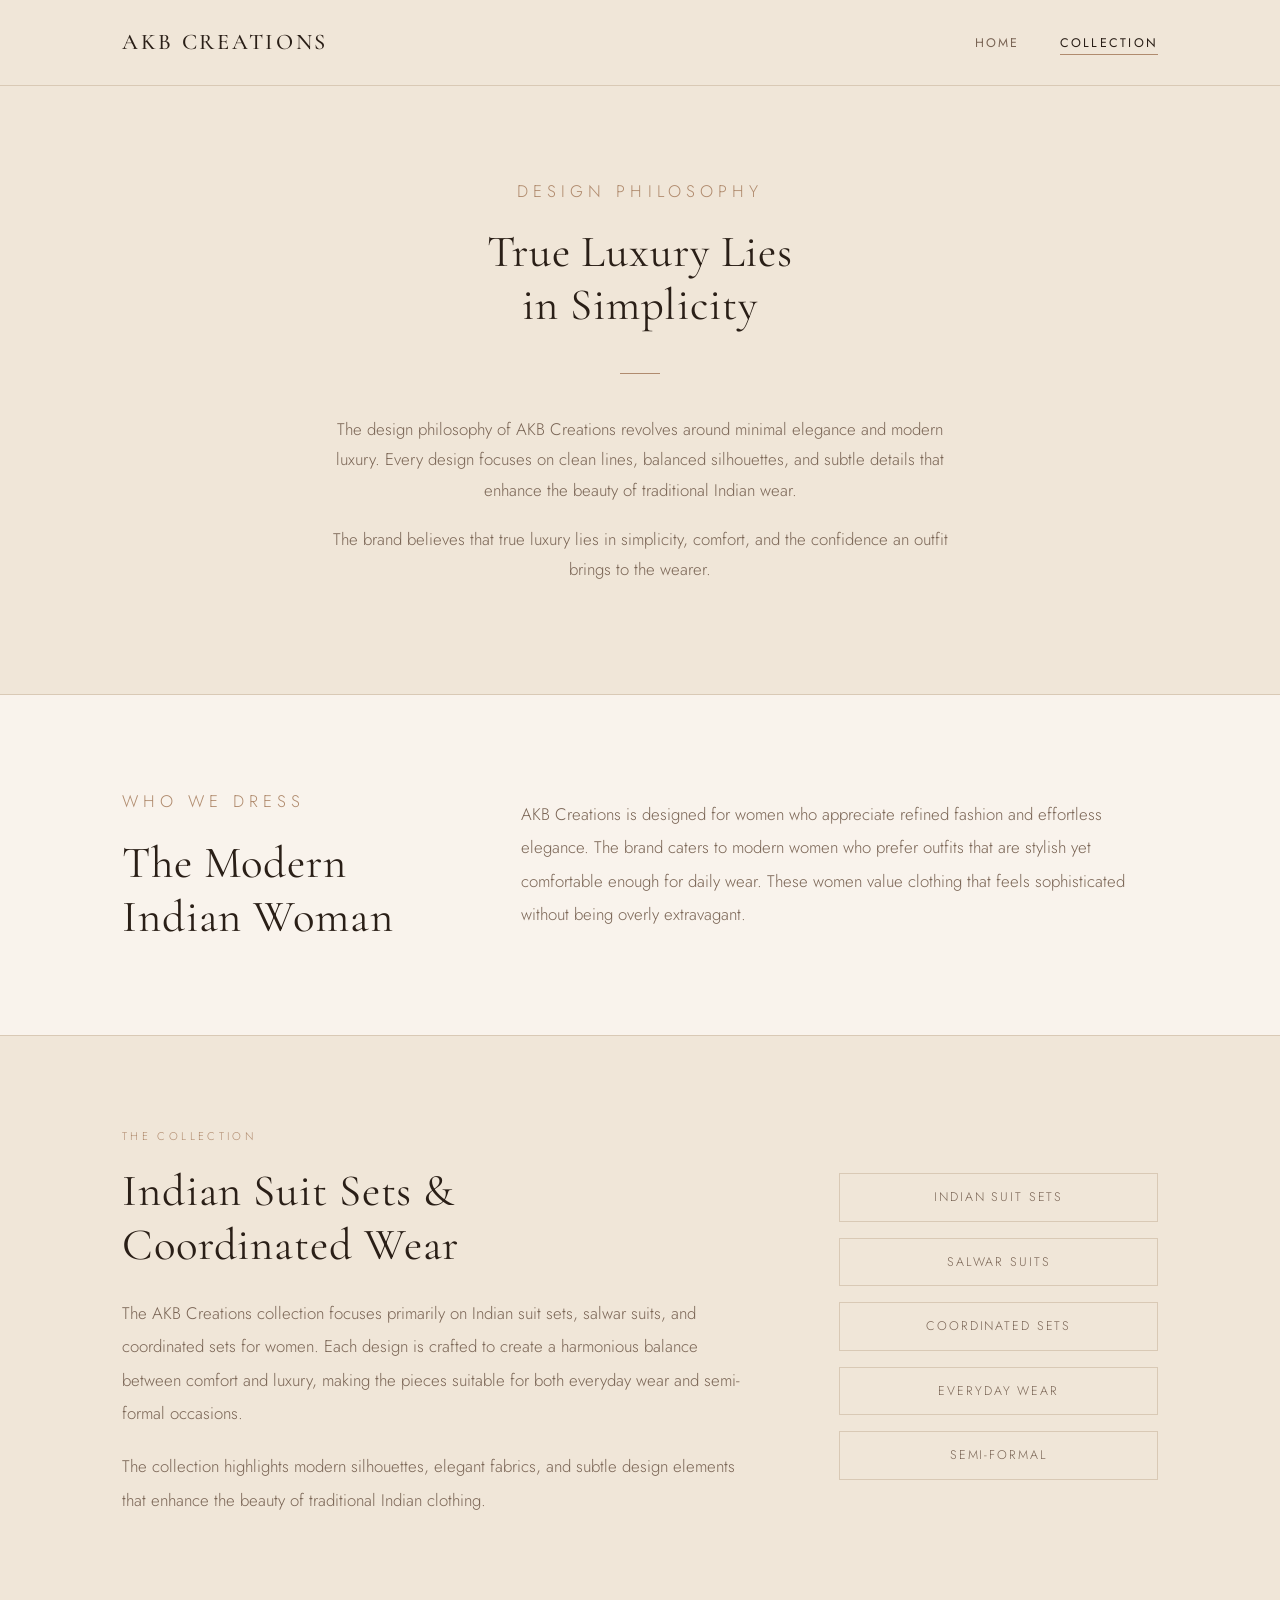
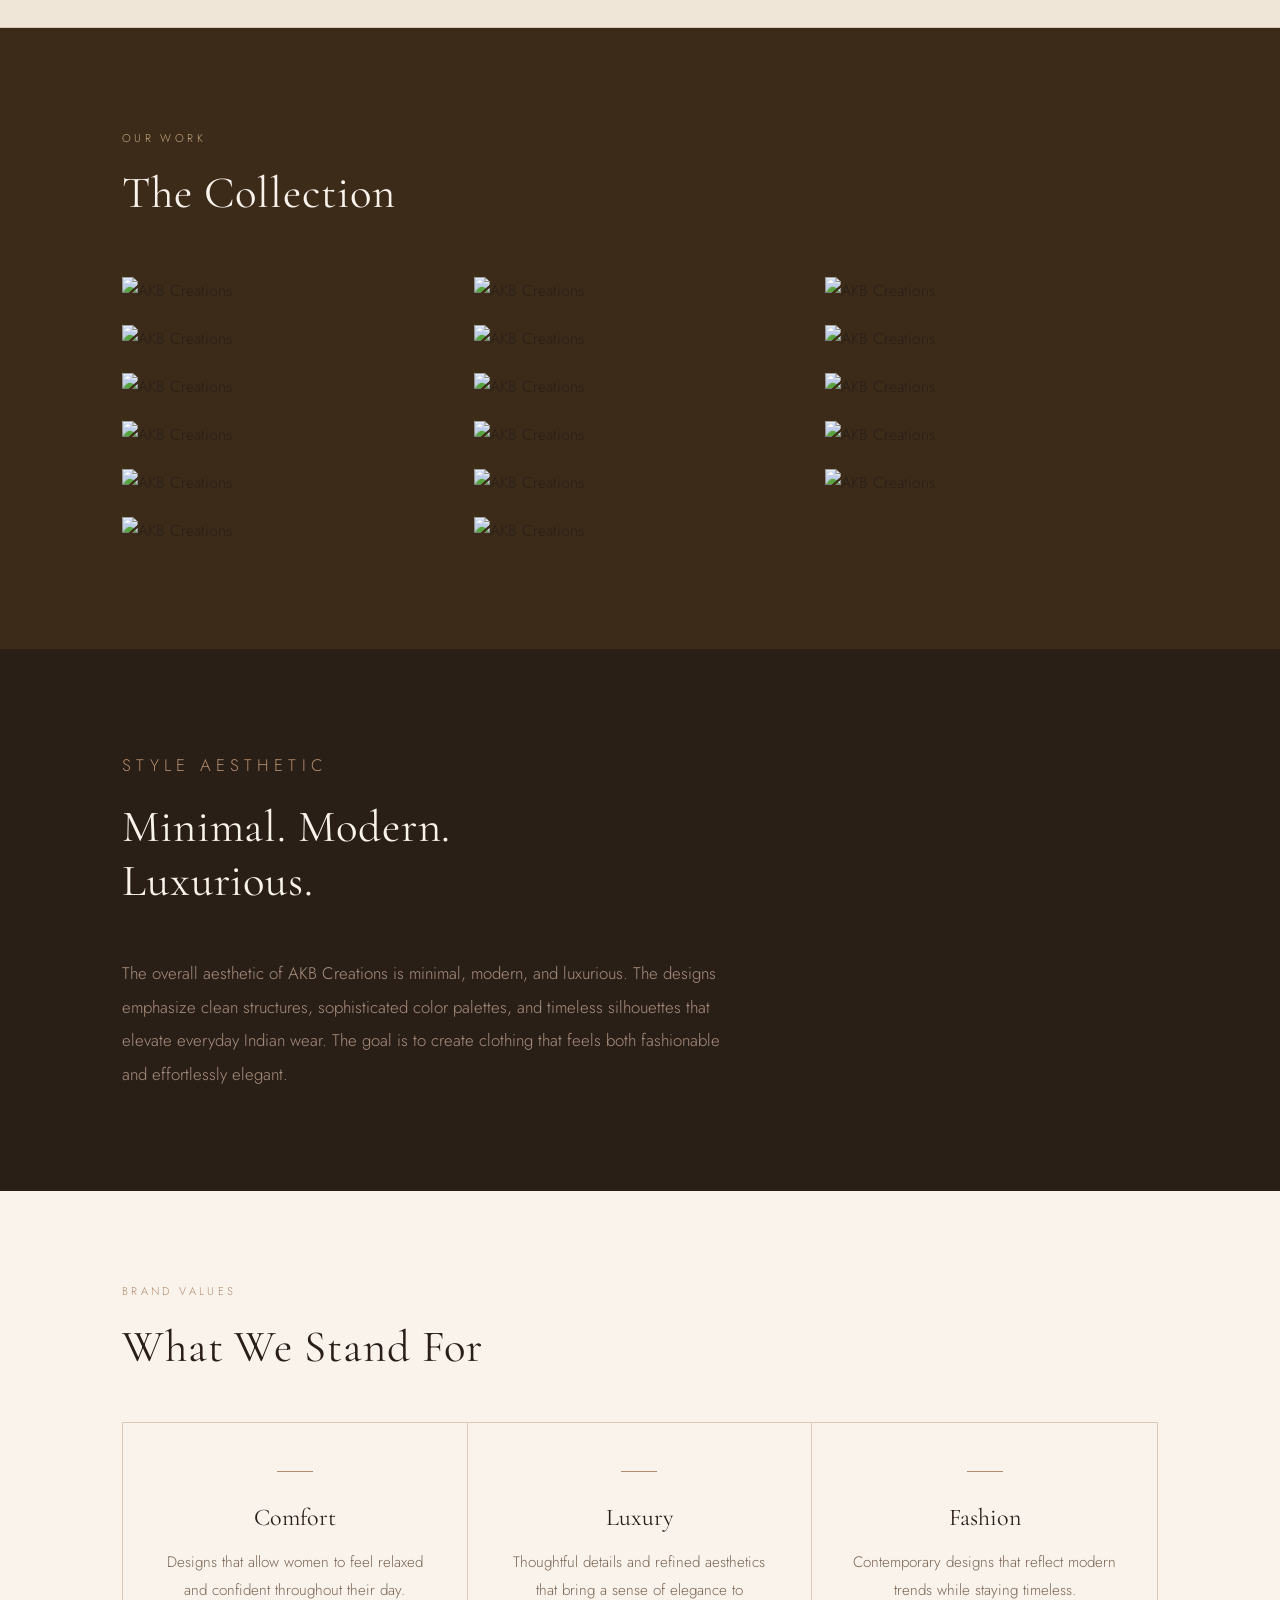
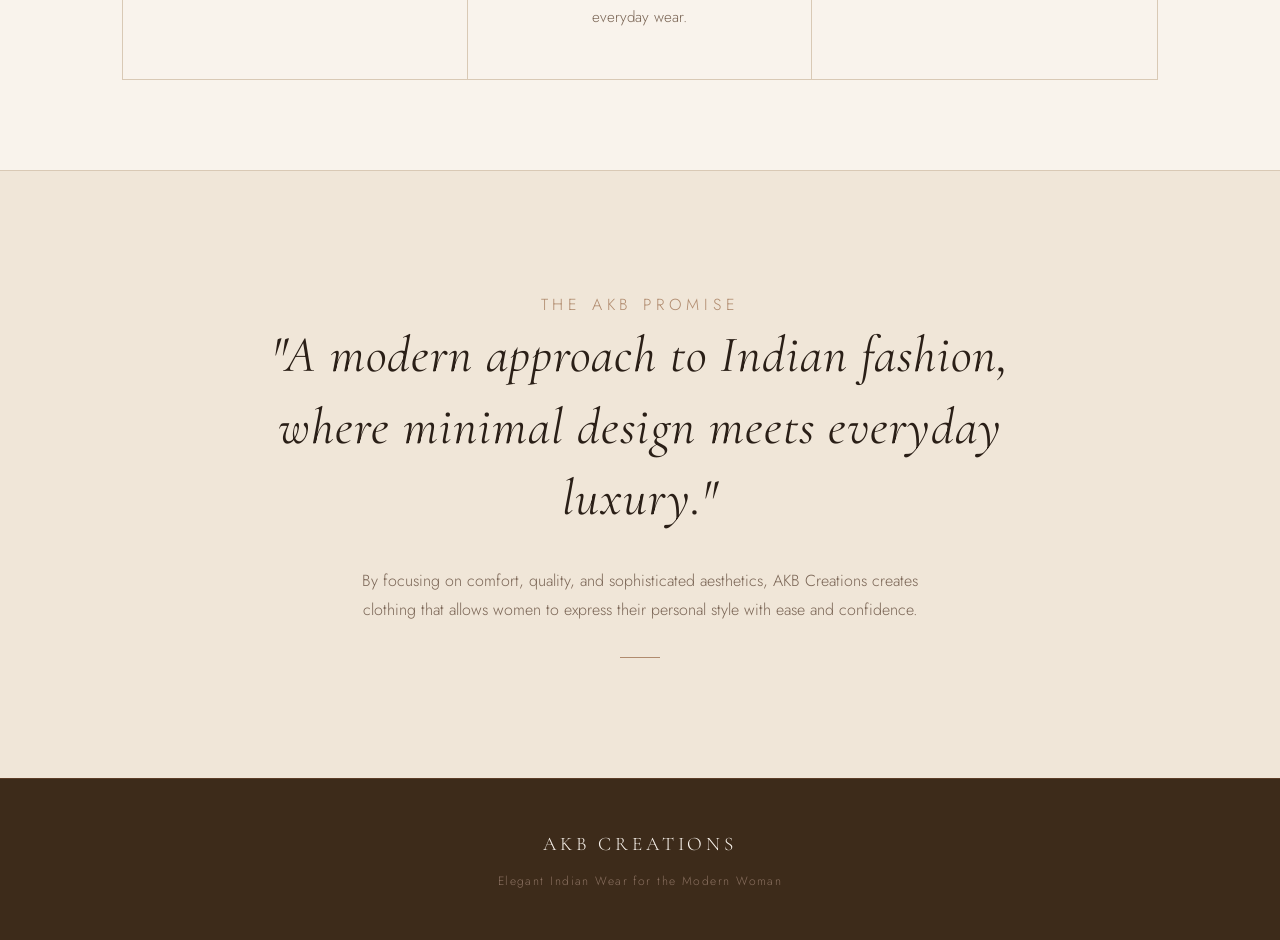
==== collection.html @ 09afd740 "Initial commit — AKB Creations portfolio Two-page portfolio site with brown minimal theme, brand sto" ====
<!DOCTYPE html>
<html lang="en">
<head>
  <meta charset="UTF-8" />
  <meta name="viewport" content="width=device-width, initial-scale=1.0" />
  <title>Collection — AKB Creations</title>
  <link rel="stylesheet" href="styles.css" />
</head>
<body>

  <!-- Navigation -->
  <nav>
    <div class="nav-inner">
      <a href="index.html" class="nav-logo">AKB Creations</a>
      <ul class="nav-links">
        <li><a href="index.html">Home</a></li>
        <li><a href="collection.html" class="active">Collection</a></li>
      </ul>
    </div>
  </nav>

  <!-- Design Philosophy -->
  <section class="philosophy">
    <div class="container">
      <p class="section-label">Design Philosophy</p>
      <h2>True Luxury Lies<br>in Simplicity</h2>
      <div class="philosophy-rule"></div>
      <p>
        The design philosophy of AKB Creations revolves around minimal elegance and modern luxury. Every design focuses on clean lines, balanced silhouettes, and subtle details that enhance the beauty of traditional Indian wear.
      </p>
      <p>
        The brand believes that true luxury lies in simplicity, comfort, and the confidence an outfit brings to the wearer.
      </p>
    </div>
  </section>

  <!-- Target Audience -->
  <section class="audience">
    <div class="container">
      <div class="audience-grid">

        <div>
          <p class="section-label">Who We Dress</p>
          <h2>The Modern<br>Indian Woman</h2>
        </div>

        <div>
          <p>
            AKB Creations is designed for women who appreciate refined fashion and effortless elegance. The brand caters to modern women who prefer outfits that are stylish yet comfortable enough for daily wear. These women value clothing that feels sophisticated without being overly extravagant.
          </p>
        </div>

      </div>
    </div>
  </section>

  <!-- Collection Overview -->
  <section class="collection">
    <div class="container">
      <p class="section-label">The Collection</p>
      <div class="collection-inner">

        <div class="collection-body">
          <h2>Indian Suit Sets &amp;<br>Coordinated Wear</h2>
          <div style="height: 1.5rem;"></div>
          <p>
            The AKB Creations collection focuses primarily on Indian suit sets, salwar suits, and coordinated sets for women. Each design is crafted to create a harmonious balance between comfort and luxury, making the pieces suitable for both everyday wear and semi-formal occasions.
          </p>
          <p>
            The collection highlights modern silhouettes, elegant fabrics, and subtle design elements that enhance the beauty of traditional Indian clothing.
          </p>
        </div>

        <div>
          <div class="collection-tags">
            <div class="tag">Indian Suit Sets</div>
            <div class="tag">Salwar Suits</div>
            <div class="tag">Coordinated Sets</div>
            <div class="tag">Everyday Wear</div>
            <div class="tag">Semi-Formal</div>
          </div>
        </div>

      </div>
    </div>
  </section>

  <!-- Gallery -->
  <section class="gallery">
    <div class="container">
      <p class="section-label">Our Work</p>
      <h2>The Collection</h2>
      <div class="gallery-grid">
        <div class="gallery-item"><img src="images/104d29da-bd9d-4bf5-b417-c88267f089ef.jpg" alt="AKB Creations" /></div>
        <div class="gallery-item"><img src="images/11c15c69-87a7-4695-aff1-714f17620d5f.jpg" alt="AKB Creations" /></div>
        <div class="gallery-item"><img src="images/1c4b0ad2-caaa-401c-b0ec-e03a98b5c4f3.jpg" alt="AKB Creations" /></div>
        <div class="gallery-item"><img src="images/1ca8b375-45d3-421f-ad8c-0ab961c7d56d.jpg" alt="AKB Creations" /></div>
        <div class="gallery-item"><img src="images/1e9a5d02-17e1-43d5-9476-5e0e0b22c959.jpg" alt="AKB Creations" /></div>
        <div class="gallery-item"><img src="images/2b573044-c1dd-45ef-9f8e-ea7bdb1ff842.jpg" alt="AKB Creations" /></div>
        <div class="gallery-item"><img src="images/2fd0eea7-bdd5-46d9-ae7e-5acf0698e09d.jpg" alt="AKB Creations" /></div>
        <div class="gallery-item"><img src="images/3270d342-a6fe-4259-9a57-de9798175120.jpg" alt="AKB Creations" /></div>
        <div class="gallery-item"><img src="images/34bc7487-451f-49b2-a863-8b9e280d2865.jpg" alt="AKB Creations" /></div>
        <div class="gallery-item"><img src="images/93eec8b3-1af3-48a9-bc3f-472672fc3490.jpg" alt="AKB Creations" /></div>
        <div class="gallery-item"><img src="images/a5467557-05fd-4f7b-b9c9-6a06199356eb.jpg" alt="AKB Creations" /></div>
        <div class="gallery-item"><img src="images/a5f0e674-d90d-47a9-babc-88e64927adf6.jpg" alt="AKB Creations" /></div>
        <div class="gallery-item"><img src="images/a7bffaeb-a062-48b9-afe7-c583db41ed8b.jpg" alt="AKB Creations" /></div>
        <div class="gallery-item"><img src="images/d5c2dc8a-2f5f-46cf-8b9c-354d955e5714.jpg" alt="AKB Creations" /></div>
        <div class="gallery-item"><img src="images/e24511c9-ce80-462c-bded-1e9c5a70a49e.jpg" alt="AKB Creations" /></div>
        <div class="gallery-item"><img src="images/f49589ad-dce9-451d-a828-cf2936a7d186.jpg" alt="AKB Creations" /></div>
        <div class="gallery-item"><img src="images/f9753a9a-f2c9-47de-8773-0cacd506796f.jpg" alt="AKB Creations" /></div>
      </div>
    </div>
  </section>

  <!-- Style Aesthetic -->
  <section class="aesthetic">
    <div class="container">
      <p class="section-label">Style Aesthetic</p>
      <h2>Minimal. Modern.<br>Luxurious.</h2>
      <div style="height: 1.5rem;"></div>
      <p>
        The overall aesthetic of AKB Creations is minimal, modern, and luxurious. The designs emphasize clean structures, sophisticated color palettes, and timeless silhouettes that elevate everyday Indian wear. The goal is to create clothing that feels both fashionable and effortlessly elegant.
      </p>
    </div>
  </section>

  <!-- Brand Values -->
  <section class="values">
    <div class="container">
      <p class="section-label">Brand Values</p>
      <h2>What We Stand For</h2>
      <div class="values-grid">

        <div class="value-card">
          <div class="value-icon"></div>
          <h3>Comfort</h3>
          <p>Designs that allow women to feel relaxed and confident throughout their day.</p>
        </div>

        <div class="value-card">
          <div class="value-icon"></div>
          <h3>Luxury</h3>
          <p>Thoughtful details and refined aesthetics that bring a sense of elegance to everyday wear.</p>
        </div>

        <div class="value-card">
          <div class="value-icon"></div>
          <h3>Fashion</h3>
          <p>Contemporary designs that reflect modern trends while staying timeless.</p>
        </div>

      </div>
    </div>
  </section>

  <!-- Closing Statement -->
  <section class="closing">
    <div class="container">
      <p class="section-label">The AKB Promise</p>
      <h2>"A modern approach to Indian fashion, where minimal design meets everyday luxury."</h2>
      <p>
        By focusing on comfort, quality, and sophisticated aesthetics, AKB Creations creates clothing that allows women to express their personal style with ease and confidence.
      </p>
      <div class="closing-rule"></div>
    </div>
  </section>

  <!-- Footer -->
  <footer>
    <div class="container">
      <p class="footer-logo">AKB Creations</p>
      <p>Elegant Indian Wear for the Modern Woman</p>
    </div>
  </footer>

</body>
</html>
---- styles.css ----
/* ============================================
   AKB Creations — Shared Stylesheet
   ============================================ */

@import url('https://fonts.googleapis.com/css2?family=Cormorant+Garamond:ital,wght@0,300;0,400;0,500;0,600;1,300;1,400&family=Jost:wght@300;400;500&display=swap');

/* --- Variables --- */
:root {
  --cream: #F0E6D8;
  --warm-white: #F9F3EC;
  --brown: #6B4C35;
  --brown-light: #C4A882;
  --brown-deep: #3D2B1A;
  --blush: #B08B6E;
  --blush-light: #DECAB3;
  --charcoal: #2A1F17;
  --muted: #7A6555;
  --border: #D9C9B5;
  --max-width: 1100px;
}

/* --- Reset & Base --- */
*, *::before, *::after {
  box-sizing: border-box;
  margin: 0;
  padding: 0;
}

html {
  font-size: 16px;
  scroll-behavior: smooth;
}

body {
  background-color: var(--cream);
  color: var(--charcoal);
  font-family: 'Jost', sans-serif;
  font-weight: 300;
  line-height: 1.8;
  -webkit-font-smoothing: antialiased;
}

/* --- Typography --- */
h1, h2, h3, h4 {
  font-family: 'Cormorant Garamond', serif;
  font-weight: 400;
  line-height: 1.2;
  color: var(--charcoal);
}

h1 { font-size: clamp(3rem, 7vw, 6rem); letter-spacing: 0.04em; }
h2 { font-size: clamp(1.8rem, 3.5vw, 2.8rem); letter-spacing: 0.02em; }
h3 { font-size: clamp(1.2rem, 2.5vw, 1.6rem); }

p {
  font-size: 1rem;
  color: var(--muted);
  max-width: 640px;
}

/* --- Layout --- */
.container {
  max-width: var(--max-width);
  margin: 0 auto;
  padding: 0 2rem;
}

section {
  padding: 90px 0;
}

/* --- Nav --- */
nav {
  position: sticky;
  top: 0;
  z-index: 100;
  background-color: var(--cream);
  border-bottom: 1px solid var(--border);
  padding: 1.4rem 0;
}

.nav-inner {
  max-width: var(--max-width);
  margin: 0 auto;
  padding: 0 2rem;
  display: flex;
  justify-content: space-between;
  align-items: center;
}

.nav-logo {
  font-family: 'Cormorant Garamond', serif;
  font-size: 1.4rem;
  font-weight: 500;
  letter-spacing: 0.12em;
  color: var(--charcoal);
  text-decoration: none;
  text-transform: uppercase;
}

.nav-links {
  display: flex;
  gap: 2.5rem;
  list-style: none;
}

.nav-links a {
  font-family: 'Jost', sans-serif;
  font-size: 0.78rem;
  font-weight: 400;
  letter-spacing: 0.18em;
  text-transform: uppercase;
  color: var(--muted);
  text-decoration: none;
  border-bottom: 1px solid transparent;
  padding-bottom: 2px;
}

.nav-links a:hover,
.nav-links a.active {
  color: var(--charcoal);
  border-bottom-color: var(--blush);
}

/* --- Hero --- */
.hero {
  padding: 120px 0 100px;
  border-bottom: 1px solid var(--border);
}

.hero-eyebrow {
  font-family: 'Jost', sans-serif;
  font-size: 0.72rem;
  letter-spacing: 0.28em;
  text-transform: uppercase;
  color: var(--blush);
  margin-bottom: 1.5rem;
}

.hero h1 {
  font-style: italic;
  margin-bottom: 1.5rem;
}

.hero-tagline {
  font-family: 'Jost', sans-serif;
  font-size: 1rem;
  font-weight: 300;
  letter-spacing: 0.08em;
  color: var(--muted);
  max-width: 420px;
}

.hero-divider {
  width: 60px;
  height: 1px;
  background: var(--blush);
  margin: 2rem 0;
}

/* --- Section Labels --- */
.section-label {
  font-family: 'Jost', sans-serif;
  font-size: 0.7rem;
  letter-spacing: 0.3em;
  text-transform: uppercase;
  color: var(--blush);
  margin-bottom: 1.2rem;
}

/* --- Brand Introduction --- */
.brand-intro {
  background-color: var(--warm-white);
}

.brand-intro .intro-text {
  max-width: 760px;
}

.brand-intro p {
  font-size: 1.1rem;
  line-height: 2;
  max-width: 760px;
}

/* --- Brand Story --- */
.brand-story {
  border-top: 1px solid var(--border);
  border-bottom: 1px solid var(--border);
}

.story-grid {
  display: grid;
  grid-template-columns: 1fr 2fr;
  gap: 5rem;
  align-items: start;
}

.story-heading {
  position: sticky;
  top: 100px;
}

.story-body p {
  margin-bottom: 1.4rem;
  max-width: 100%;
}

.story-quote {
  font-family: 'Cormorant Garamond', serif;
  font-size: 1.5rem;
  font-style: italic;
  color: var(--charcoal);
  border-left: 2px solid var(--blush);
  padding-left: 1.5rem;
  margin: 2.5rem 0;
  max-width: 100%;
  line-height: 1.6;
}

/* --- Vision & Mission --- */
.vision-mission {
  background-color: var(--warm-white);
}

.vm-grid {
  display: grid;
  grid-template-columns: 1fr 1fr;
  gap: 0;
  border: 1px solid var(--border);
}

.vm-card {
  padding: 3rem 3.5rem;
}

.vm-card:first-child {
  border-right: 1px solid var(--border);
}

.vm-card h3 {
  margin-bottom: 1.2rem;
}

.vm-card p {
  max-width: 100%;
  line-height: 1.9;
}

/* --- Page 2: Philosophy --- */
.philosophy {
  text-align: center;
}

.philosophy h2 {
  margin-bottom: 2rem;
}

.philosophy p {
  margin: 0 auto 1.2rem;
  font-size: 1.05rem;
  text-align: center;
}

.philosophy-rule {
  width: 40px;
  height: 1px;
  background: var(--blush);
  margin: 2.5rem auto;
}

/* --- Target Audience --- */
.audience {
  background-color: var(--warm-white);
  border-top: 1px solid var(--border);
  border-bottom: 1px solid var(--border);
}

.audience-grid {
  display: grid;
  grid-template-columns: 1fr 2fr;
  gap: 5rem;
  align-items: center;
}

.audience p {
  max-width: 100%;
  font-size: 1.05rem;
  line-height: 2;
}

/* --- Collection Overview --- */
.collection {
  border-bottom: 1px solid var(--border);
}

.collection-inner {
  display: grid;
  grid-template-columns: 2fr 1fr;
  gap: 5rem;
  align-items: start;
}

.collection-body p {
  max-width: 100%;
  margin-bottom: 1.2rem;
  font-size: 1.05rem;
  line-height: 2;
}

.collection-tags {
  display: flex;
  flex-direction: column;
  gap: 1rem;
  padding-top: 0.5rem;
}

.tag {
  font-family: 'Jost', sans-serif;
  font-size: 0.78rem;
  letter-spacing: 0.15em;
  text-transform: uppercase;
  color: var(--muted);
  border: 1px solid var(--border);
  padding: 0.75rem 1.2rem;
  text-align: center;
}

/* --- Gallery --- */
.gallery {
  background-color: var(--brown-deep);
  padding: 100px 0;
}

.gallery .section-label {
  color: var(--brown-light);
}

.gallery h2 {
  color: var(--warm-white);
  margin-bottom: 3.5rem;
}

.gallery-grid {
  columns: 3;
  column-gap: 1.2rem;
}

.gallery-item {
  break-inside: avoid;
  margin-bottom: 1.2rem;
  overflow: hidden;
}

.gallery-item img {
  width: 100%;
  display: block;
  object-fit: cover;
  filter: brightness(0.96) saturate(0.92);
}

/* --- Style Aesthetic --- */
.aesthetic {
  background-color: var(--charcoal);
  padding: 100px 0;
}

.aesthetic .section-label {
  color: var(--blush);
}

.aesthetic h2 {
  color: var(--warm-white);
  margin-bottom: 1.5rem;
}

.aesthetic p {
  color: #A89080;
  max-width: 620px;
  font-size: 1.05rem;
  line-height: 2;
}

/* --- Brand Values --- */
.values {
  background-color: var(--warm-white);
}

.values-grid {
  display: grid;
  grid-template-columns: repeat(3, 1fr);
  gap: 0;
  border: 1px solid var(--border);
  margin-top: 3rem;
}

.value-card {
  padding: 3rem 2.5rem;
  border-right: 1px solid var(--border);
  text-align: center;
}

.value-card:last-child {
  border-right: none;
}

.value-icon {
  width: 36px;
  height: 1px;
  background: var(--blush);
  margin: 0 auto 2rem;
}

.value-card h3 {
  font-size: 1.5rem;
  margin-bottom: 1rem;
}

.value-card p {
  font-size: 0.95rem;
  max-width: 100%;
  text-align: center;
}

/* --- Closing Statement --- */
.closing {
  padding: 120px 0;
  border-top: 1px solid var(--border);
  text-align: center;
}

.closing h2 {
  font-size: clamp(2rem, 4vw, 3.2rem);
  font-style: italic;
  max-width: 780px;
  margin: 0 auto 2rem;
  line-height: 1.4;
}

.closing p {
  margin: 0 auto;
  text-align: center;
  font-size: 1rem;
  max-width: 600px;
}

.closing-rule {
  width: 40px;
  height: 1px;
  background: var(--blush);
  margin: 2rem auto 0;
}

/* --- Footer --- */
footer {
  background-color: var(--brown-deep);
  padding: 3rem 0;
  text-align: center;
  border-top: 1px solid #5C3D27;
}

footer .footer-logo {
  font-family: 'Cormorant Garamond', serif;
  font-size: 1.2rem;
  letter-spacing: 0.2em;
  text-transform: uppercase;
  color: var(--warm-white);
  margin-bottom: 0.6rem;
}

footer p {
  font-size: 0.75rem;
  letter-spacing: 0.12em;
  color: #8A7060;
  max-width: 100%;
  text-align: center;
}

/* --- Responsive --- */
@media (max-width: 768px) {
  .story-grid,
  .audience-grid,
  .collection-inner {
    grid-template-columns: 1fr;
    gap: 2.5rem;
  }

  .vm-grid {
    grid-template-columns: 1fr;
  }

  .vm-card:first-child {
    border-right: none;
    border-bottom: 1px solid var(--border);
  }

  .values-grid {
    grid-template-columns: 1fr;
  }

  .value-card {
    border-right: none;
    border-bottom: 1px solid var(--border);
  }

  .value-card:last-child {
    border-bottom: none;
  }

  .gallery-grid {
    columns: 2;
  }

  .story-heading {
    position: static;
  }
}

@media (max-width: 480px) {
  .gallery-grid {
    columns: 1;
  }
}
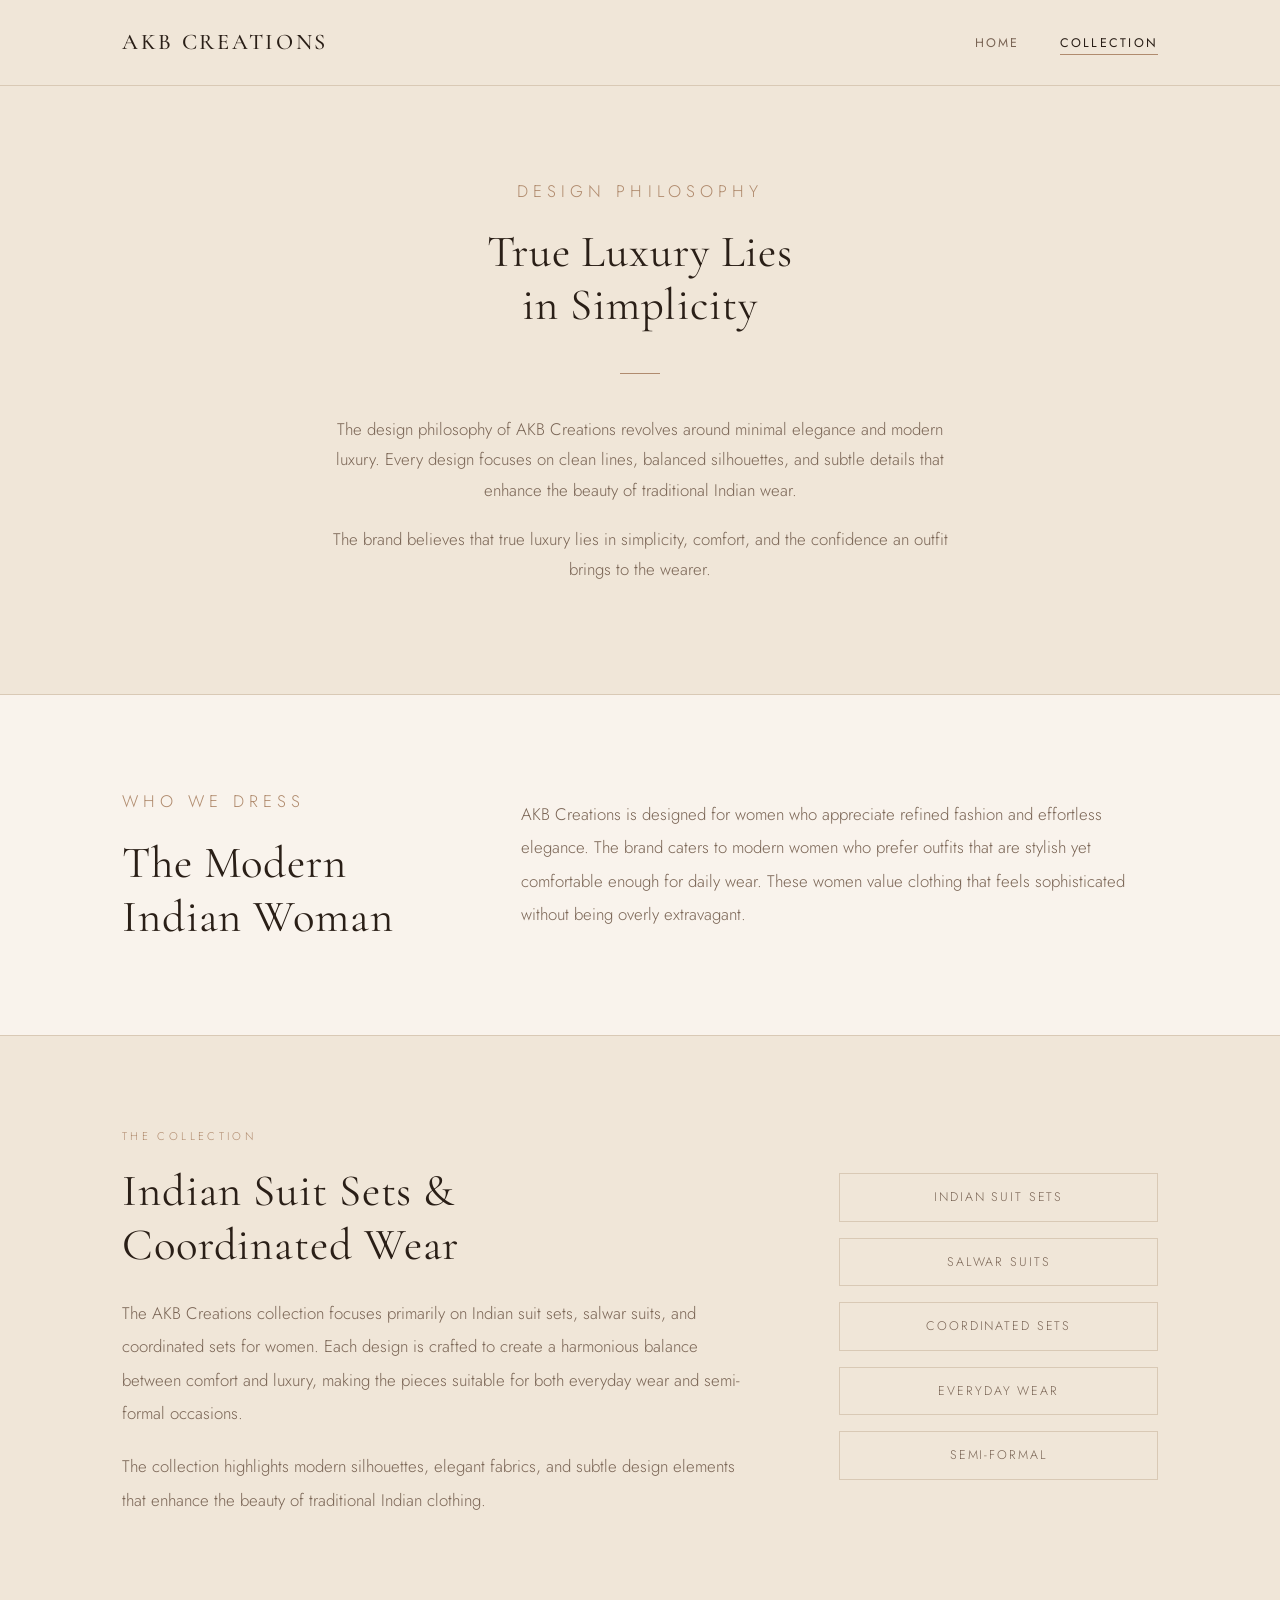
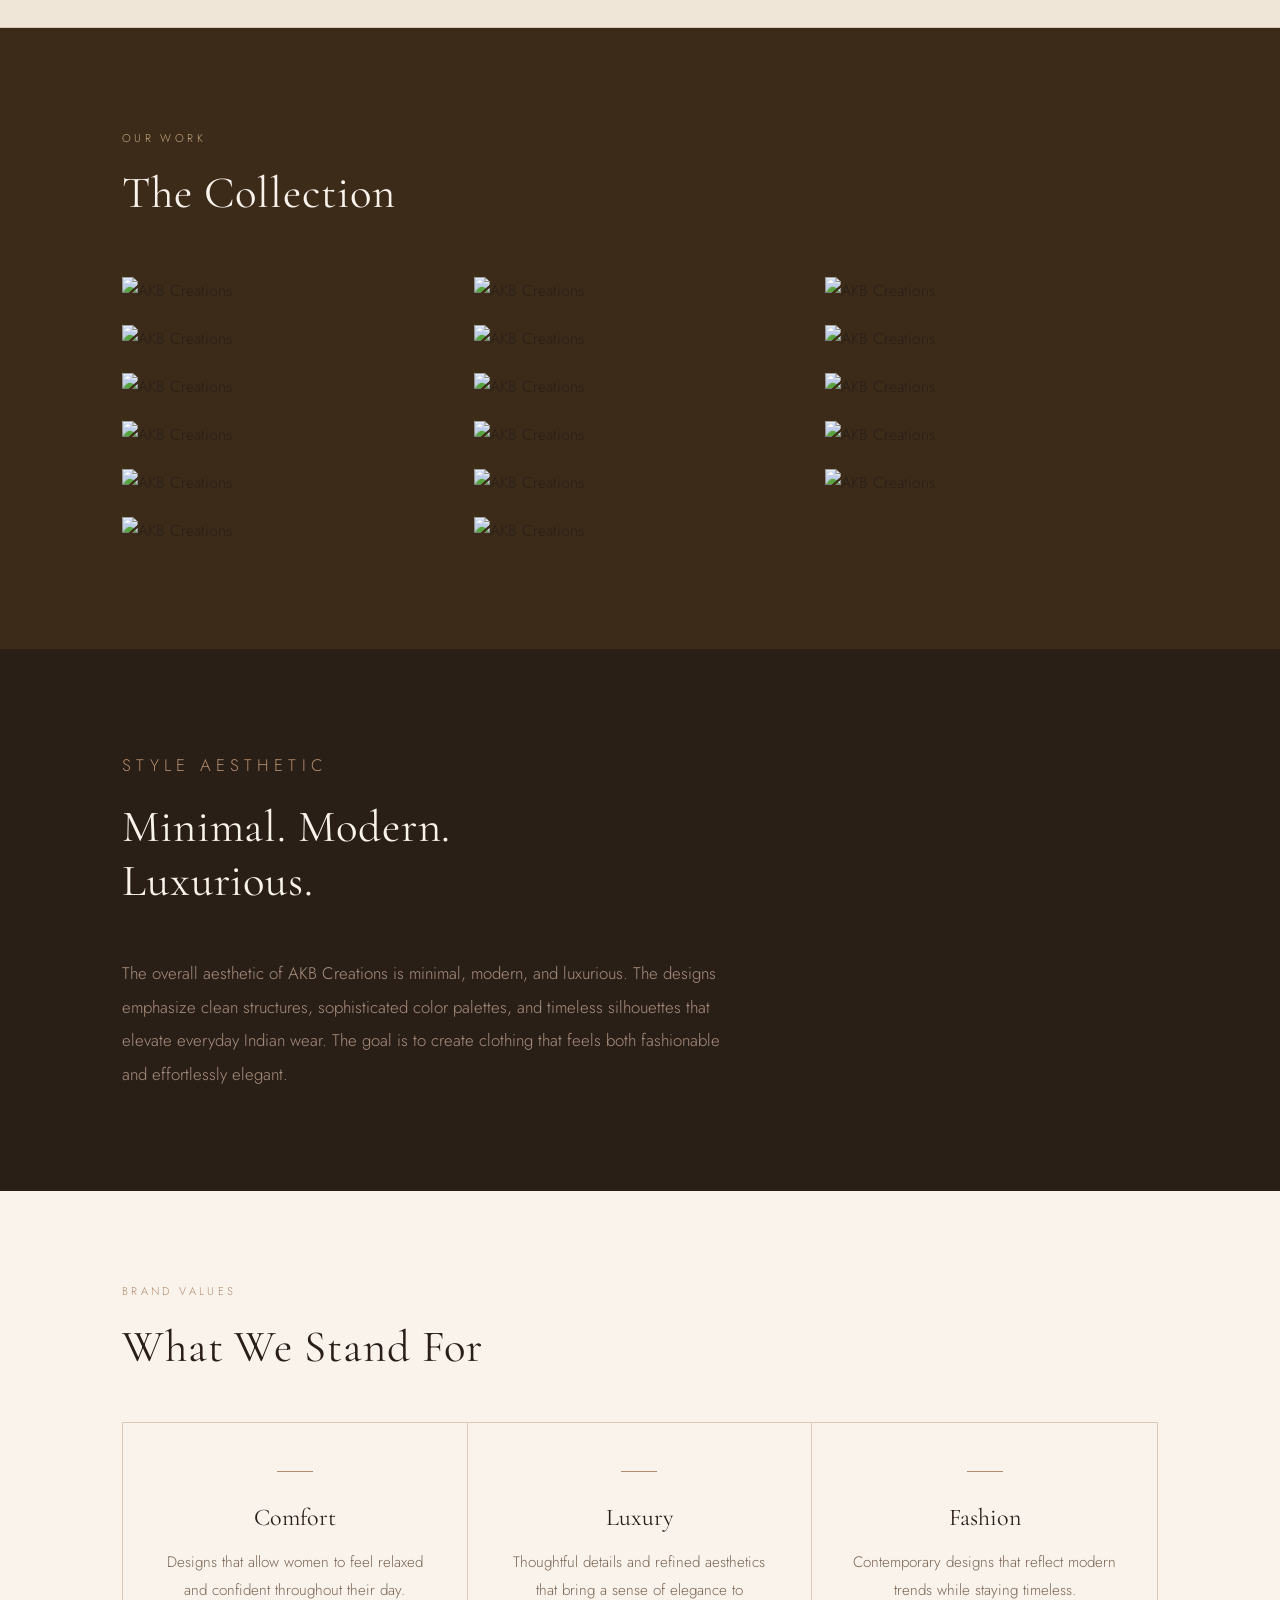
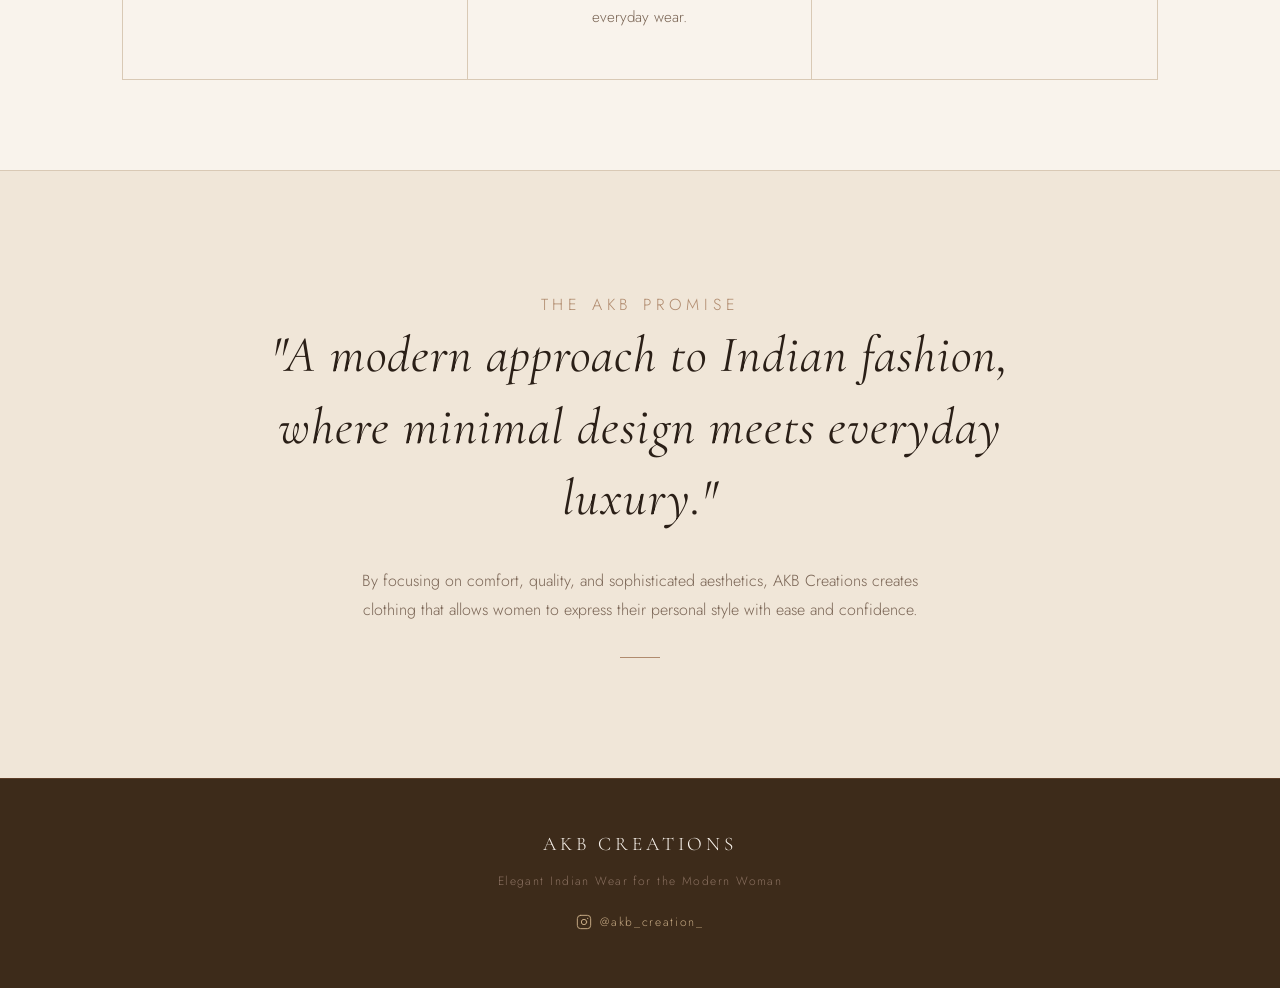
==== commit b5681f86: "Add Instagram link to footer Links @akb_creation_ Instagram profile on both pages.  Co-Authored-By: " ====
--- a/collection.html
+++ b/collection.html
@@ -170,6 +170,10 @@
     <div class="container">
       <p class="footer-logo">AKB Creations</p>
       <p>Elegant Indian Wear for the Modern Woman</p>
+      <a class="footer-instagram" href="https://www.instagram.com/akb_creation_" target="_blank" rel="noopener noreferrer">
+        <svg width="16" height="16" viewBox="0 0 24 24" fill="none" stroke="currentColor" stroke-width="1.5" stroke-linecap="round" stroke-linejoin="round"><rect x="2" y="2" width="20" height="20" rx="5" ry="5"/><circle cx="12" cy="12" r="4"/><circle cx="17.5" cy="6.5" r="1" fill="currentColor" stroke="none"/></svg>
+        @akb_creation_
+      </a>
     </div>
   </footer>
 
--- a/styles.css
+++ b/styles.css
@@ -476,6 +476,25 @@
   text-align: center;
 }
 
+.footer-instagram {
+  display: inline-flex;
+  align-items: center;
+  gap: 0.5rem;
+  margin-top: 1.2rem;
+  font-family: 'Jost', sans-serif;
+  font-size: 0.75rem;
+  letter-spacing: 0.14em;
+  color: var(--brown-light);
+  text-decoration: none;
+  border-bottom: 1px solid transparent;
+  padding-bottom: 2px;
+}
+
+.footer-instagram:hover {
+  color: var(--warm-white);
+  border-bottom-color: var(--brown-light);
+}
+
 /* --- Responsive --- */
 @media (max-width: 768px) {
   .story-grid,
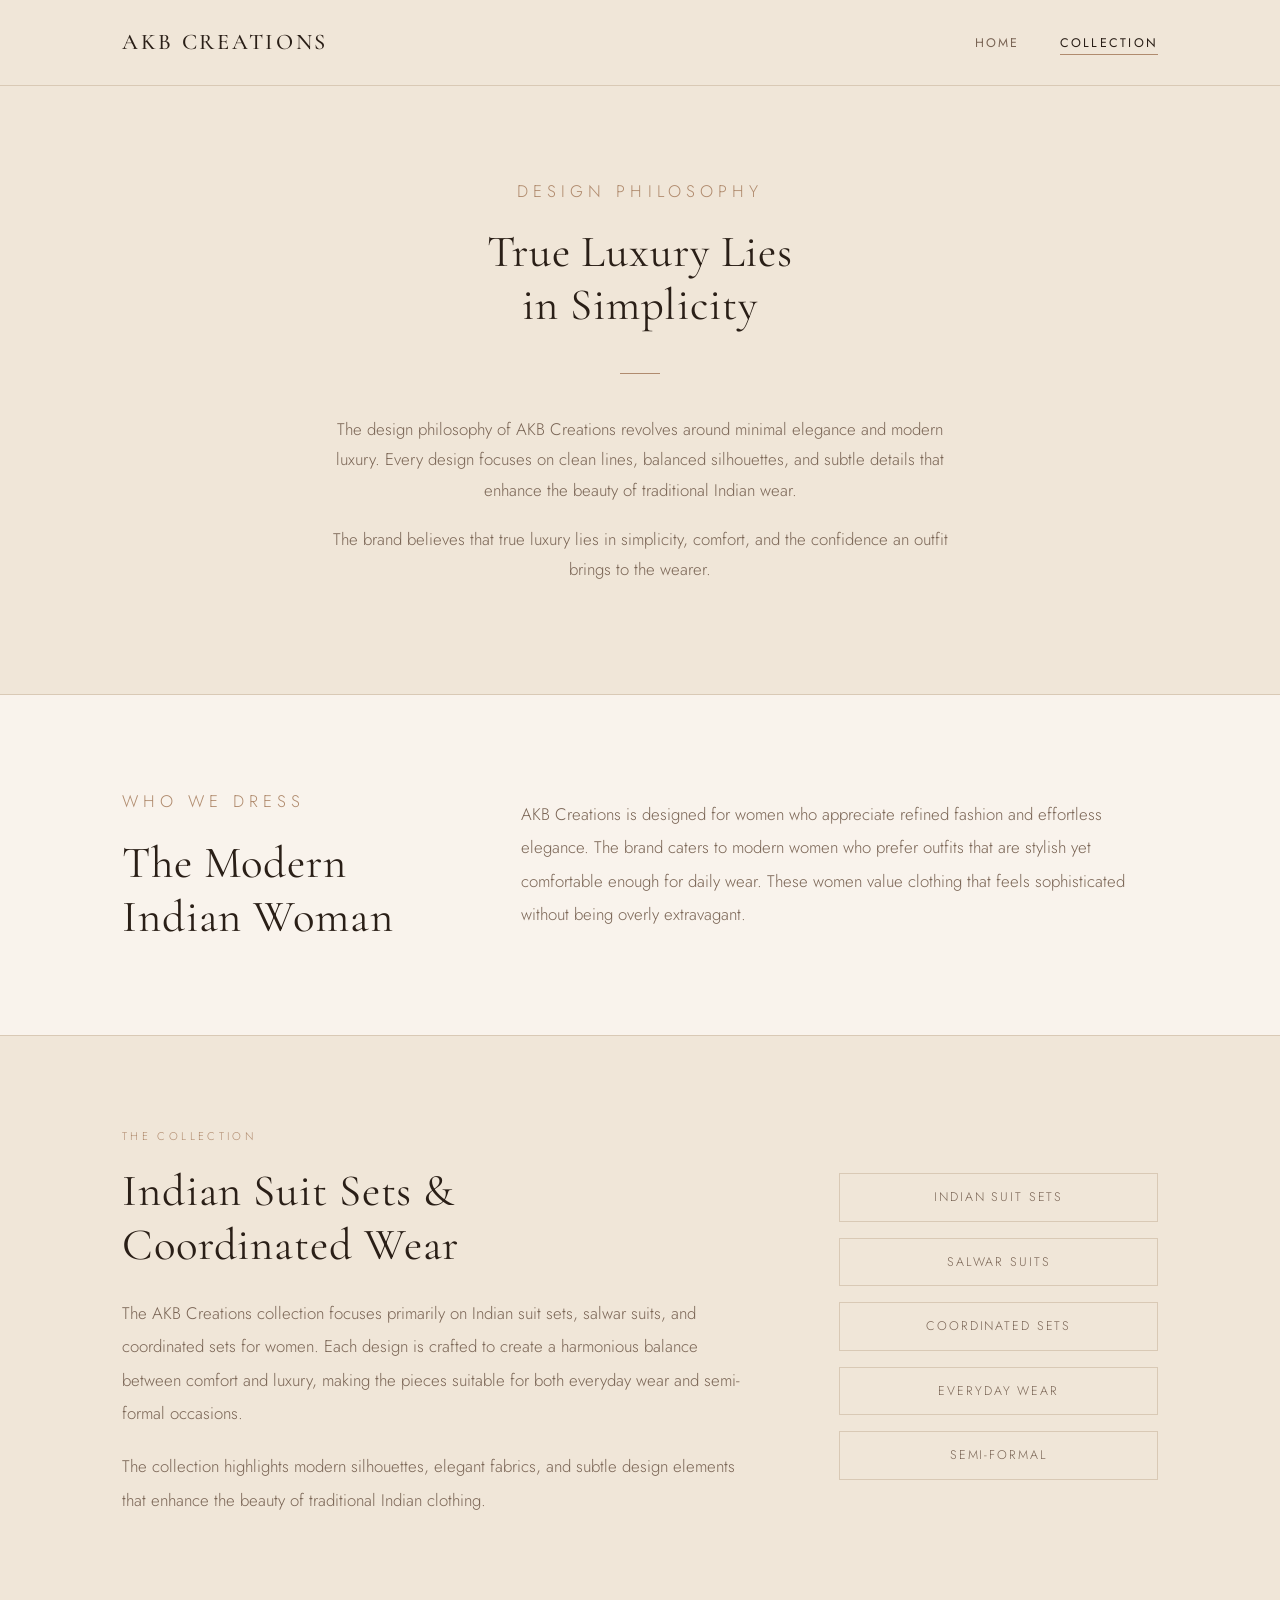
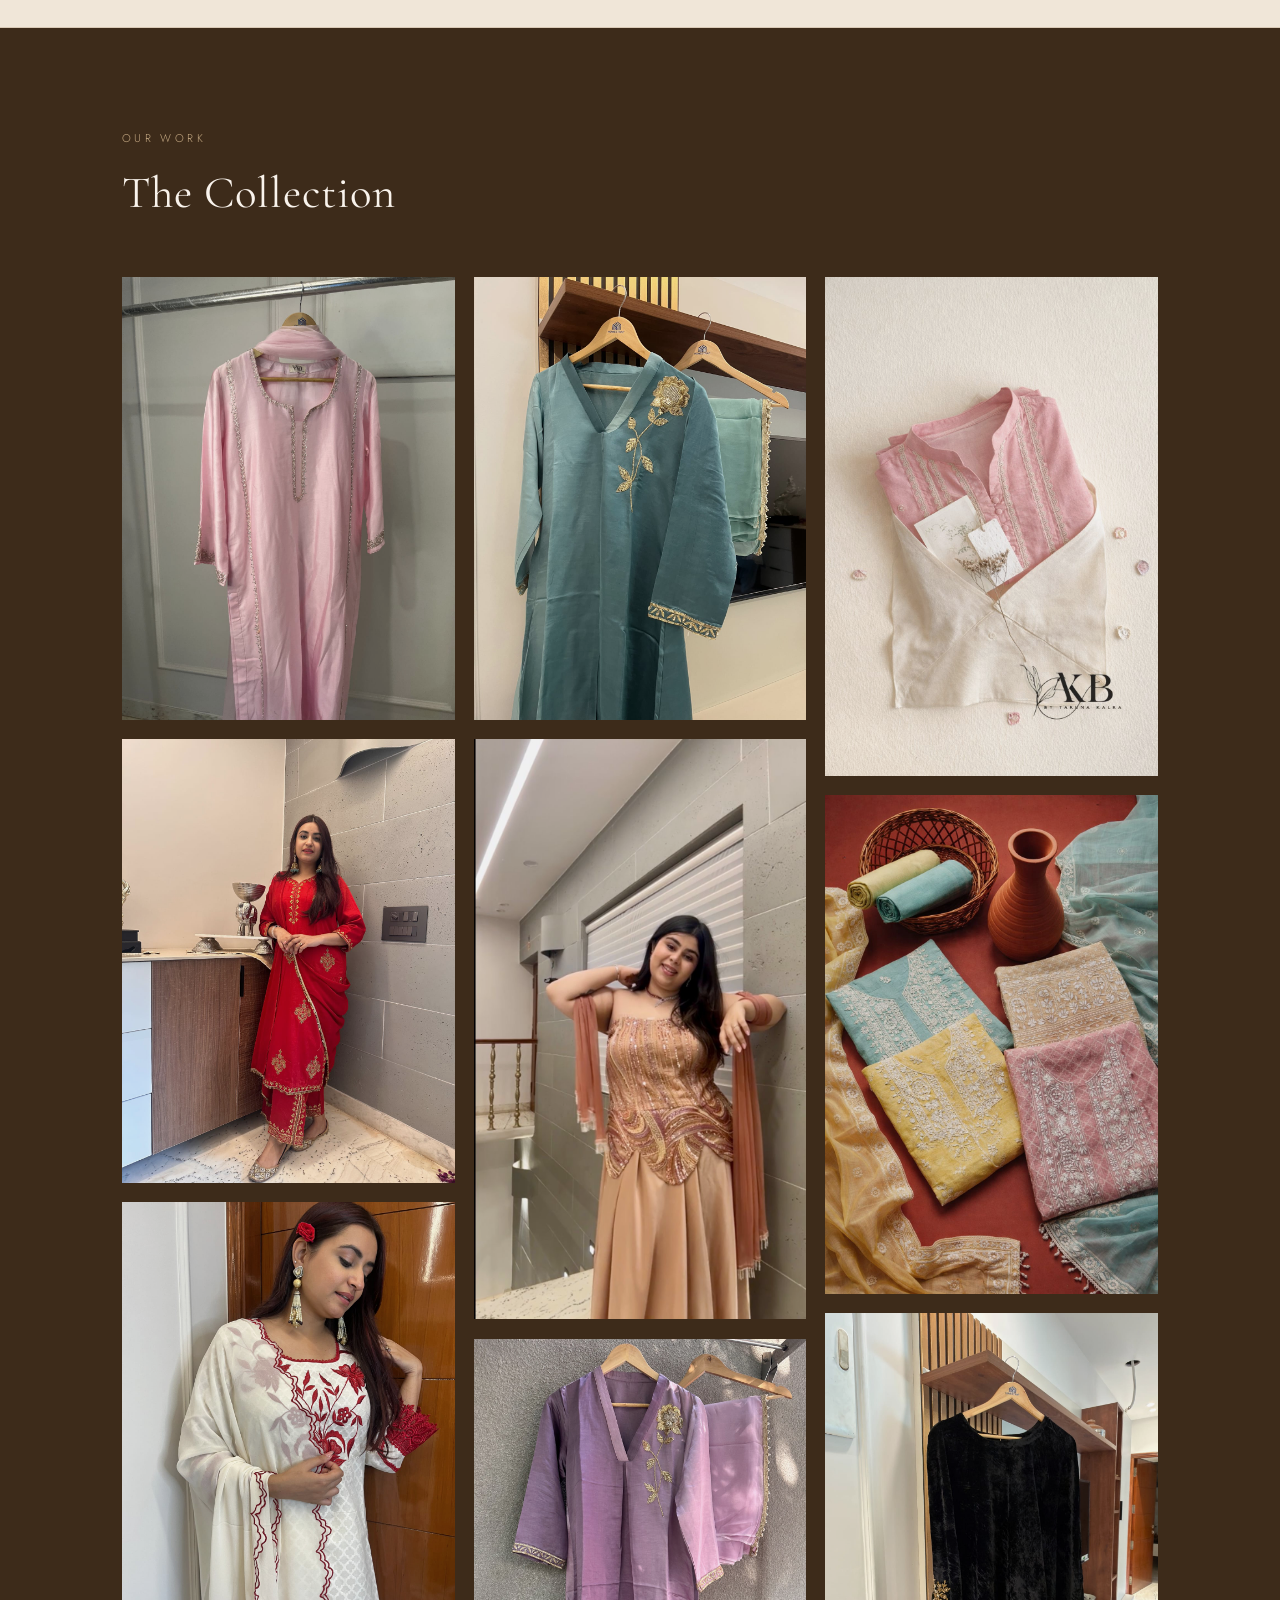
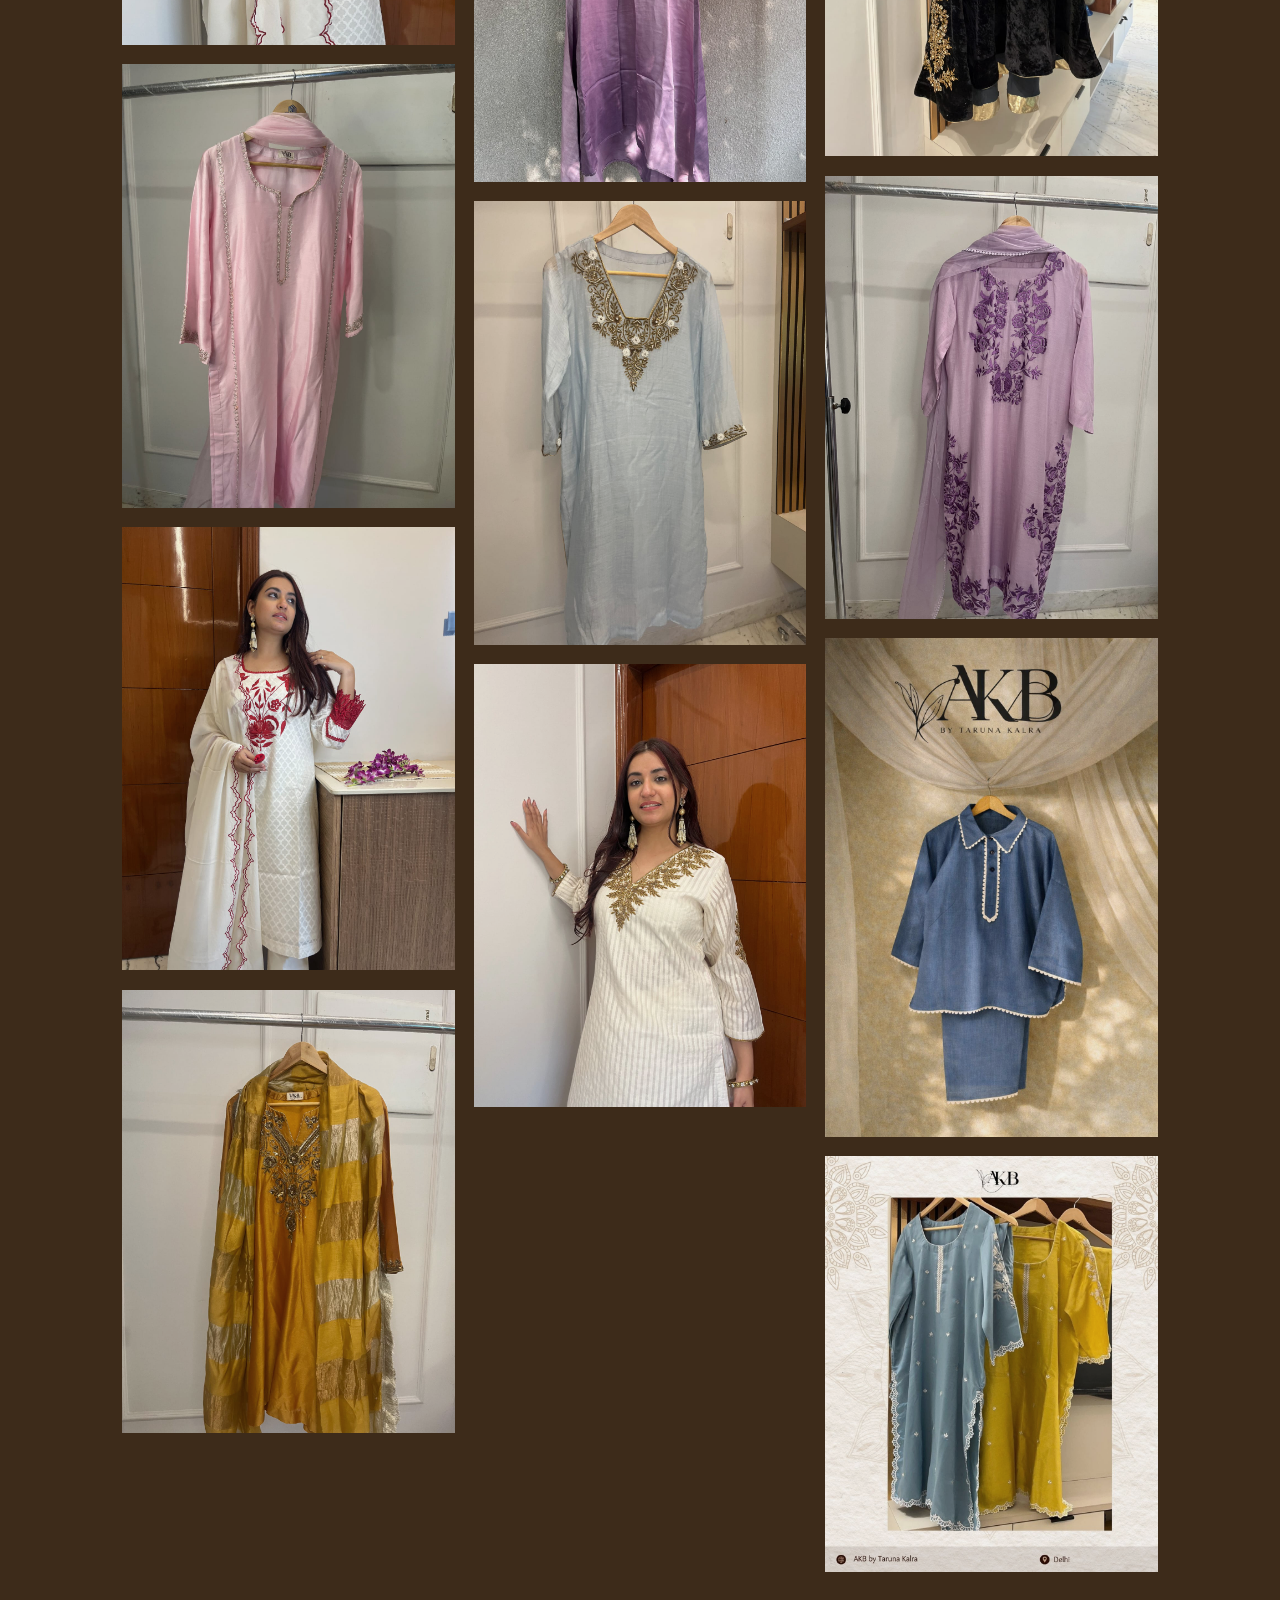
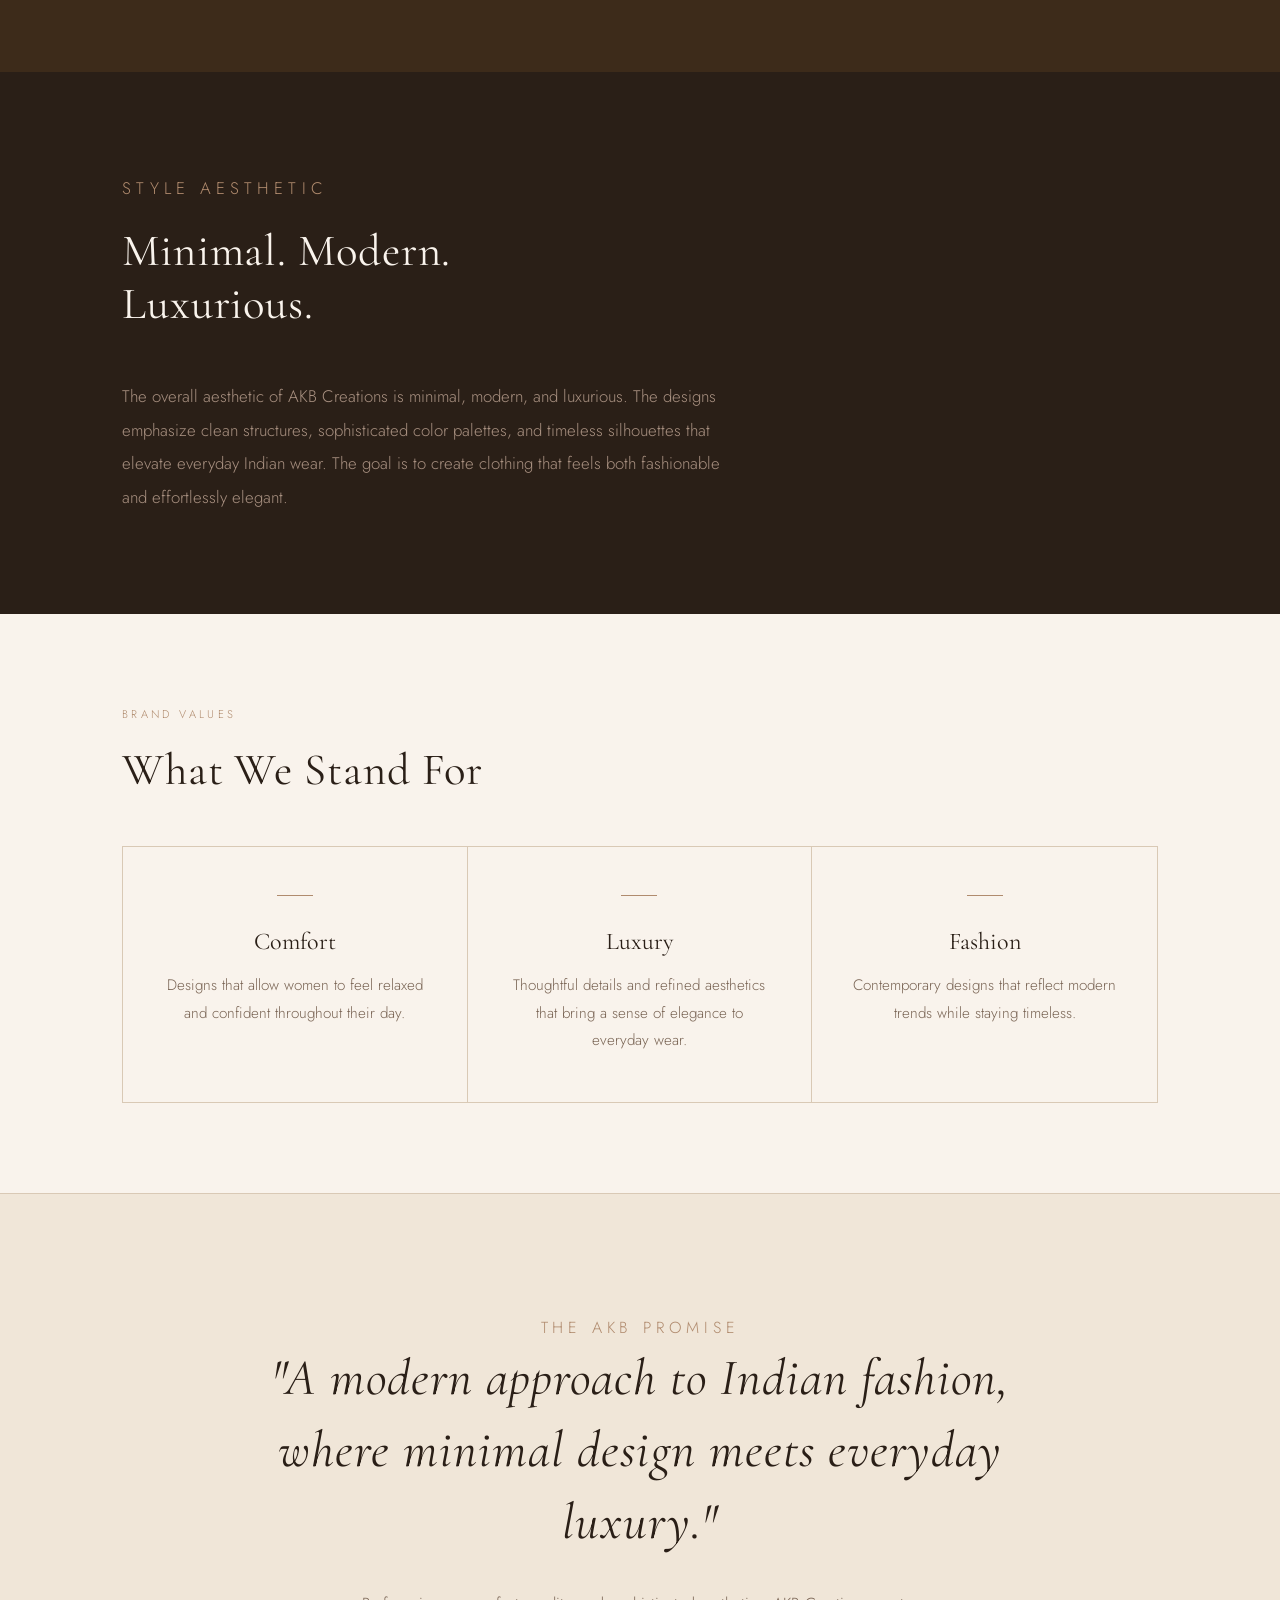
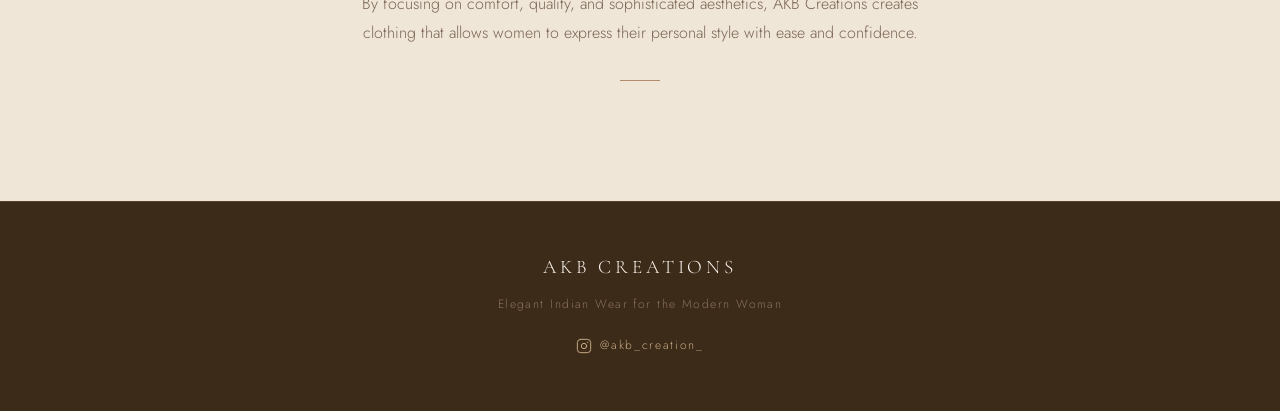
==== commit 17cab31e: "Fix image paths for case-sensitive filesystems Vercel runs on Linux where paths are case-sensitive. " ====
--- a/collection.html
+++ b/collection.html
@@ -91,23 +91,23 @@
       <p class="section-label">Our Work</p>
       <h2>The Collection</h2>
       <div class="gallery-grid">
-        <div class="gallery-item"><img src="images/104d29da-bd9d-4bf5-b417-c88267f089ef.jpg" alt="AKB Creations" /></div>
-        <div class="gallery-item"><img src="images/11c15c69-87a7-4695-aff1-714f17620d5f.jpg" alt="AKB Creations" /></div>
-        <div class="gallery-item"><img src="images/1c4b0ad2-caaa-401c-b0ec-e03a98b5c4f3.jpg" alt="AKB Creations" /></div>
-        <div class="gallery-item"><img src="images/1ca8b375-45d3-421f-ad8c-0ab961c7d56d.jpg" alt="AKB Creations" /></div>
-        <div class="gallery-item"><img src="images/1e9a5d02-17e1-43d5-9476-5e0e0b22c959.jpg" alt="AKB Creations" /></div>
-        <div class="gallery-item"><img src="images/2b573044-c1dd-45ef-9f8e-ea7bdb1ff842.jpg" alt="AKB Creations" /></div>
-        <div class="gallery-item"><img src="images/2fd0eea7-bdd5-46d9-ae7e-5acf0698e09d.jpg" alt="AKB Creations" /></div>
-        <div class="gallery-item"><img src="images/3270d342-a6fe-4259-9a57-de9798175120.jpg" alt="AKB Creations" /></div>
-        <div class="gallery-item"><img src="images/34bc7487-451f-49b2-a863-8b9e280d2865.jpg" alt="AKB Creations" /></div>
-        <div class="gallery-item"><img src="images/93eec8b3-1af3-48a9-bc3f-472672fc3490.jpg" alt="AKB Creations" /></div>
-        <div class="gallery-item"><img src="images/a5467557-05fd-4f7b-b9c9-6a06199356eb.jpg" alt="AKB Creations" /></div>
-        <div class="gallery-item"><img src="images/a5f0e674-d90d-47a9-babc-88e64927adf6.jpg" alt="AKB Creations" /></div>
-        <div class="gallery-item"><img src="images/a7bffaeb-a062-48b9-afe7-c583db41ed8b.jpg" alt="AKB Creations" /></div>
-        <div class="gallery-item"><img src="images/d5c2dc8a-2f5f-46cf-8b9c-354d955e5714.jpg" alt="AKB Creations" /></div>
-        <div class="gallery-item"><img src="images/e24511c9-ce80-462c-bded-1e9c5a70a49e.jpg" alt="AKB Creations" /></div>
-        <div class="gallery-item"><img src="images/f49589ad-dce9-451d-a828-cf2936a7d186.jpg" alt="AKB Creations" /></div>
-        <div class="gallery-item"><img src="images/f9753a9a-f2c9-47de-8773-0cacd506796f.jpg" alt="AKB Creations" /></div>
+        <div class="gallery-item"><img src="Images/104d29da-bd9d-4bf5-b417-c88267f089ef.jpg" alt="AKB Creations" /></div>
+        <div class="gallery-item"><img src="Images/11c15c69-87a7-4695-aff1-714f17620d5f.jpg" alt="AKB Creations" /></div>
+        <div class="gallery-item"><img src="Images/1c4b0ad2-caaa-401c-b0ec-e03a98b5c4f3.jpg" alt="AKB Creations" /></div>
+        <div class="gallery-item"><img src="Images/1ca8b375-45d3-421f-ad8c-0ab961c7d56d.jpg" alt="AKB Creations" /></div>
+        <div class="gallery-item"><img src="Images/1e9a5d02-17e1-43d5-9476-5e0e0b22c959.jpg" alt="AKB Creations" /></div>
+        <div class="gallery-item"><img src="Images/2b573044-c1dd-45ef-9f8e-ea7bdb1ff842.jpg" alt="AKB Creations" /></div>
+        <div class="gallery-item"><img src="Images/2fd0eea7-bdd5-46d9-ae7e-5acf0698e09d.jpg" alt="AKB Creations" /></div>
+        <div class="gallery-item"><img src="Images/3270d342-a6fe-4259-9a57-de9798175120.jpg" alt="AKB Creations" /></div>
+        <div class="gallery-item"><img src="Images/34bc7487-451f-49b2-a863-8b9e280d2865.jpg" alt="AKB Creations" /></div>
+        <div class="gallery-item"><img src="Images/93eec8b3-1af3-48a9-bc3f-472672fc3490.jpg" alt="AKB Creations" /></div>
+        <div class="gallery-item"><img src="Images/a5467557-05fd-4f7b-b9c9-6a06199356eb.jpg" alt="AKB Creations" /></div>
+        <div class="gallery-item"><img src="Images/a5f0e674-d90d-47a9-babc-88e64927adf6.jpg" alt="AKB Creations" /></div>
+        <div class="gallery-item"><img src="Images/a7bffaeb-a062-48b9-afe7-c583db41ed8b.jpg" alt="AKB Creations" /></div>
+        <div class="gallery-item"><img src="Images/d5c2dc8a-2f5f-46cf-8b9c-354d955e5714.jpg" alt="AKB Creations" /></div>
+        <div class="gallery-item"><img src="Images/e24511c9-ce80-462c-bded-1e9c5a70a49e.jpg" alt="AKB Creations" /></div>
+        <div class="gallery-item"><img src="Images/f49589ad-dce9-451d-a828-cf2936a7d186.jpg" alt="AKB Creations" /></div>
+        <div class="gallery-item"><img src="Images/f9753a9a-f2c9-47de-8773-0cacd506796f.jpg" alt="AKB Creations" /></div>
       </div>
     </div>
   </section>
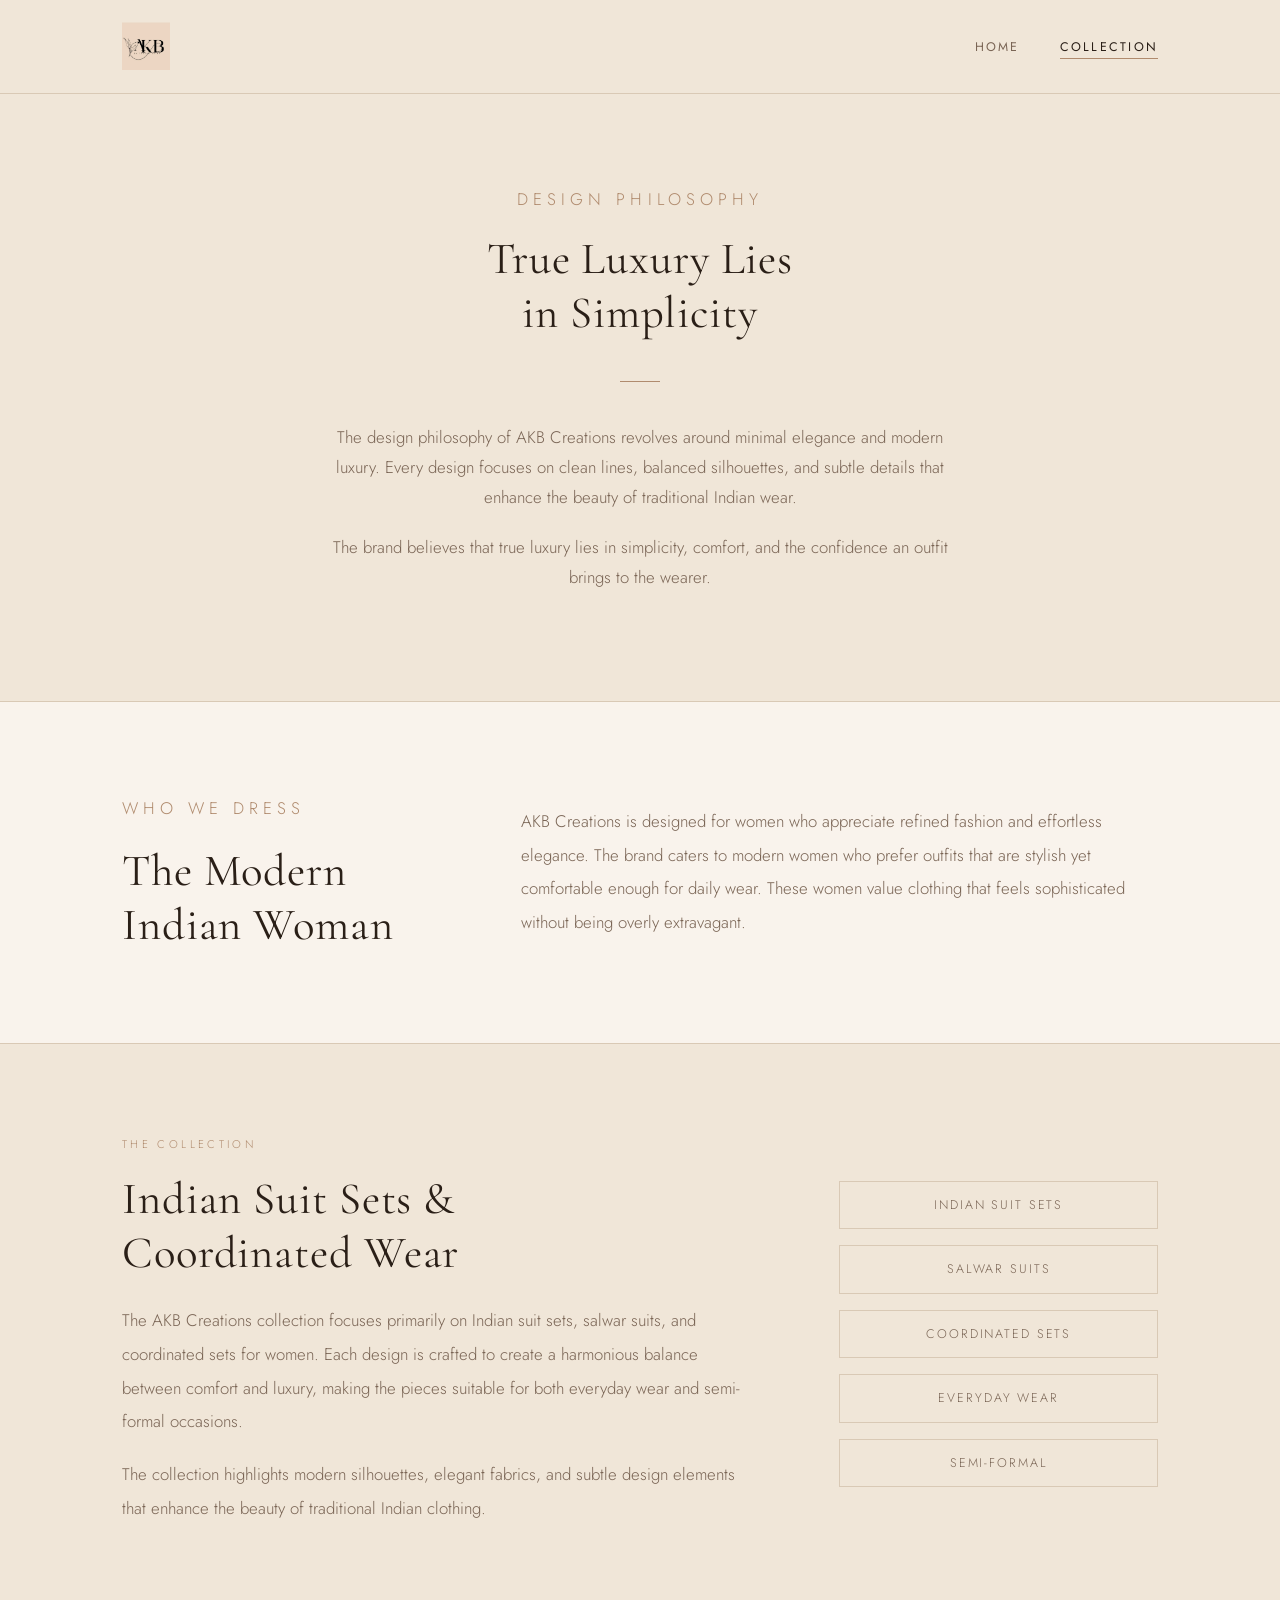
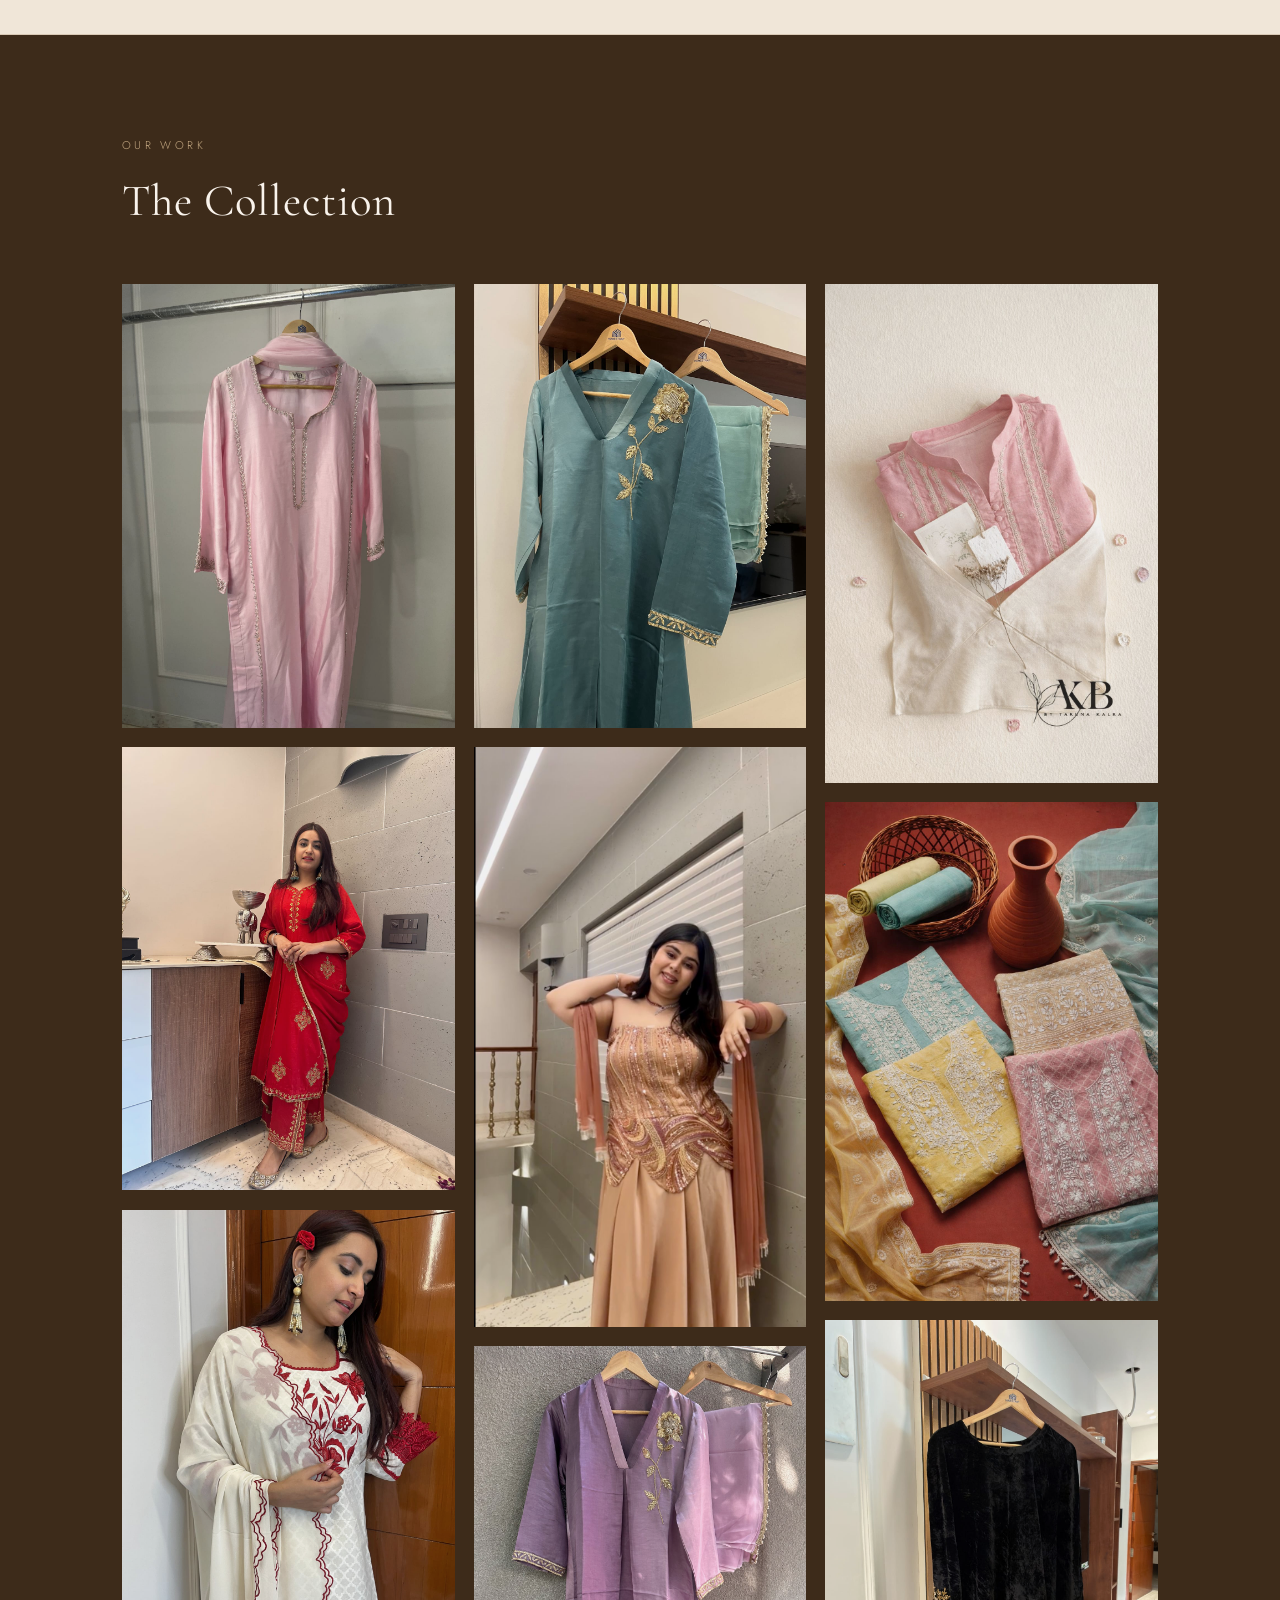
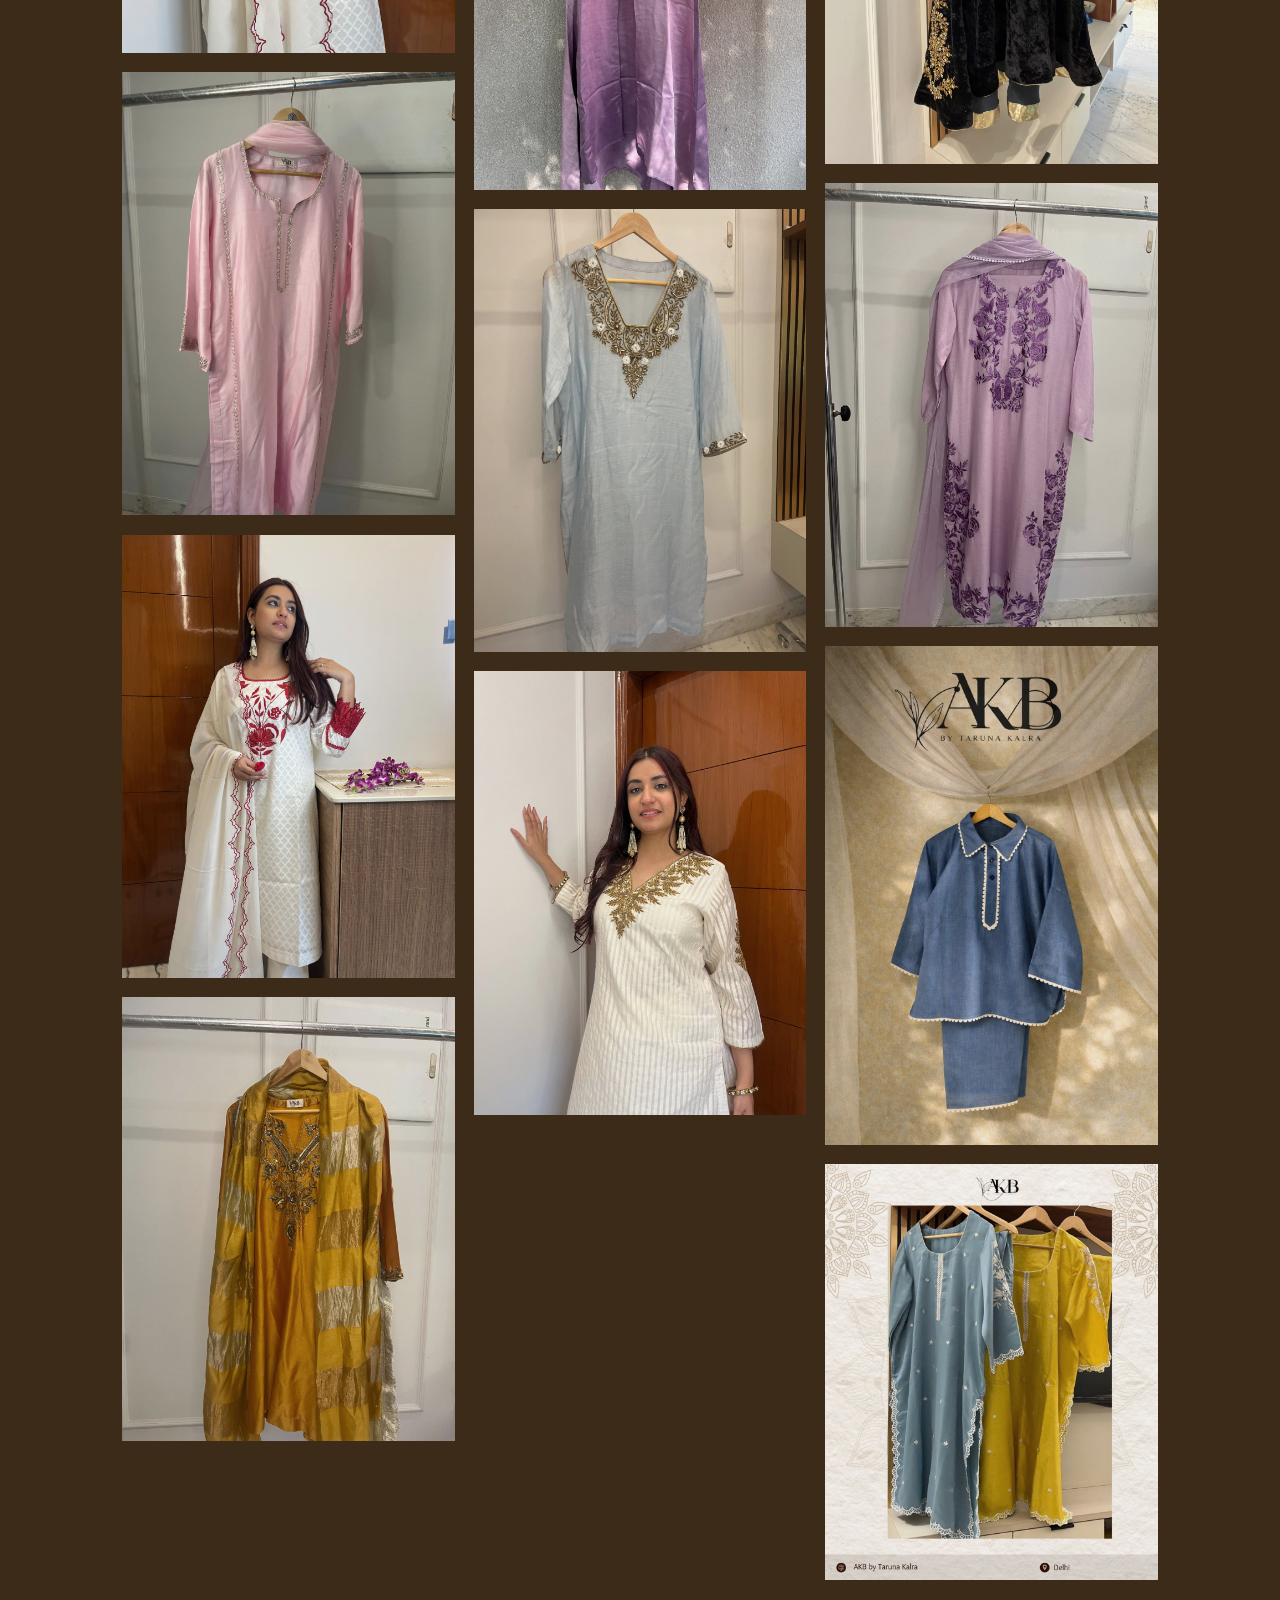
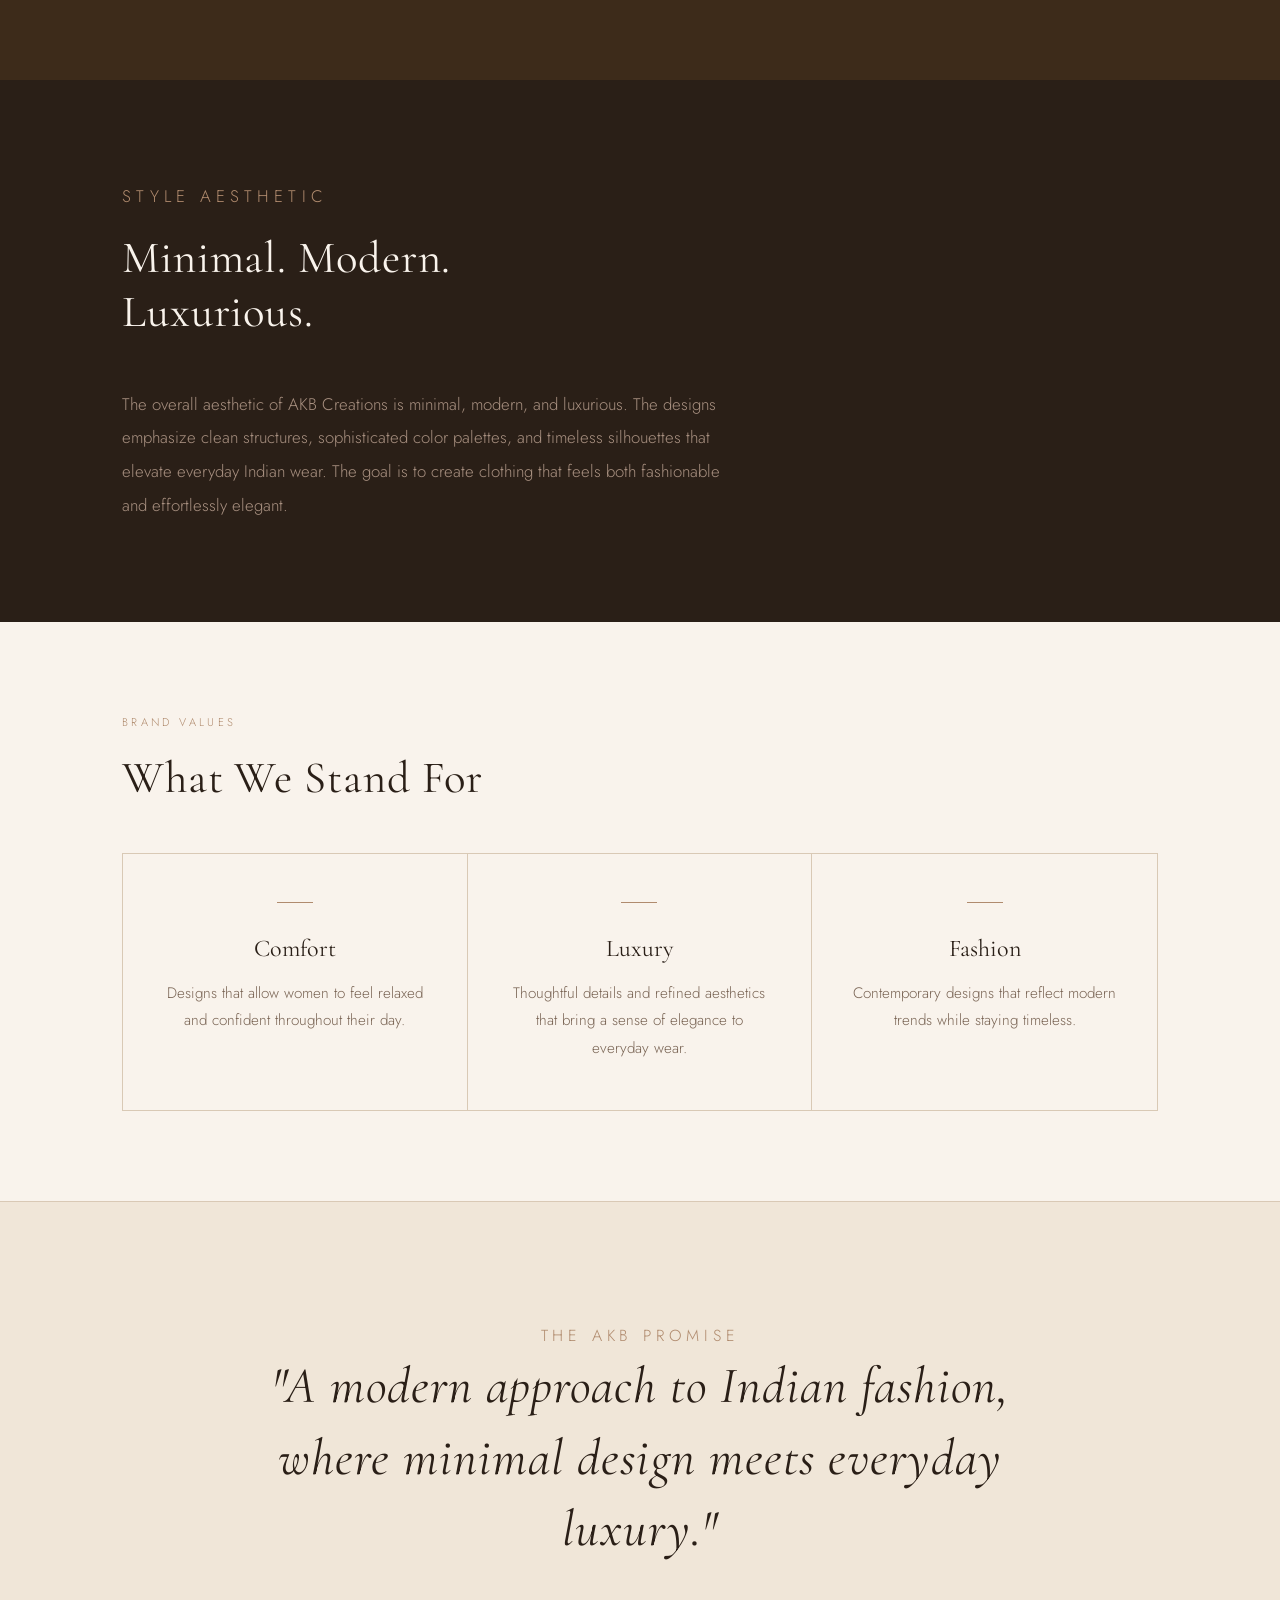
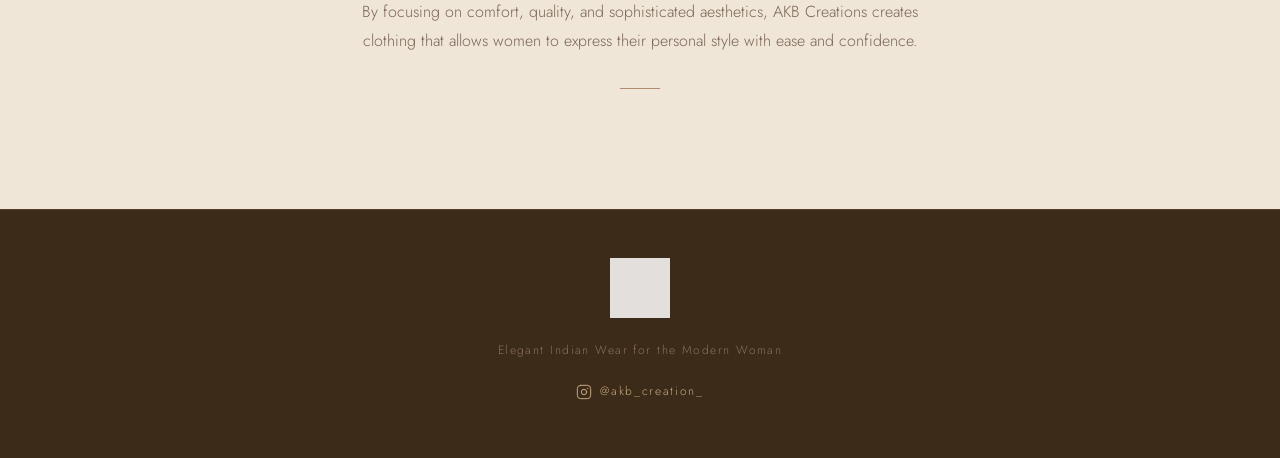
==== commit 6e51b94e: "Add logo image and hero background - Replace text logo with logo.jpeg in nav, hero, and footer - Add" ====
--- a/collection.html
+++ b/collection.html
@@ -11,7 +11,7 @@
   <!-- Navigation -->
   <nav>
     <div class="nav-inner">
-      <a href="index.html" class="nav-logo">AKB Creations</a>
+      <a href="index.html" class="nav-logo"><img src="Images/logo.jpeg" alt="AKB Creations" class="nav-logo-img" /></a>
       <ul class="nav-links">
         <li><a href="index.html">Home</a></li>
         <li><a href="collection.html" class="active">Collection</a></li>
@@ -168,7 +168,7 @@
   <!-- Footer -->
   <footer>
     <div class="container">
-      <p class="footer-logo">AKB Creations</p>
+      <img src="Images/logo.jpeg" alt="AKB Creations" class="footer-logo-img" />
       <p>Elegant Indian Wear for the Modern Woman</p>
       <a class="footer-instagram" href="https://www.instagram.com/akb_creation_" target="_blank" rel="noopener noreferrer">
         <svg width="16" height="16" viewBox="0 0 24 24" fill="none" stroke="currentColor" stroke-width="1.5" stroke-linecap="round" stroke-linejoin="round"><rect x="2" y="2" width="20" height="20" rx="5" ry="5"/><circle cx="12" cy="12" r="4"/><circle cx="17.5" cy="6.5" r="1" fill="currentColor" stroke="none"/></svg>
--- a/styles.css
+++ b/styles.css
@@ -89,13 +89,16 @@
 }
 
 .nav-logo {
-  font-family: 'Cormorant Garamond', serif;
-  font-size: 1.4rem;
-  font-weight: 500;
-  letter-spacing: 0.12em;
-  color: var(--charcoal);
   text-decoration: none;
-  text-transform: uppercase;
+  display: flex;
+  align-items: center;
+}
+
+.nav-logo-img {
+  height: 48px;
+  width: auto;
+  object-fit: contain;
+  mix-blend-mode: multiply;
 }
 
 .nav-links {
@@ -124,8 +127,47 @@
 
 /* --- Hero --- */
 .hero {
-  padding: 120px 0 100px;
+  position: relative;
+  padding: 0;
   border-bottom: 1px solid var(--border);
+  min-height: 90vh;
+  display: flex;
+  align-items: center;
+}
+
+.hero-bg {
+  position: absolute;
+  inset: 0;
+  z-index: 0;
+}
+
+.hero-bg-img {
+  width: 100%;
+  height: 100%;
+  object-fit: cover;
+  object-position: center top;
+}
+
+.hero-overlay {
+  position: absolute;
+  inset: 0;
+  background: linear-gradient(to right, rgba(240,230,216,0.92) 45%, rgba(240,230,216,0.4) 100%);
+}
+
+.hero-content {
+  position: relative;
+  z-index: 1;
+  padding-top: 80px;
+  padding-bottom: 80px;
+}
+
+.hero-logo {
+  width: 280px;
+  max-width: 80%;
+  height: auto;
+  object-fit: contain;
+  mix-blend-mode: multiply;
+  margin-bottom: 0.5rem;
 }
 
 .hero-eyebrow {
@@ -459,13 +501,13 @@
   border-top: 1px solid #5C3D27;
 }
 
-footer .footer-logo {
-  font-family: 'Cormorant Garamond', serif;
-  font-size: 1.2rem;
-  letter-spacing: 0.2em;
-  text-transform: uppercase;
-  color: var(--warm-white);
-  margin-bottom: 0.6rem;
+.footer-logo-img {
+  height: 60px;
+  width: auto;
+  object-fit: contain;
+  filter: brightness(0) invert(1);
+  opacity: 0.85;
+  margin-bottom: 0.8rem;
 }
 
 footer p {
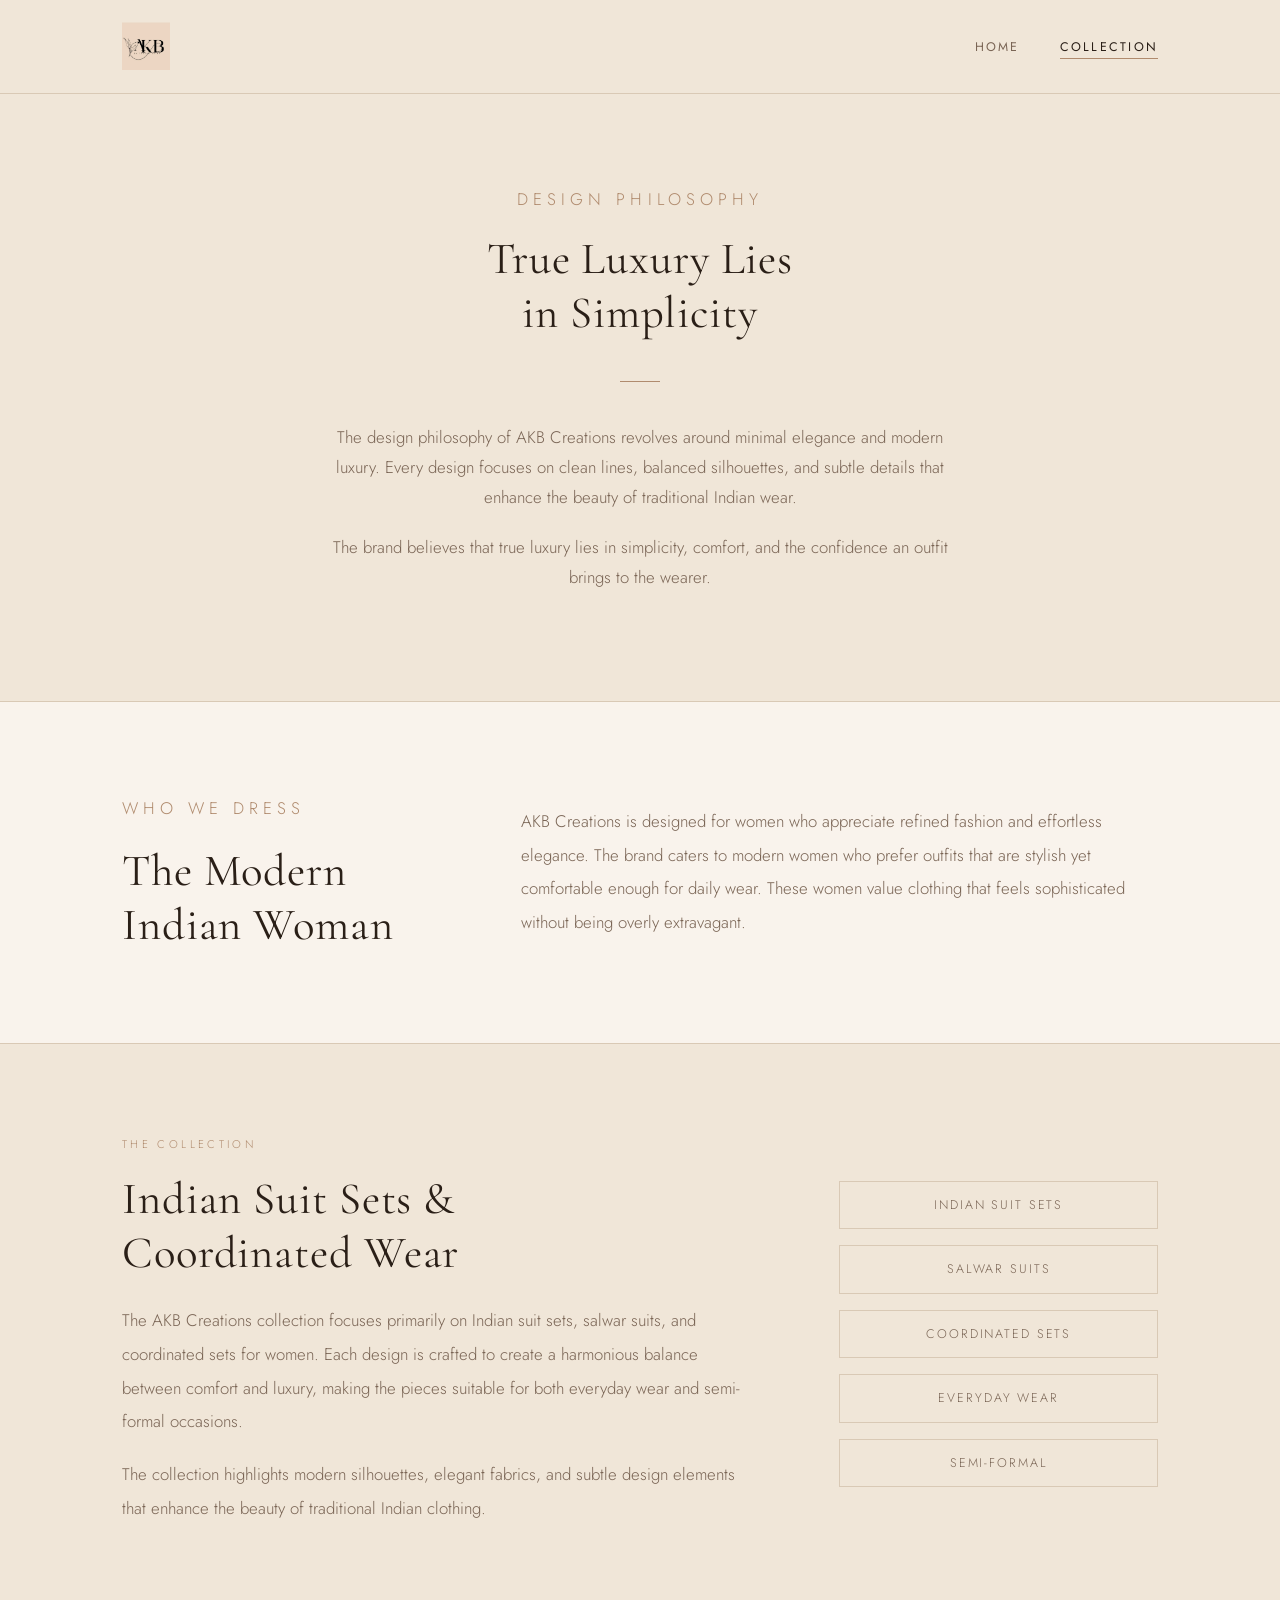
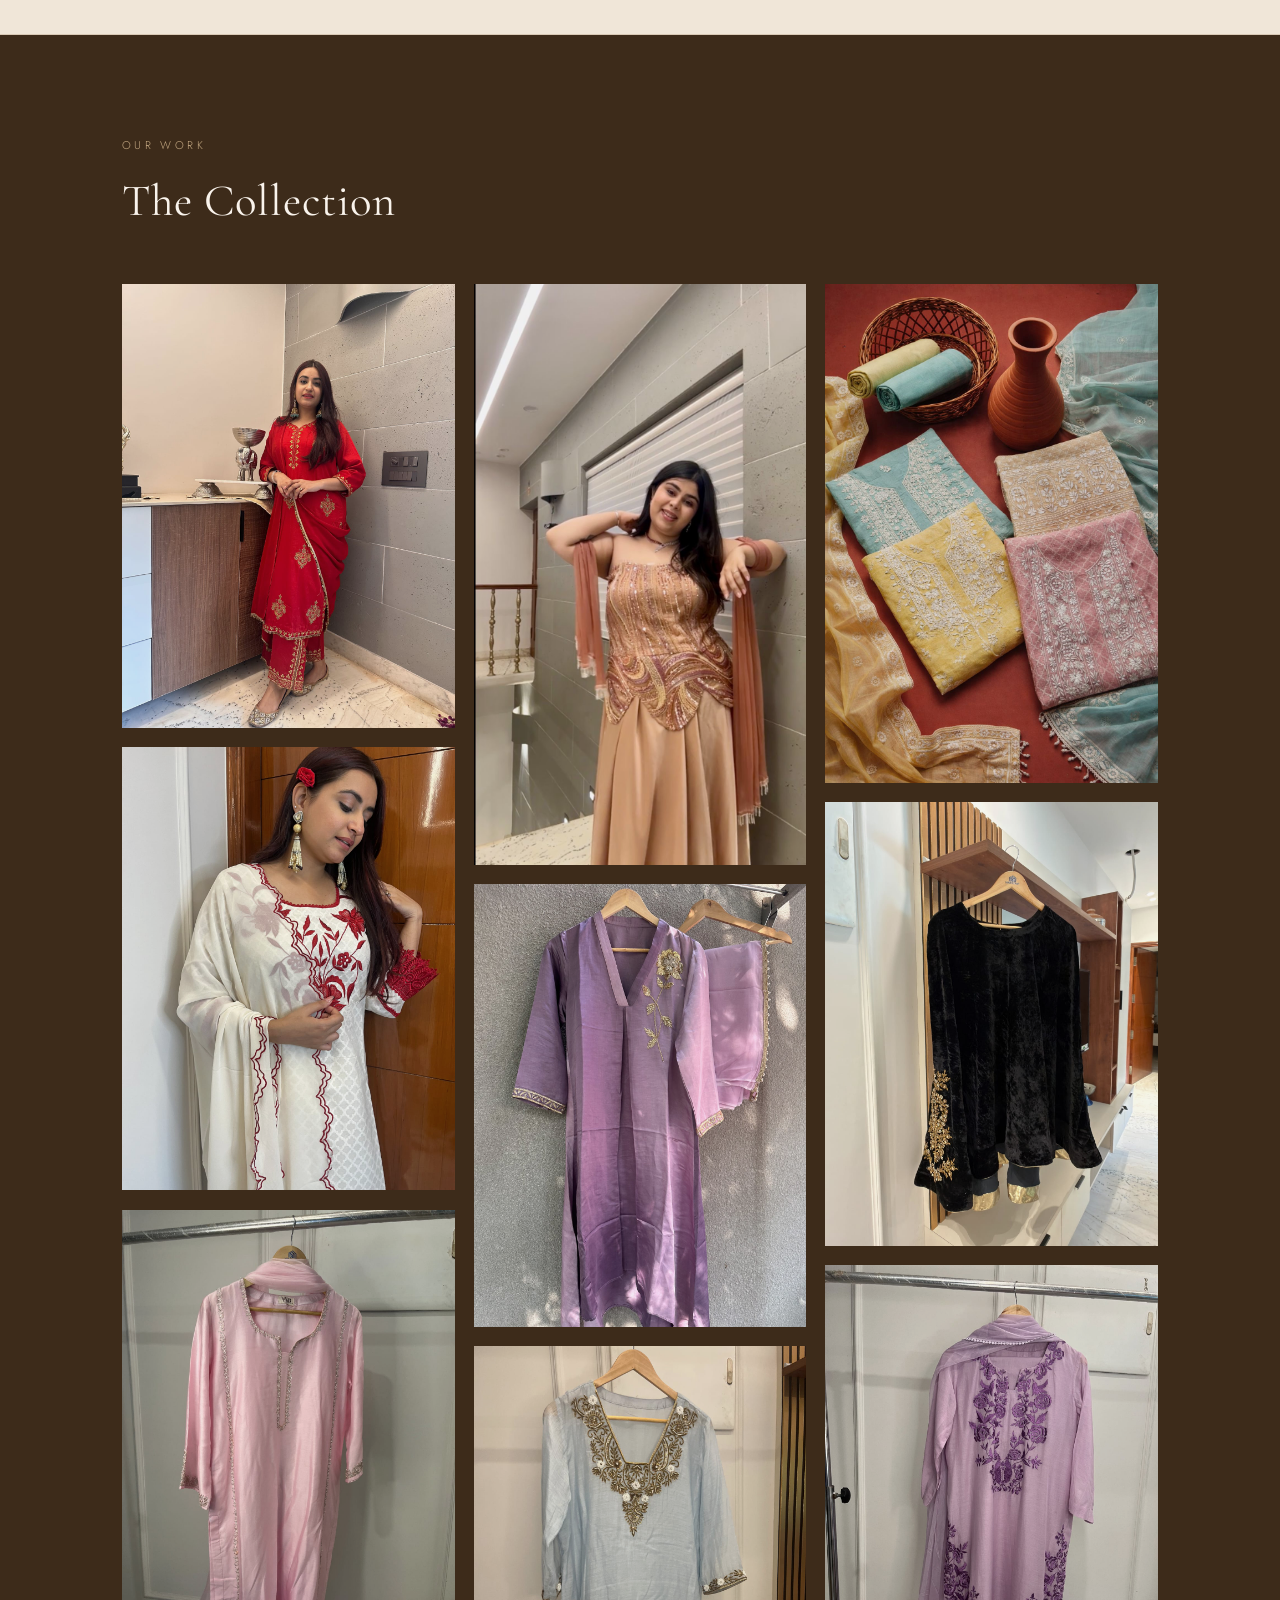
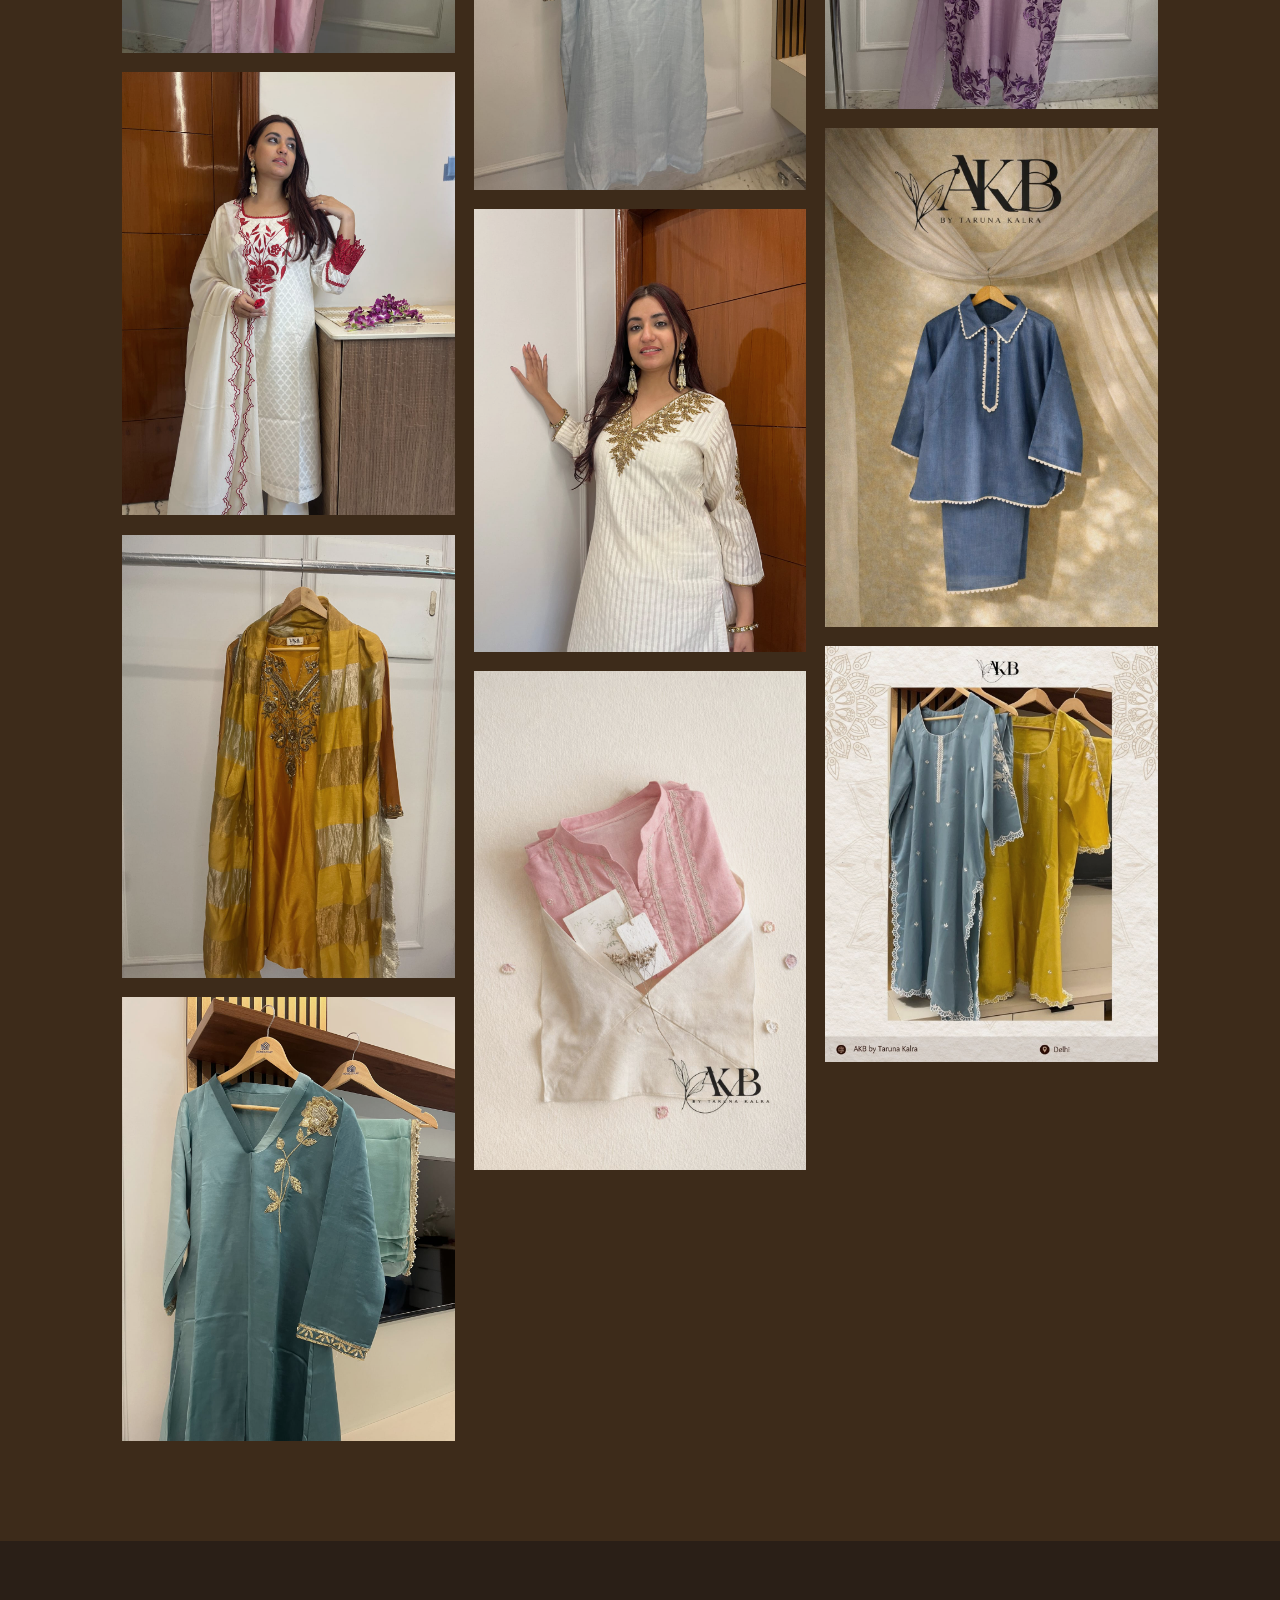
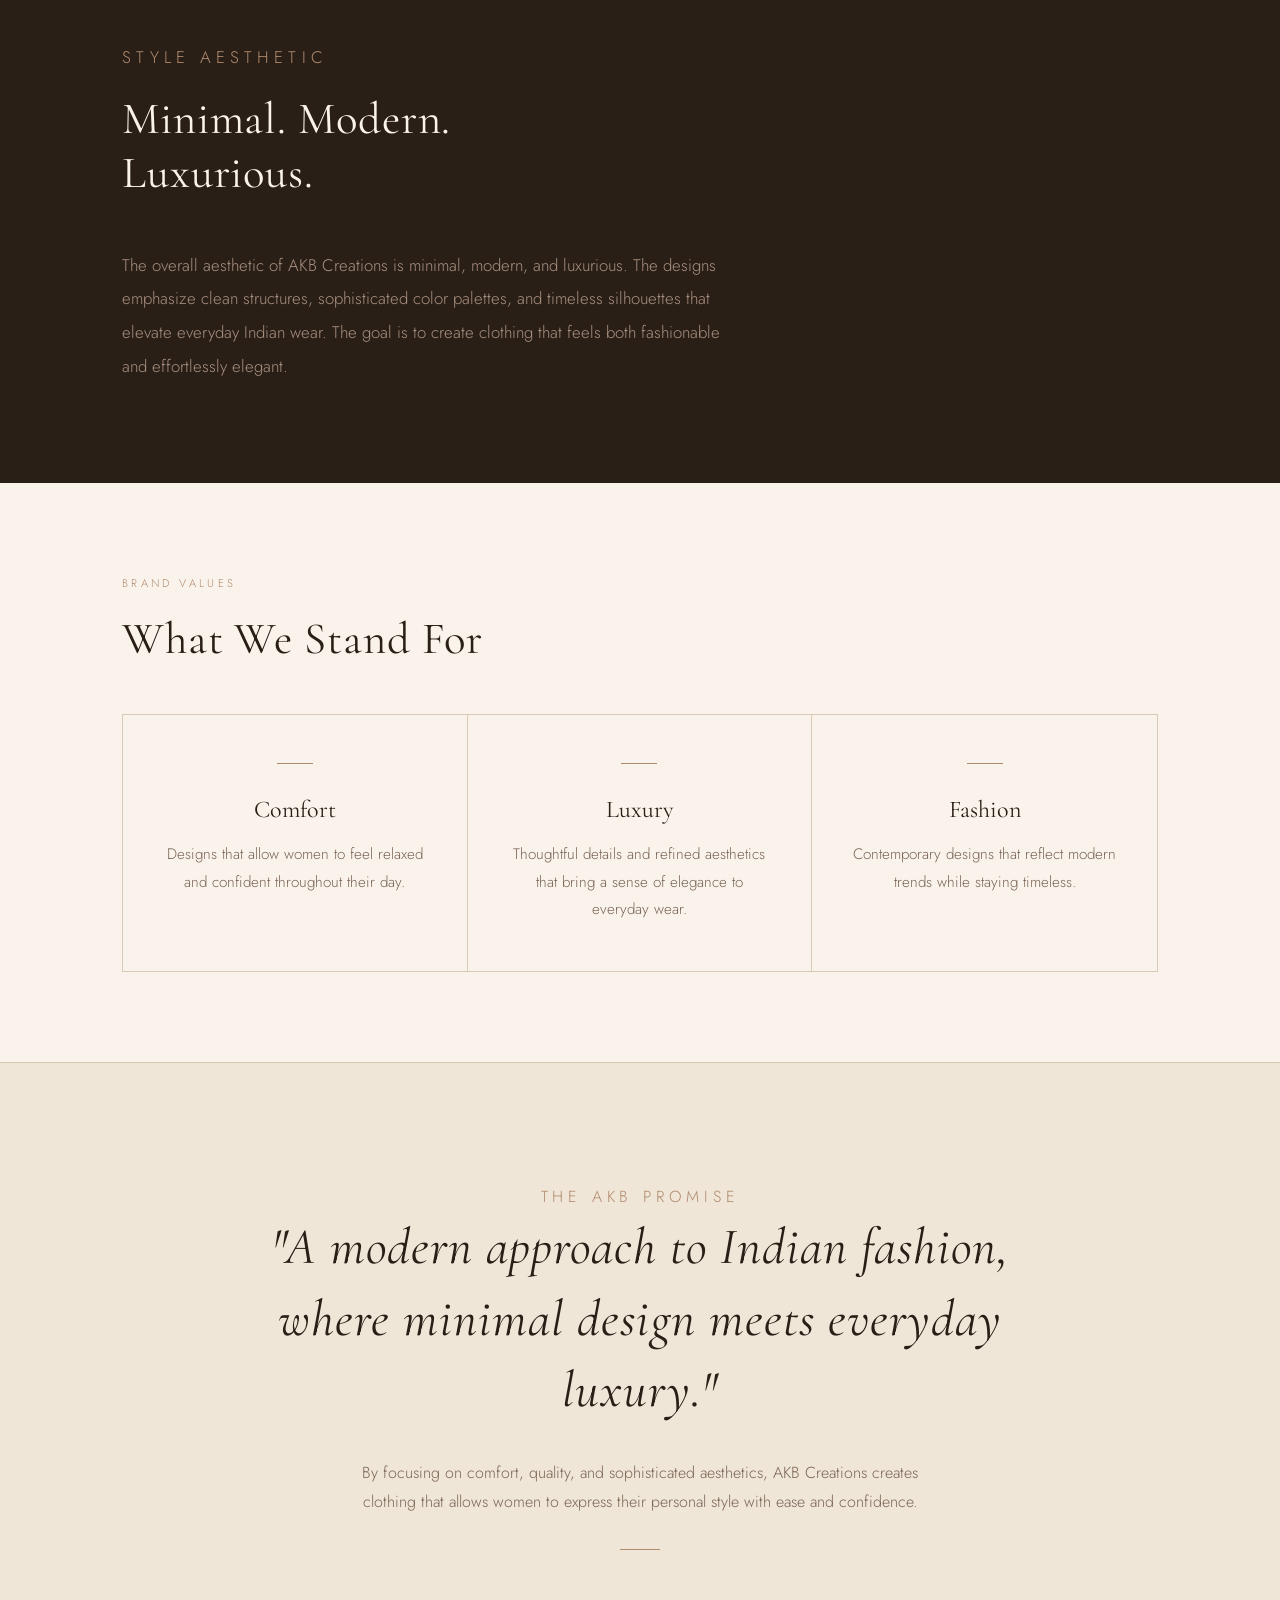
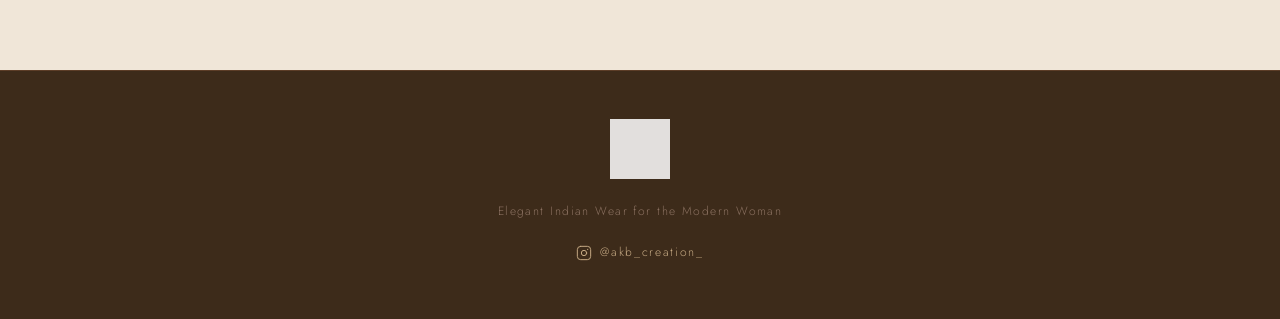
==== commit c753e61d: "Remove image 104d29da from gallery" ====
--- a/collection.html
+++ b/collection.html
@@ -91,8 +91,7 @@
       <p class="section-label">Our Work</p>
       <h2>The Collection</h2>
       <div class="gallery-grid">
-        <div class="gallery-item"><img src="Images/104d29da-bd9d-4bf5-b417-c88267f089ef.jpg" alt="AKB Creations" /></div>
-        <div class="gallery-item"><img src="Images/11c15c69-87a7-4695-aff1-714f17620d5f.jpg" alt="AKB Creations" /></div>
+<div class="gallery-item"><img src="Images/11c15c69-87a7-4695-aff1-714f17620d5f.jpg" alt="AKB Creations" /></div>
         <div class="gallery-item"><img src="Images/1c4b0ad2-caaa-401c-b0ec-e03a98b5c4f3.jpg" alt="AKB Creations" /></div>
         <div class="gallery-item"><img src="Images/1ca8b375-45d3-421f-ad8c-0ab961c7d56d.jpg" alt="AKB Creations" /></div>
         <div class="gallery-item"><img src="Images/1e9a5d02-17e1-43d5-9476-5e0e0b22c959.jpg" alt="AKB Creations" /></div>
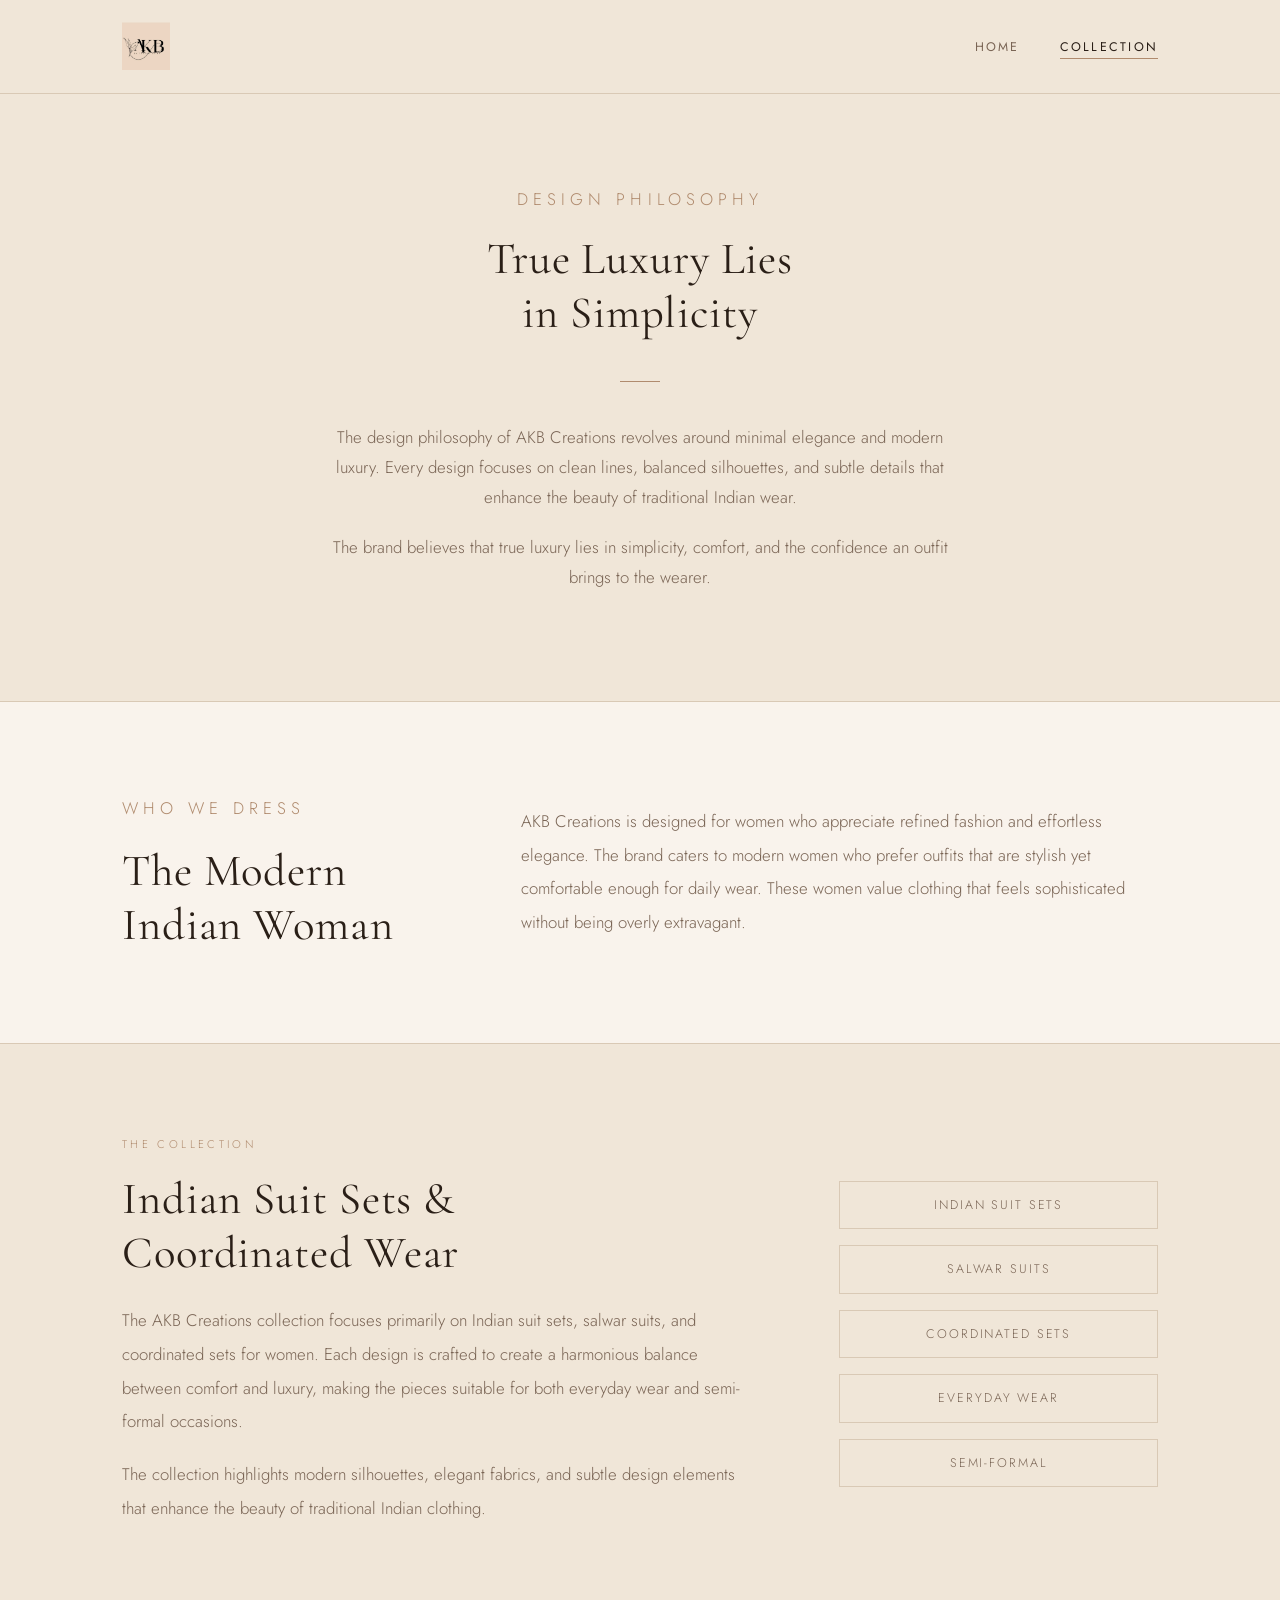
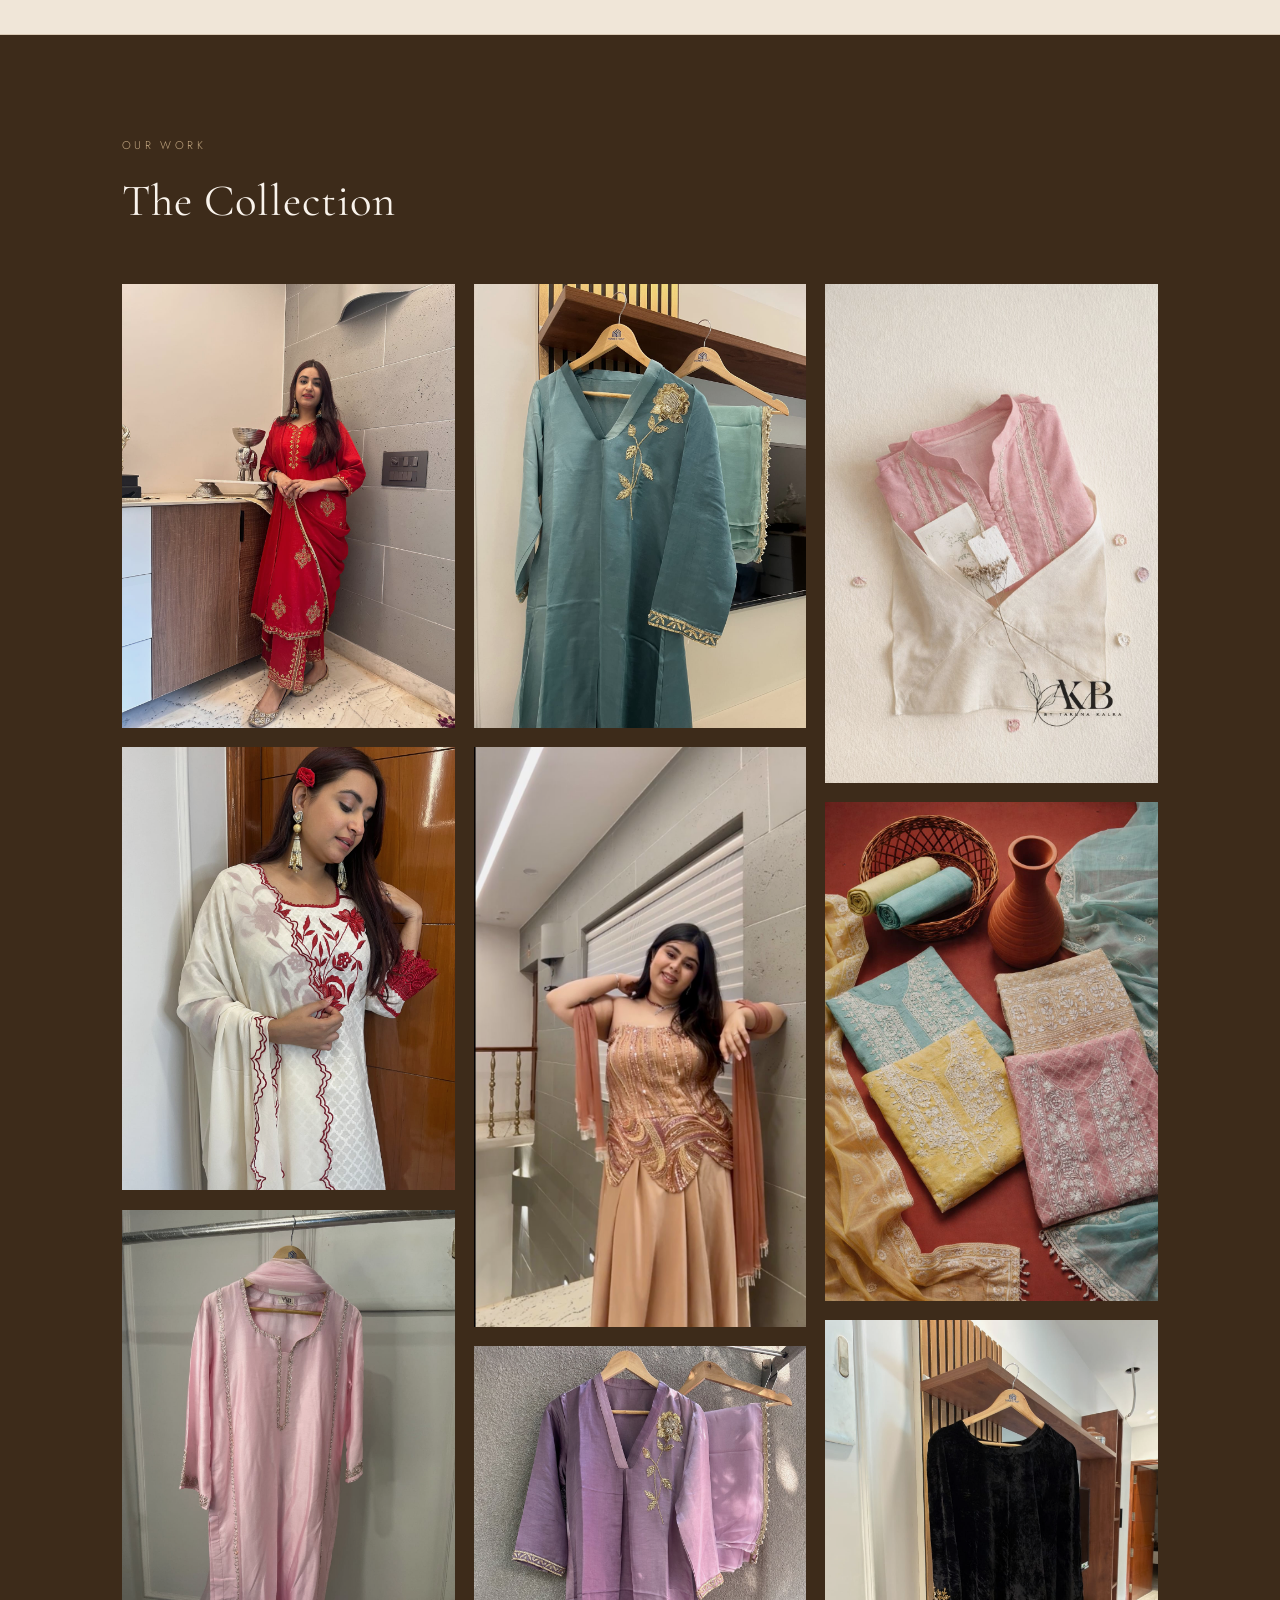
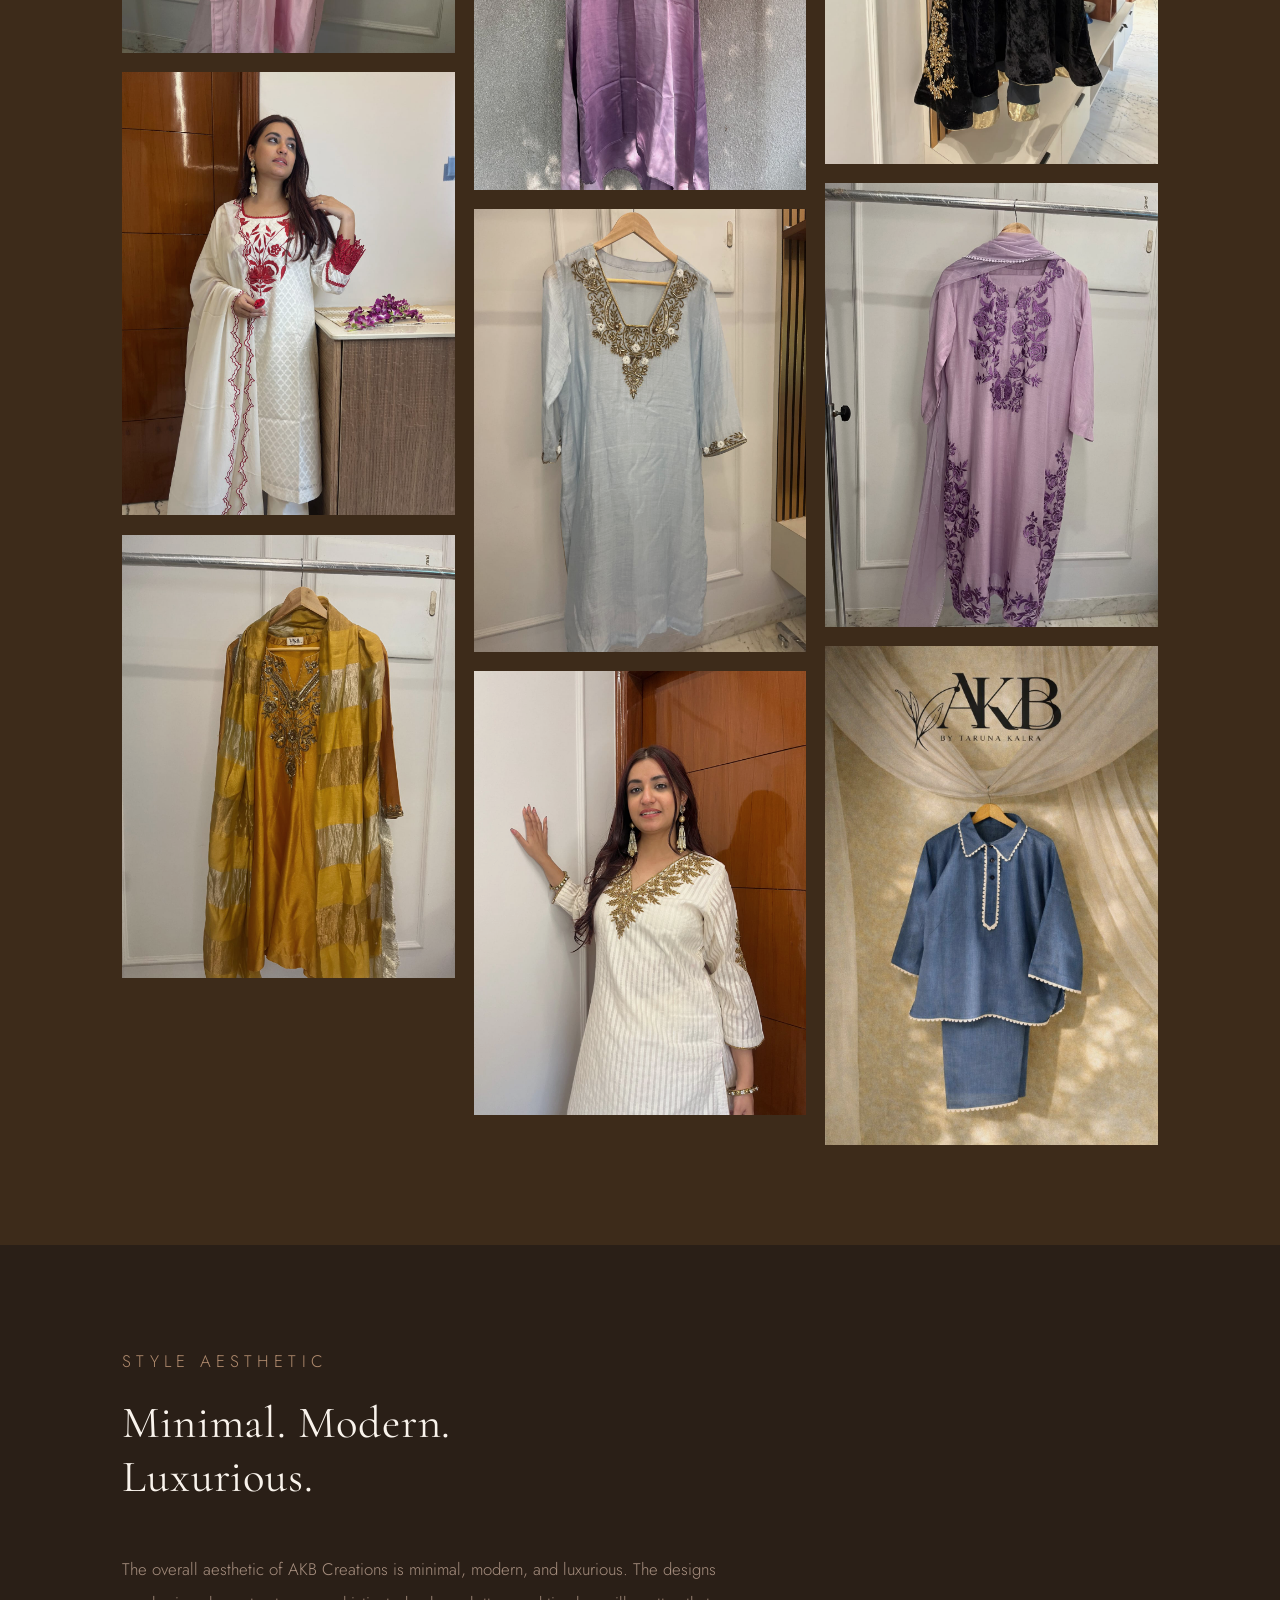
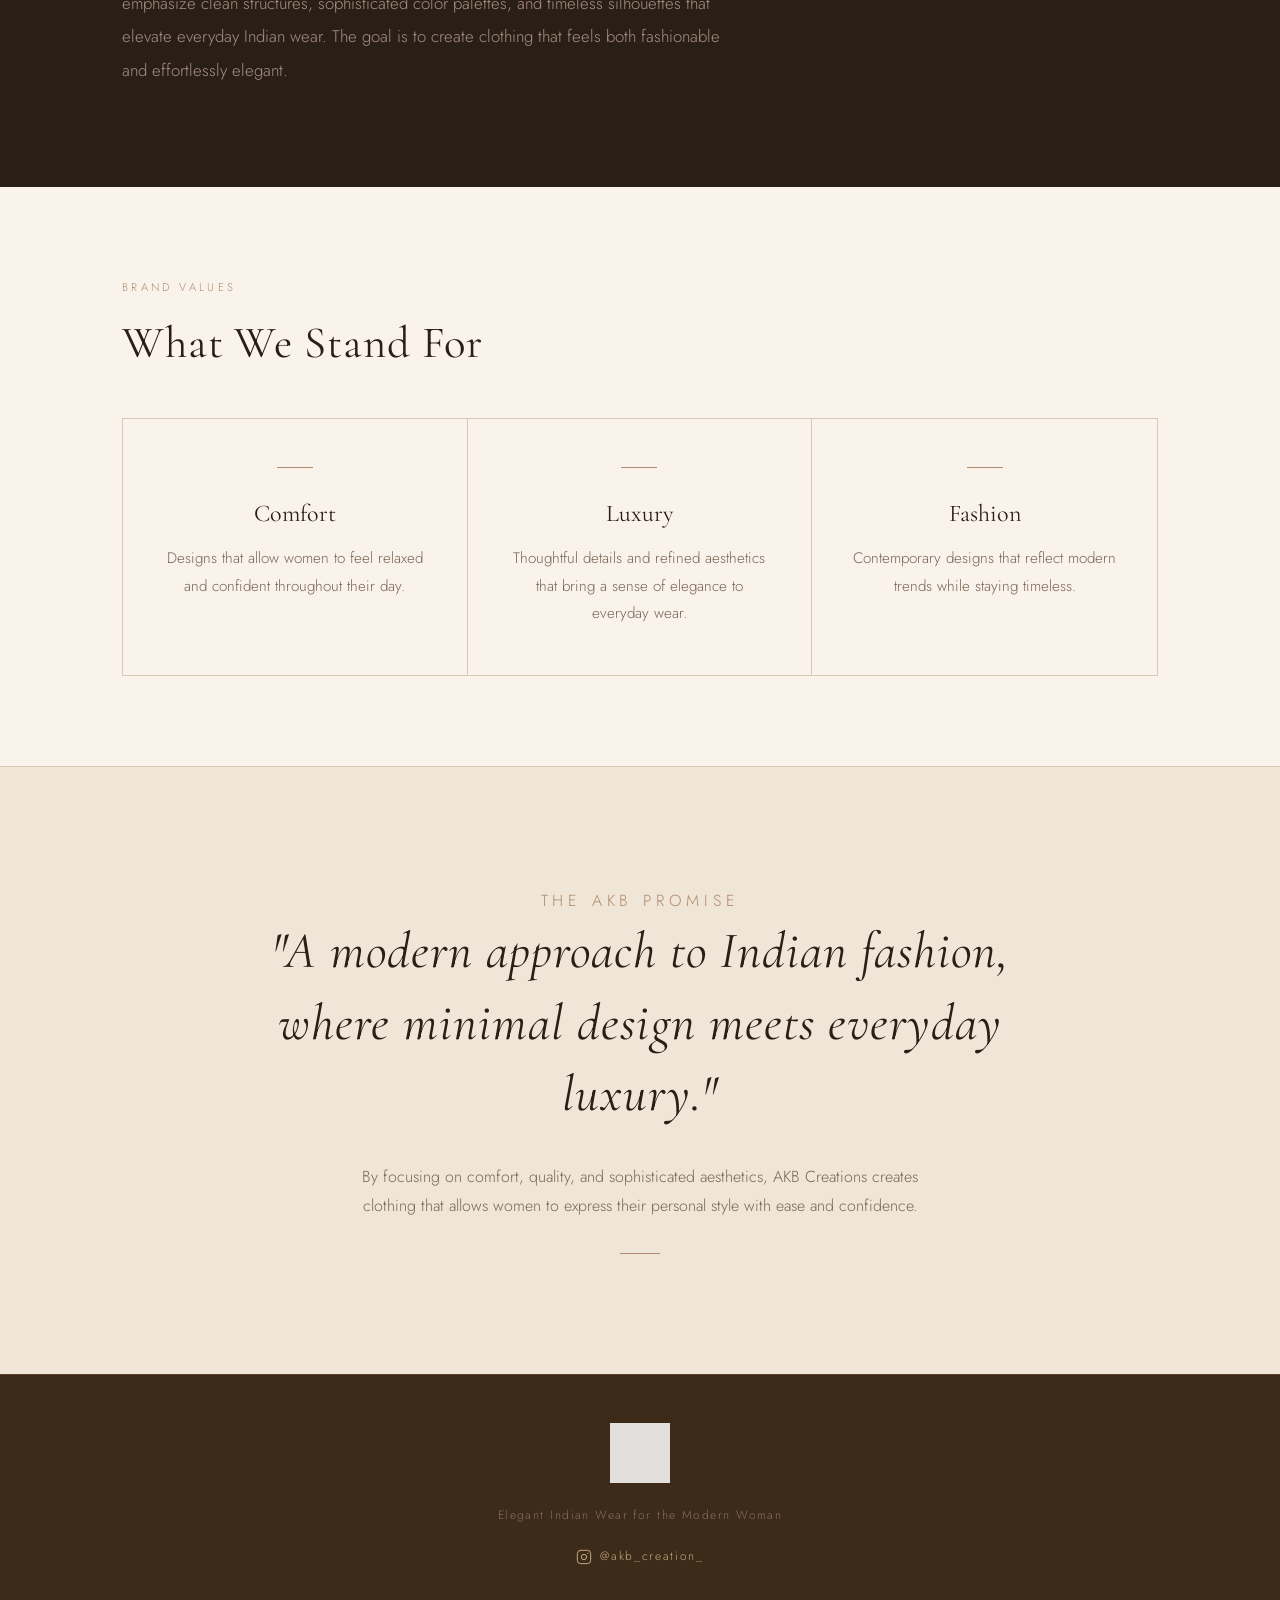
==== commit 041094d9: "Remove image f9753a9a from gallery" ====
--- a/collection.html
+++ b/collection.html
@@ -106,7 +106,6 @@
         <div class="gallery-item"><img src="Images/d5c2dc8a-2f5f-46cf-8b9c-354d955e5714.jpg" alt="AKB Creations" /></div>
         <div class="gallery-item"><img src="Images/e24511c9-ce80-462c-bded-1e9c5a70a49e.jpg" alt="AKB Creations" /></div>
         <div class="gallery-item"><img src="Images/f49589ad-dce9-451d-a828-cf2936a7d186.jpg" alt="AKB Creations" /></div>
-        <div class="gallery-item"><img src="Images/f9753a9a-f2c9-47de-8773-0cacd506796f.jpg" alt="AKB Creations" /></div>
       </div>
     </div>
   </section>
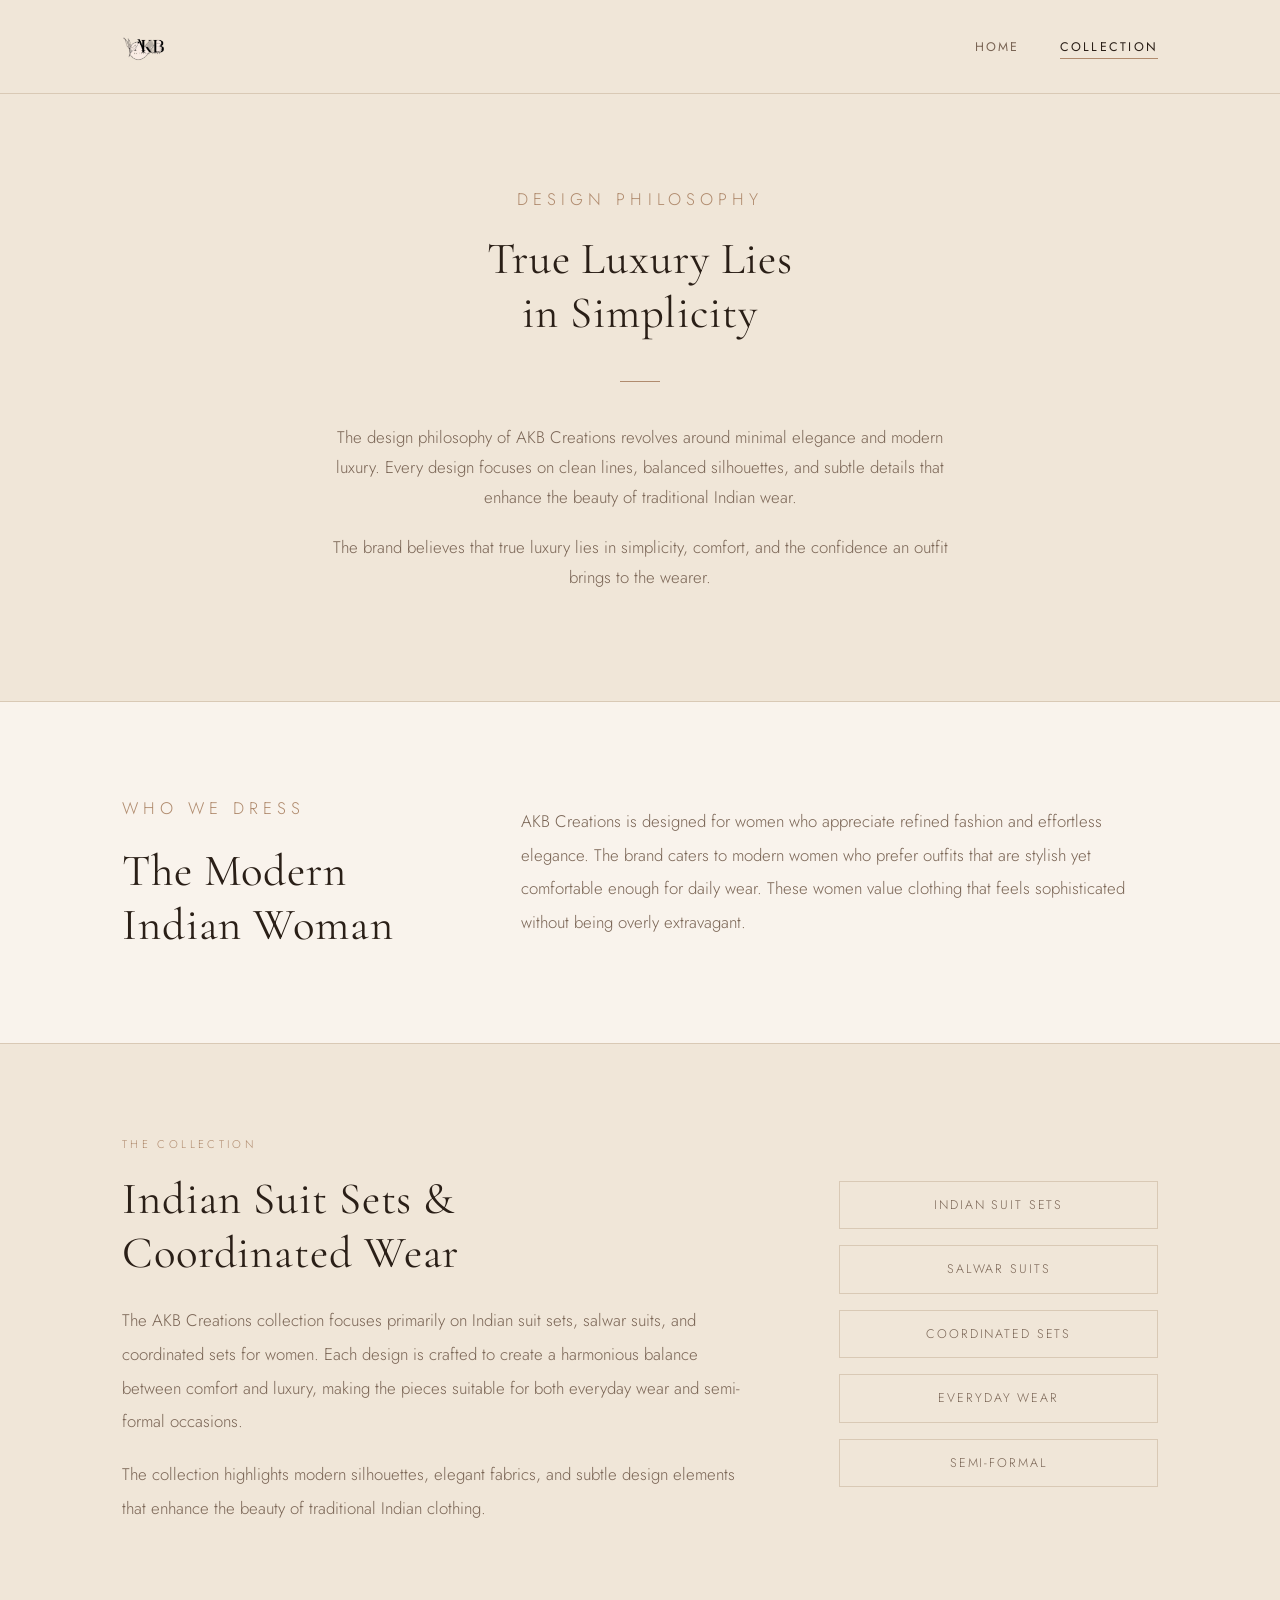
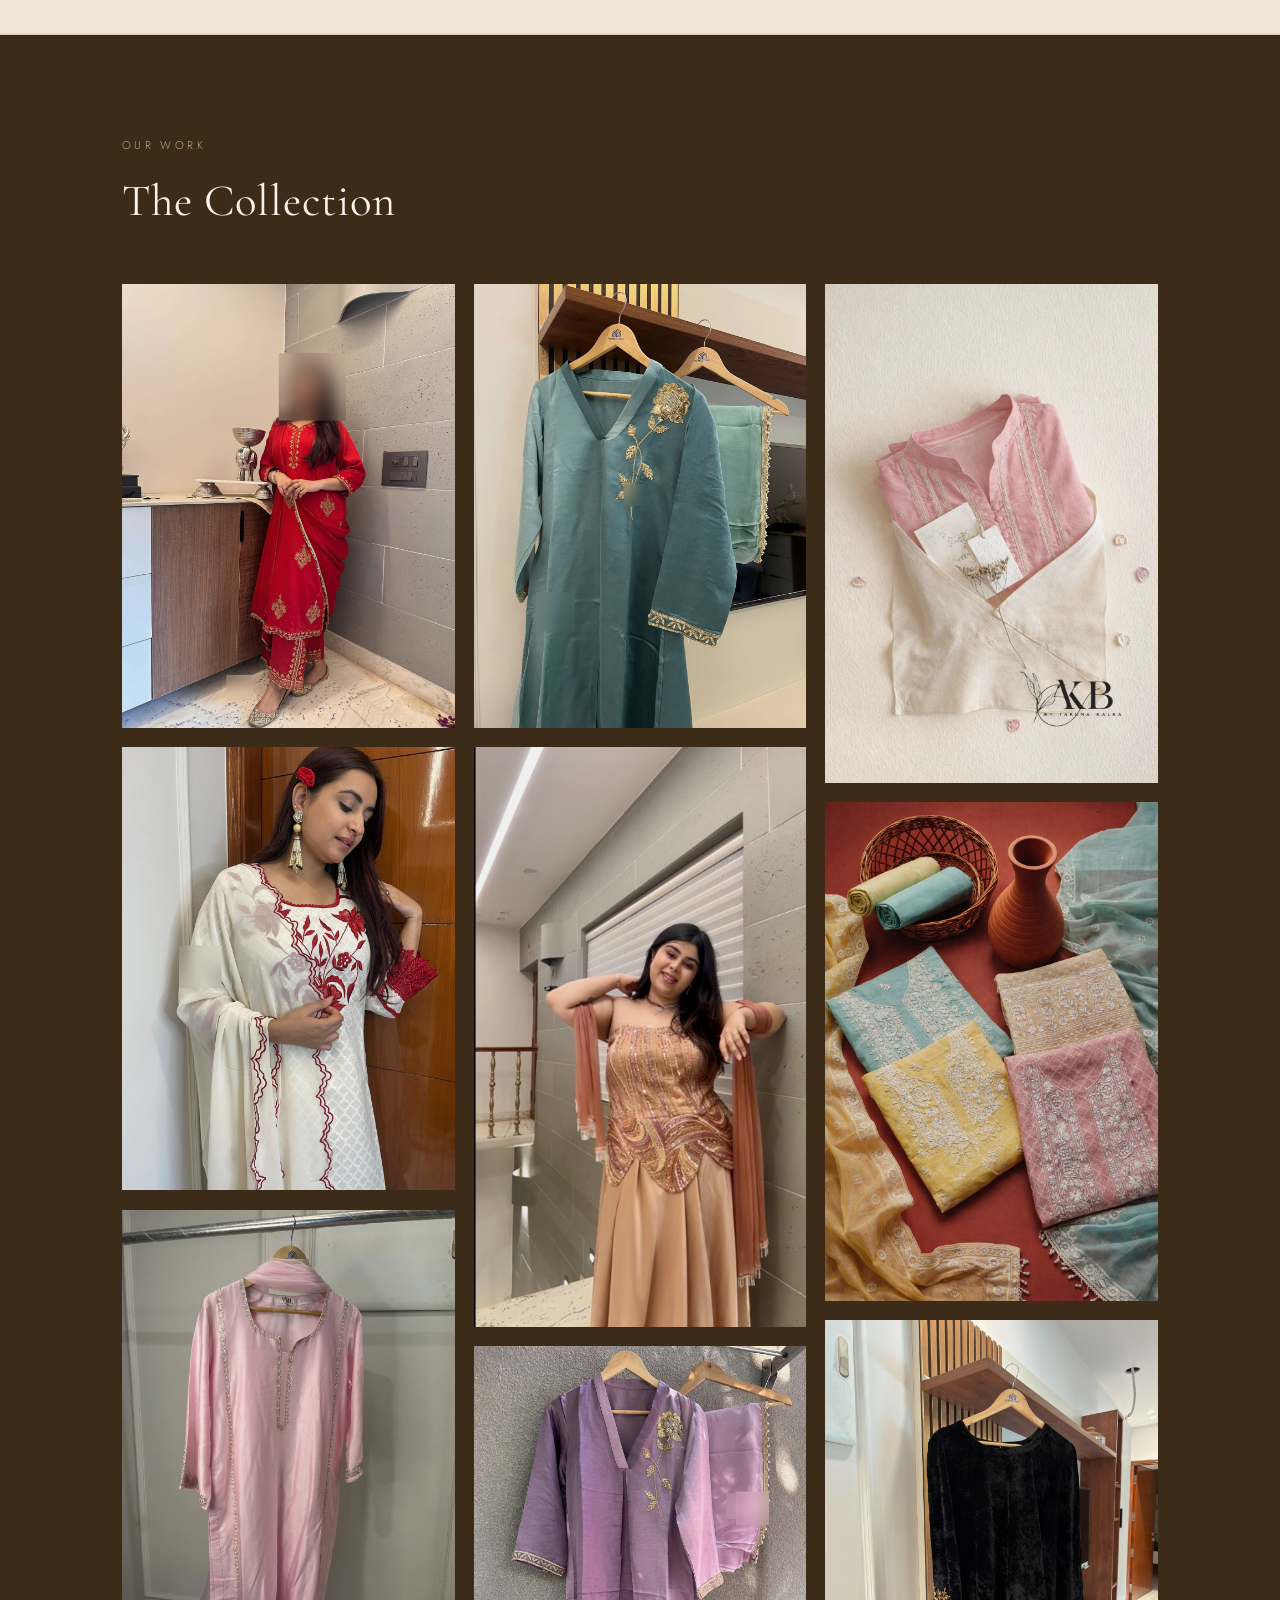
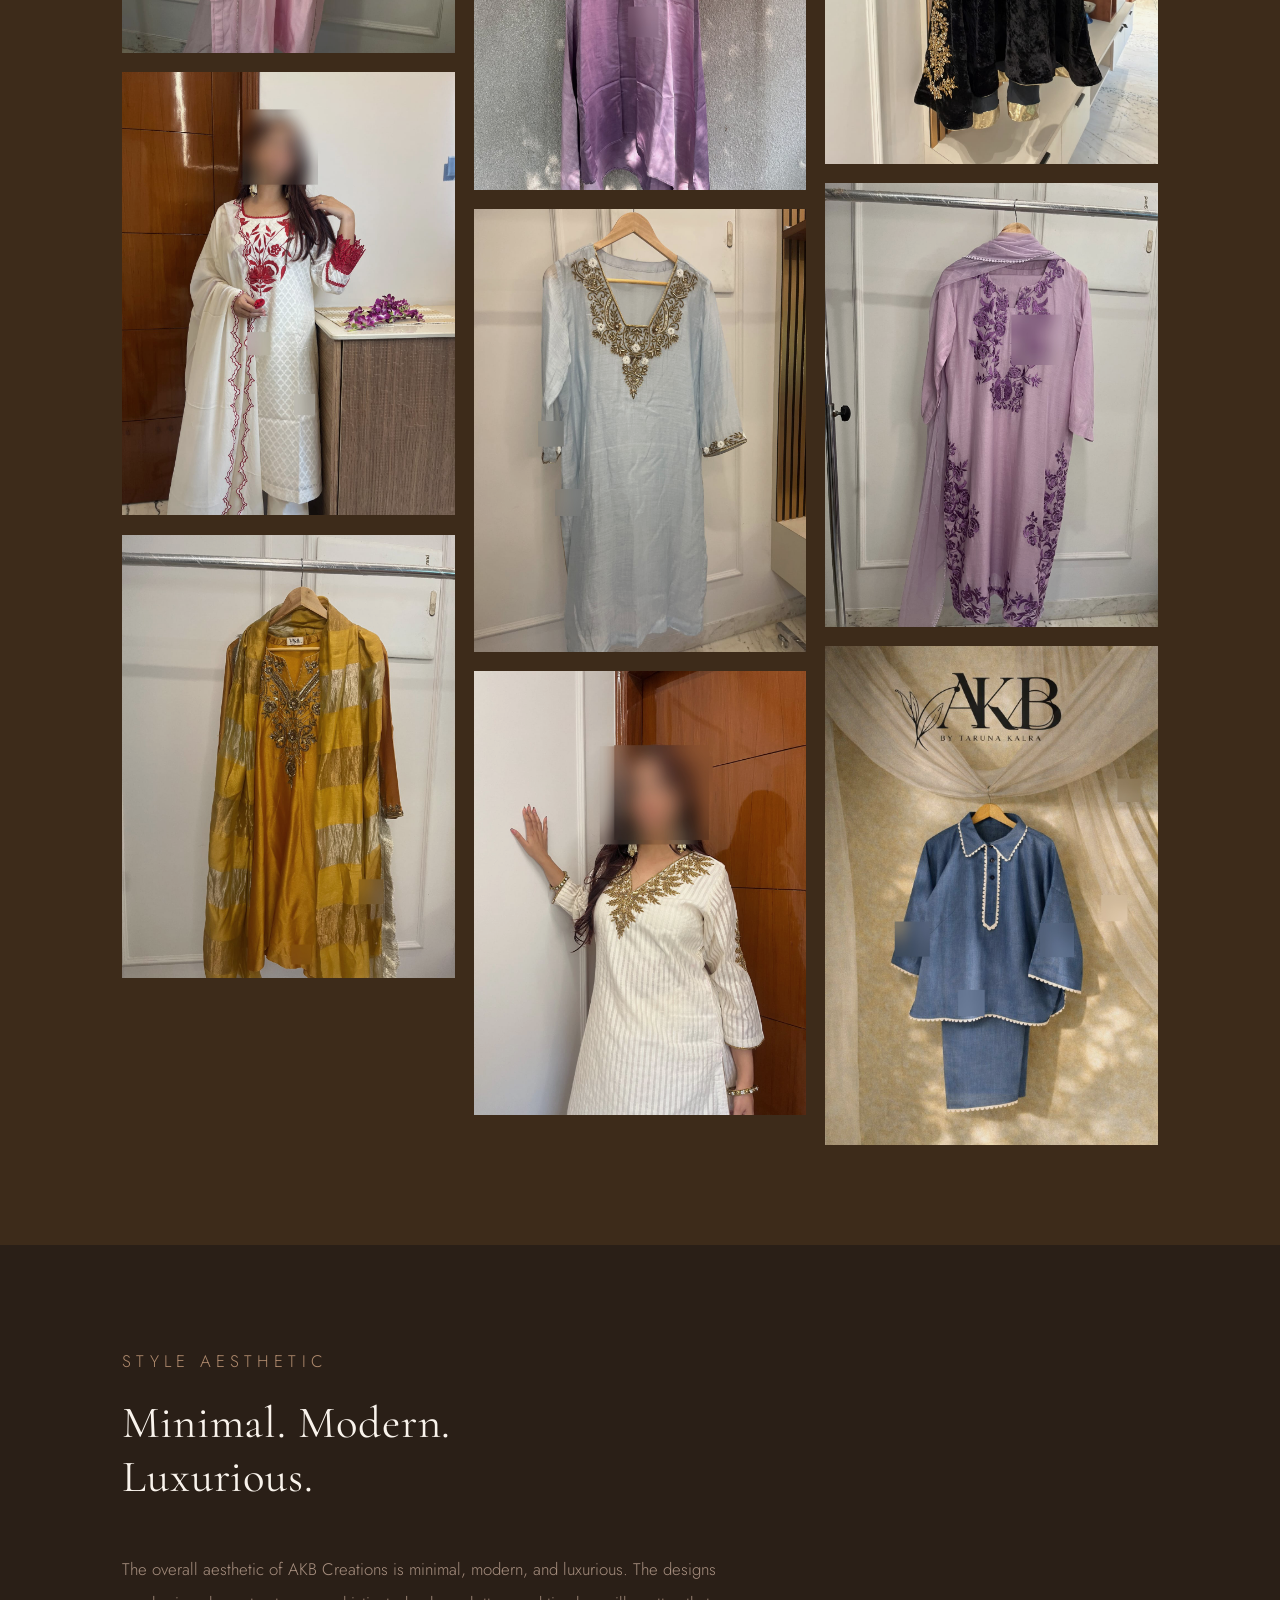
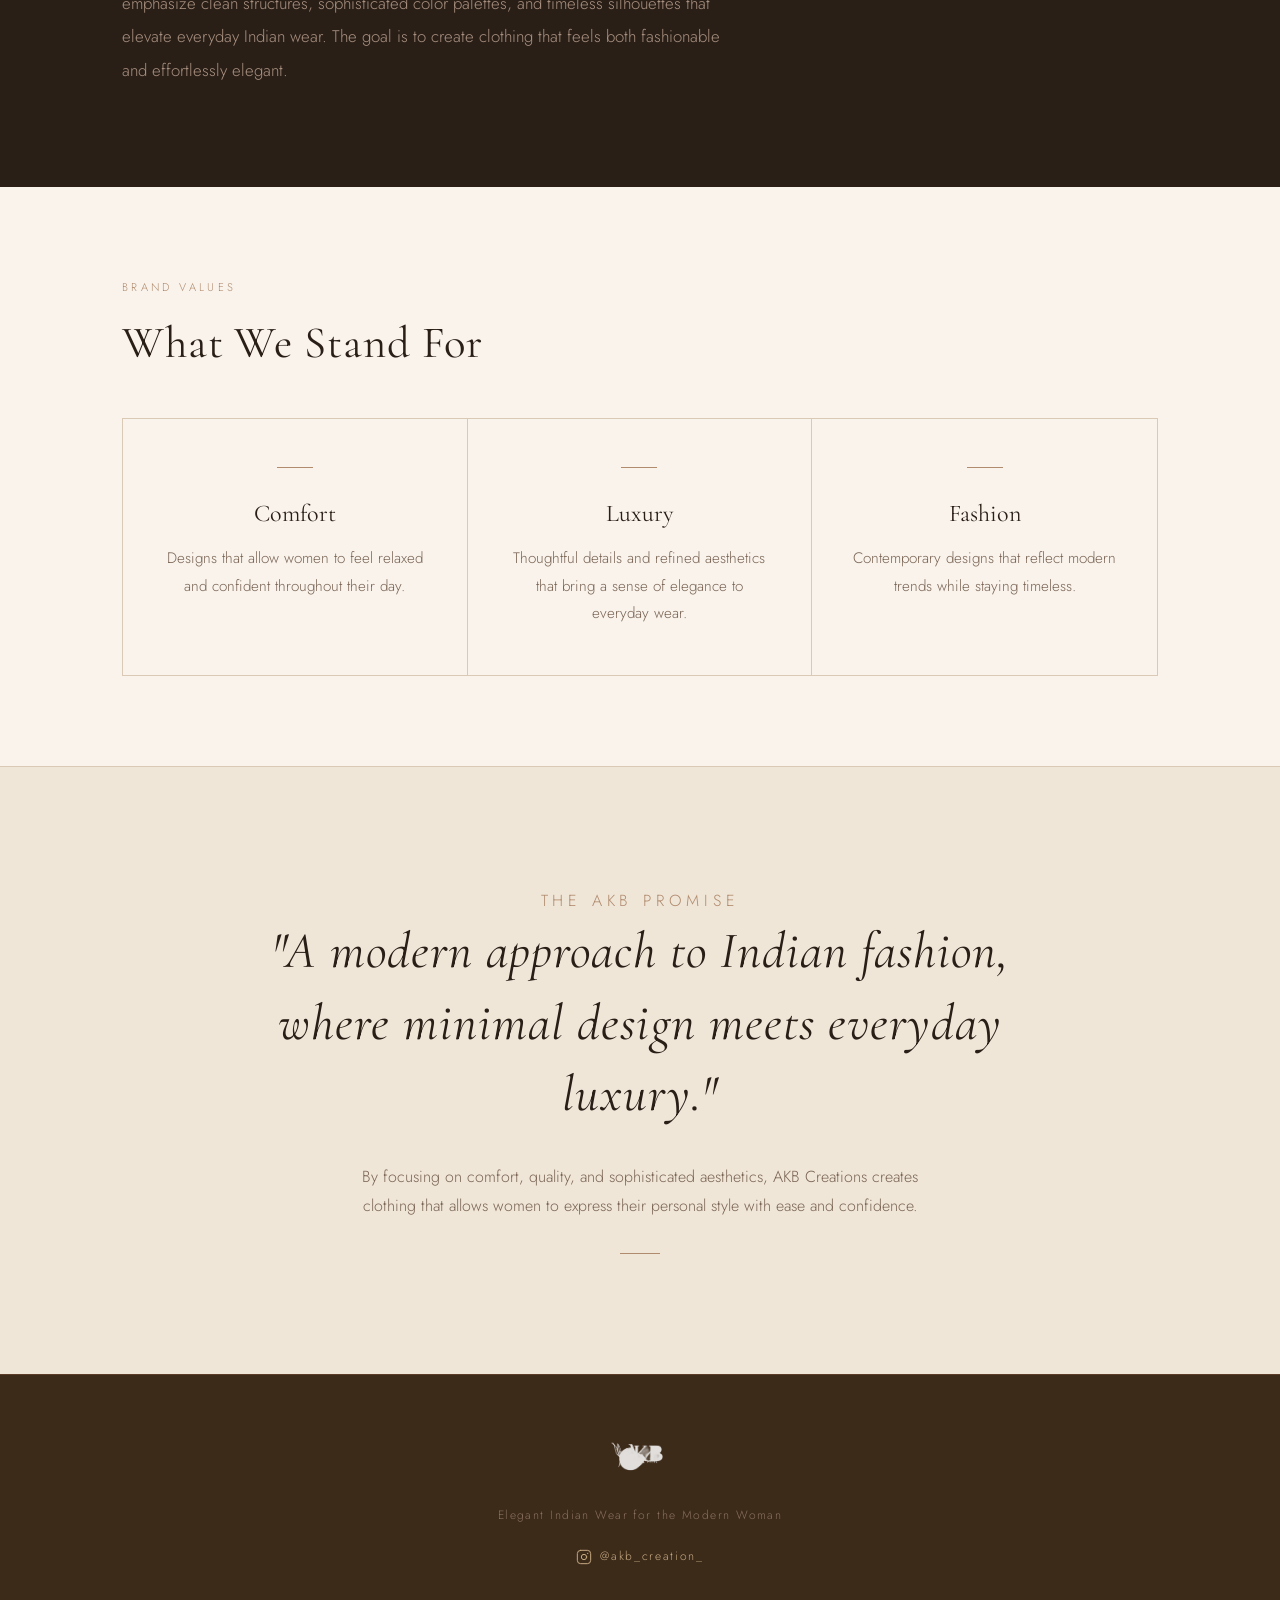
==== commit 9501c493: "Blur faces, transparent logo PNG, new hero image - Blur faces in 11 gallery images using OpenCV - Re" ====
--- a/collection.html
+++ b/collection.html
@@ -11,7 +11,7 @@
   <!-- Navigation -->
   <nav>
     <div class="nav-inner">
-      <a href="index.html" class="nav-logo"><img src="Images/logo.jpeg" alt="AKB Creations" class="nav-logo-img" /></a>
+      <a href="index.html" class="nav-logo"><img src="Images/logo.png" alt="AKB Creations" class="nav-logo-img" /></a>
       <ul class="nav-links">
         <li><a href="index.html">Home</a></li>
         <li><a href="collection.html" class="active">Collection</a></li>
@@ -166,7 +166,7 @@
   <!-- Footer -->
   <footer>
     <div class="container">
-      <img src="Images/logo.jpeg" alt="AKB Creations" class="footer-logo-img" />
+      <img src="Images/logo.png" alt="AKB Creations" class="footer-logo-img" />
       <p>Elegant Indian Wear for the Modern Woman</p>
       <a class="footer-instagram" href="https://www.instagram.com/akb_creation_" target="_blank" rel="noopener noreferrer">
         <svg width="16" height="16" viewBox="0 0 24 24" fill="none" stroke="currentColor" stroke-width="1.5" stroke-linecap="round" stroke-linejoin="round"><rect x="2" y="2" width="20" height="20" rx="5" ry="5"/><circle cx="12" cy="12" r="4"/><circle cx="17.5" cy="6.5" r="1" fill="currentColor" stroke="none"/></svg>
--- a/styles.css
+++ b/styles.css
@@ -98,7 +98,6 @@
   height: 48px;
   width: auto;
   object-fit: contain;
-  mix-blend-mode: multiply;
 }
 
 .nav-links {
@@ -166,7 +165,6 @@
   max-width: 80%;
   height: auto;
   object-fit: contain;
-  mix-blend-mode: multiply;
   margin-bottom: 0.5rem;
 }
 
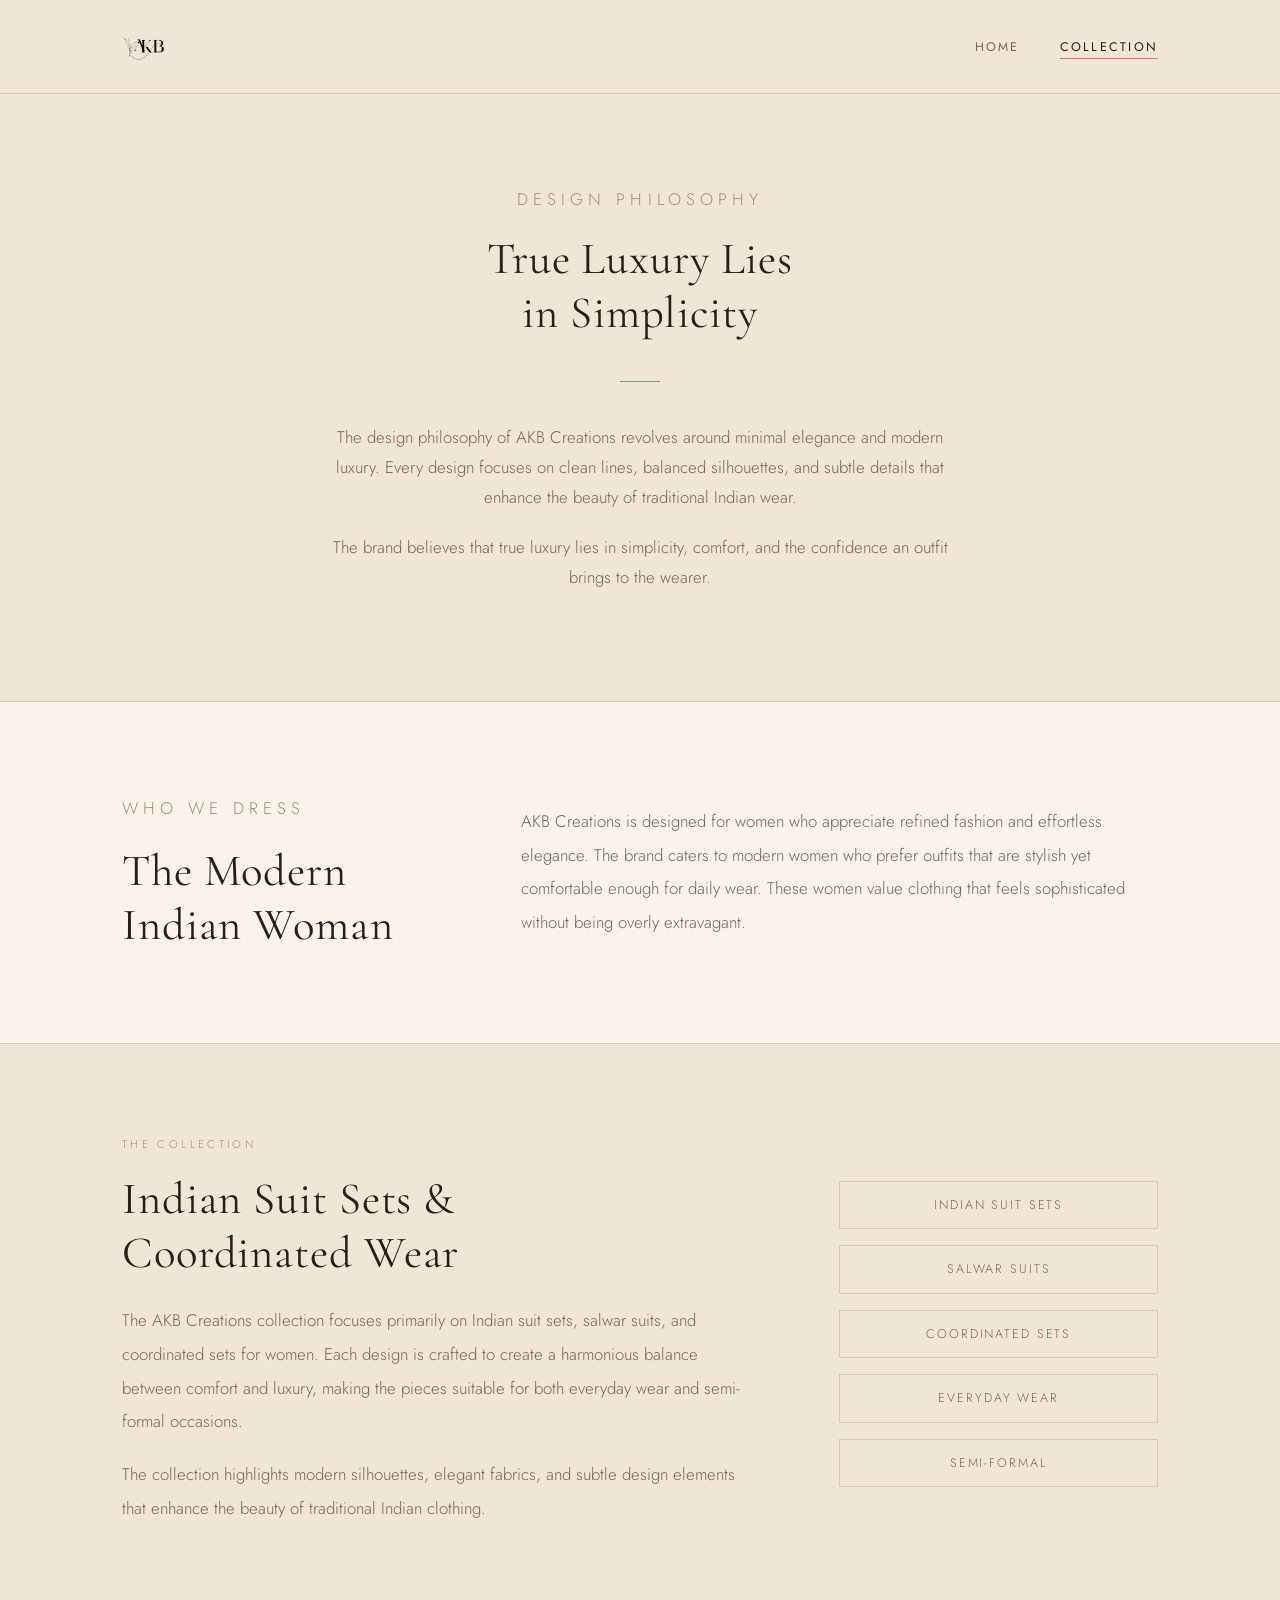
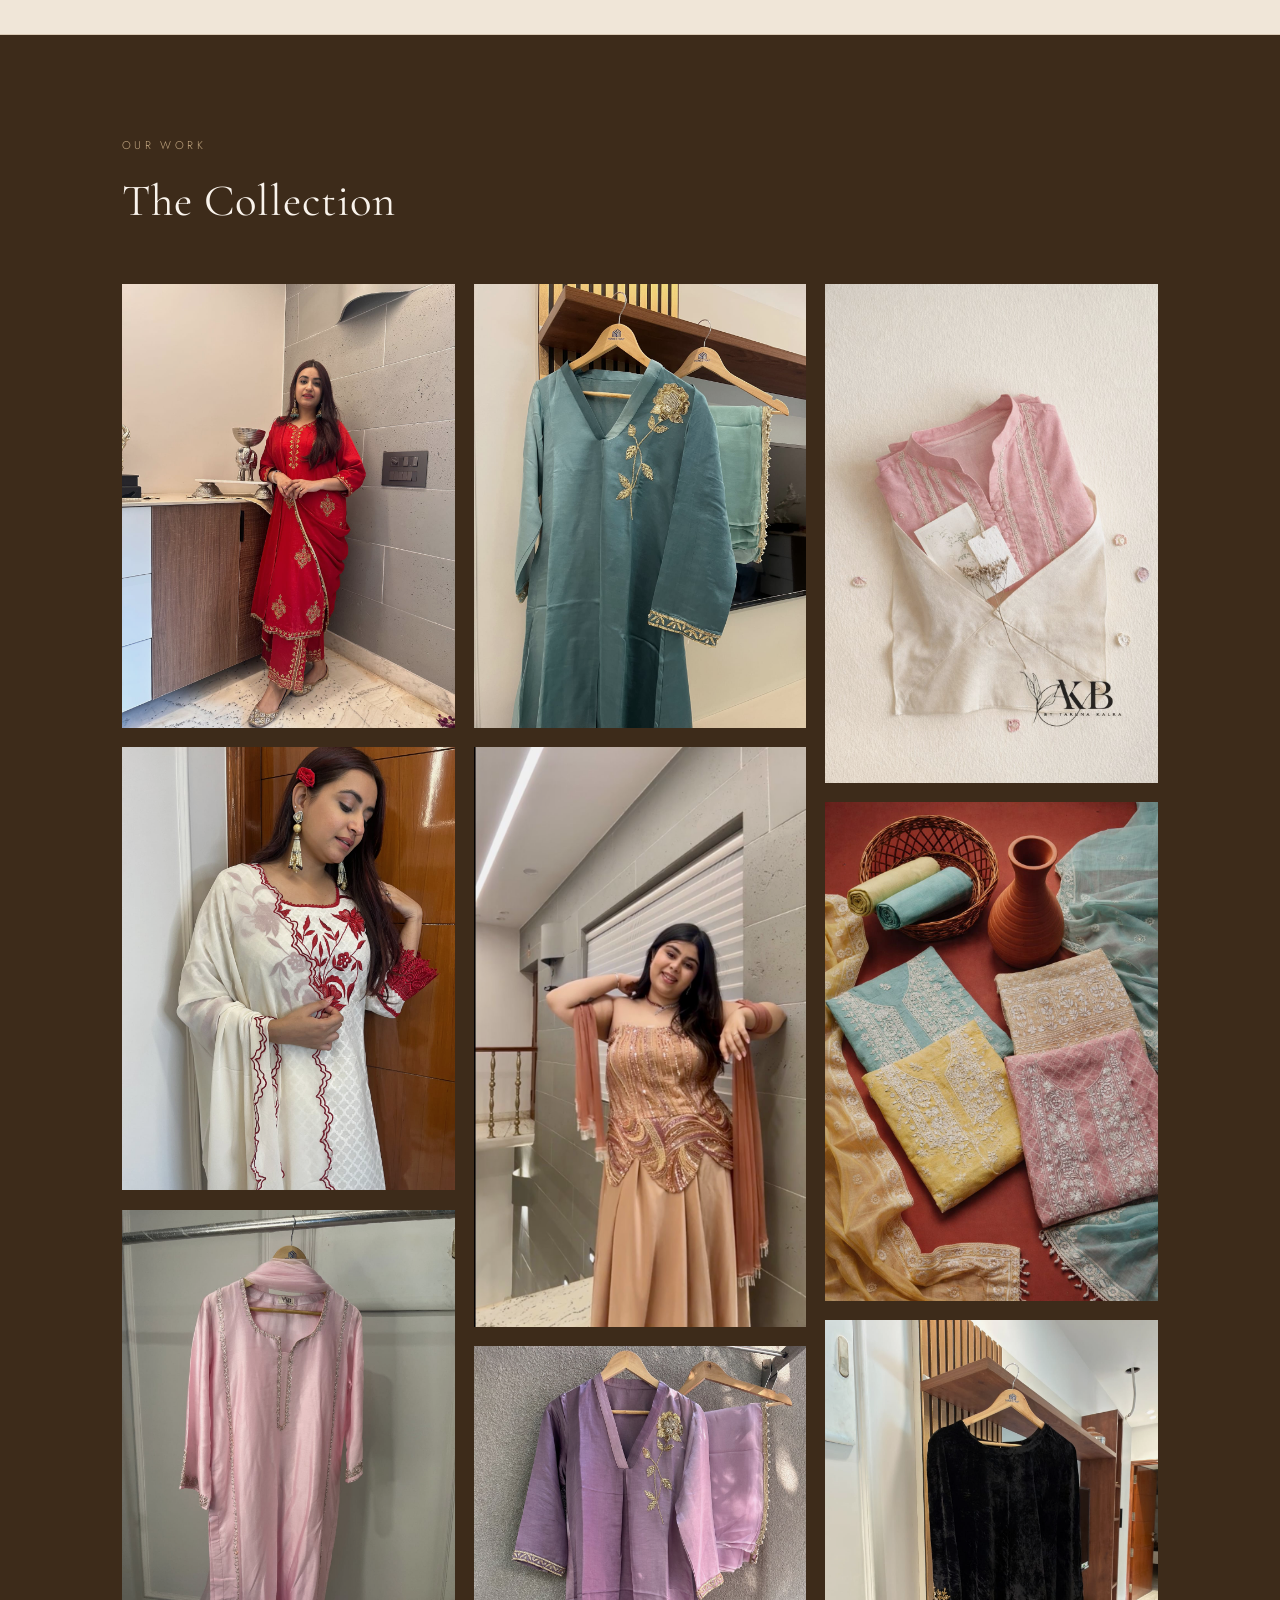
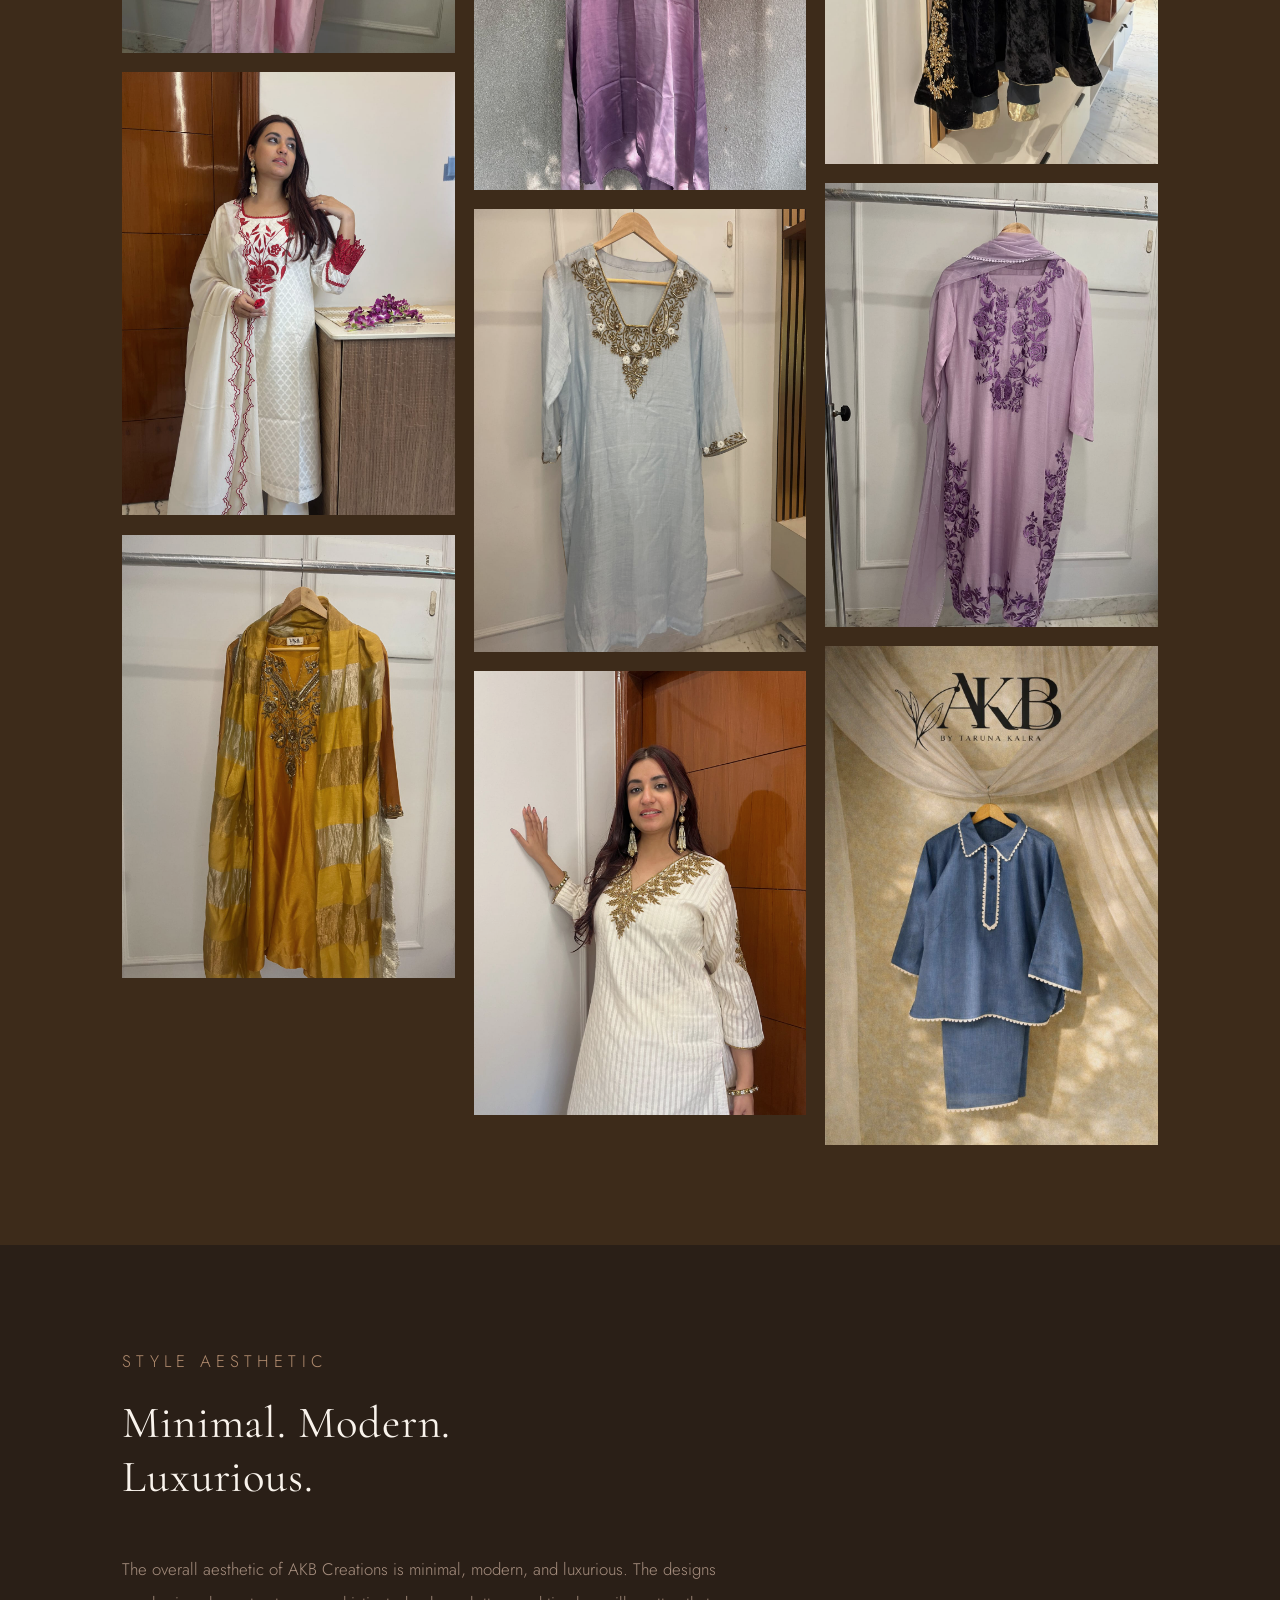
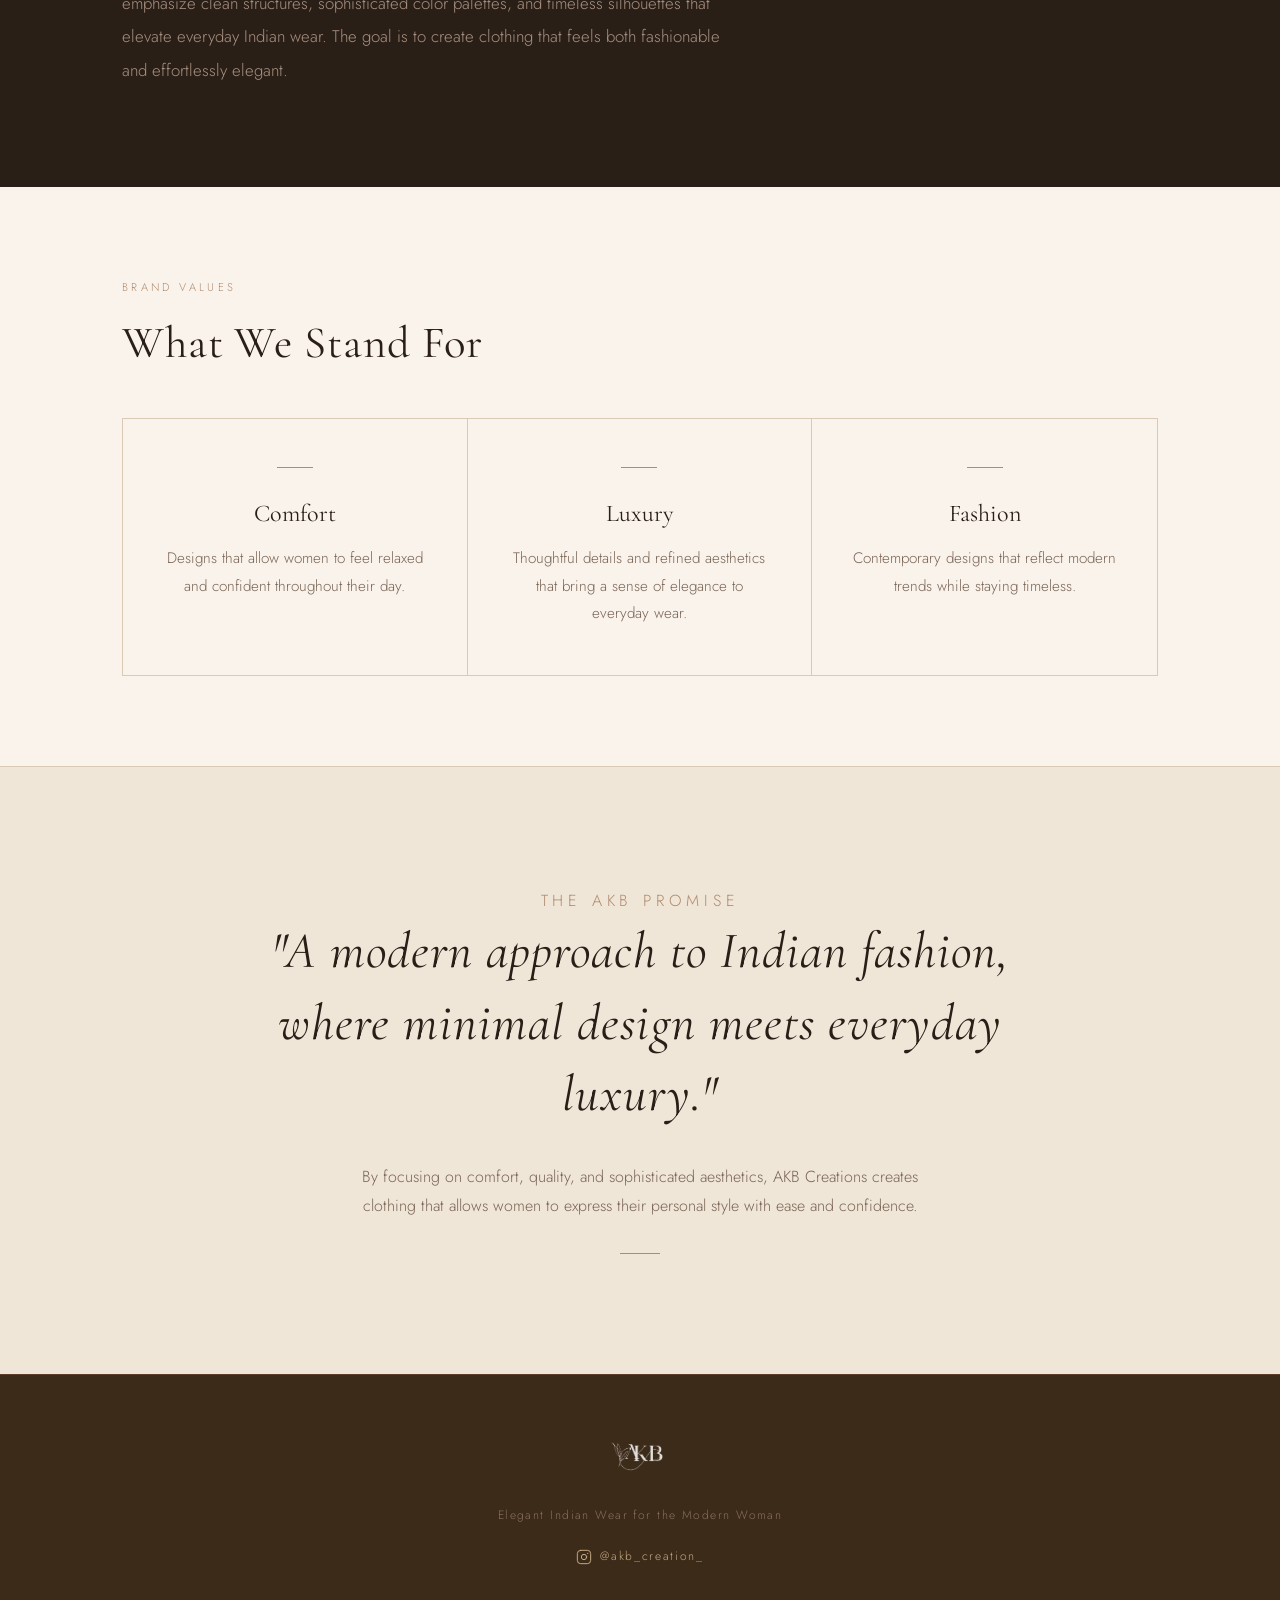
==== commit aa8b7327: "Use transparent PNG logo" ====
--- a/collection.html
+++ b/collection.html
@@ -11,7 +11,7 @@
   <!-- Navigation -->
   <nav>
     <div class="nav-inner">
-      <a href="index.html" class="nav-logo"><img src="Images/logo.png" alt="AKB Creations" class="nav-logo-img" /></a>
+      <a href="index.html" class="nav-logo"><img src="Images/png logo.png" alt="AKB Creations" class="nav-logo-img" /></a>
       <ul class="nav-links">
         <li><a href="index.html">Home</a></li>
         <li><a href="collection.html" class="active">Collection</a></li>
@@ -166,7 +166,7 @@
   <!-- Footer -->
   <footer>
     <div class="container">
-      <img src="Images/logo.png" alt="AKB Creations" class="footer-logo-img" />
+      <img src="Images/png logo.png" alt="AKB Creations" class="footer-logo-img" />
       <p>Elegant Indian Wear for the Modern Woman</p>
       <a class="footer-instagram" href="https://www.instagram.com/akb_creation_" target="_blank" rel="noopener noreferrer">
         <svg width="16" height="16" viewBox="0 0 24 24" fill="none" stroke="currentColor" stroke-width="1.5" stroke-linecap="round" stroke-linejoin="round"><rect x="2" y="2" width="20" height="20" rx="5" ry="5"/><circle cx="12" cy="12" r="4"/><circle cx="17.5" cy="6.5" r="1" fill="currentColor" stroke="none"/></svg>
